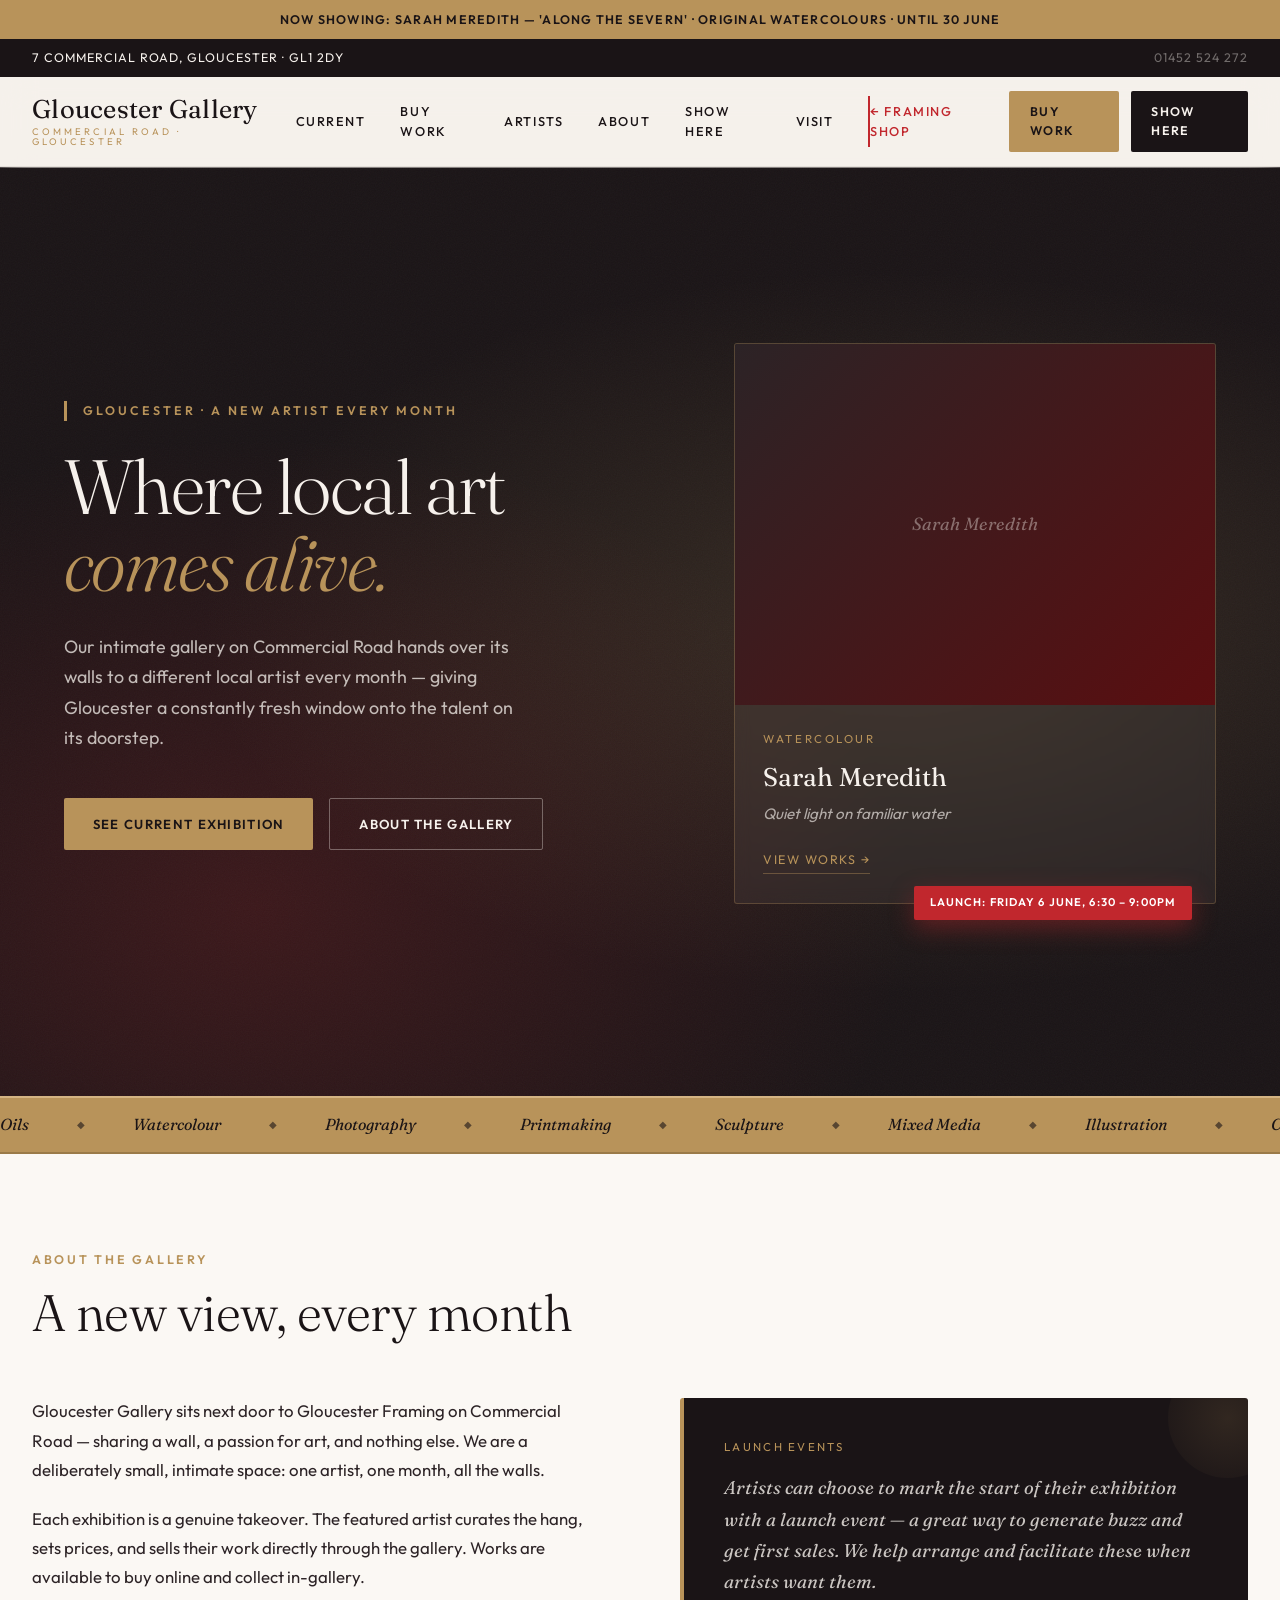
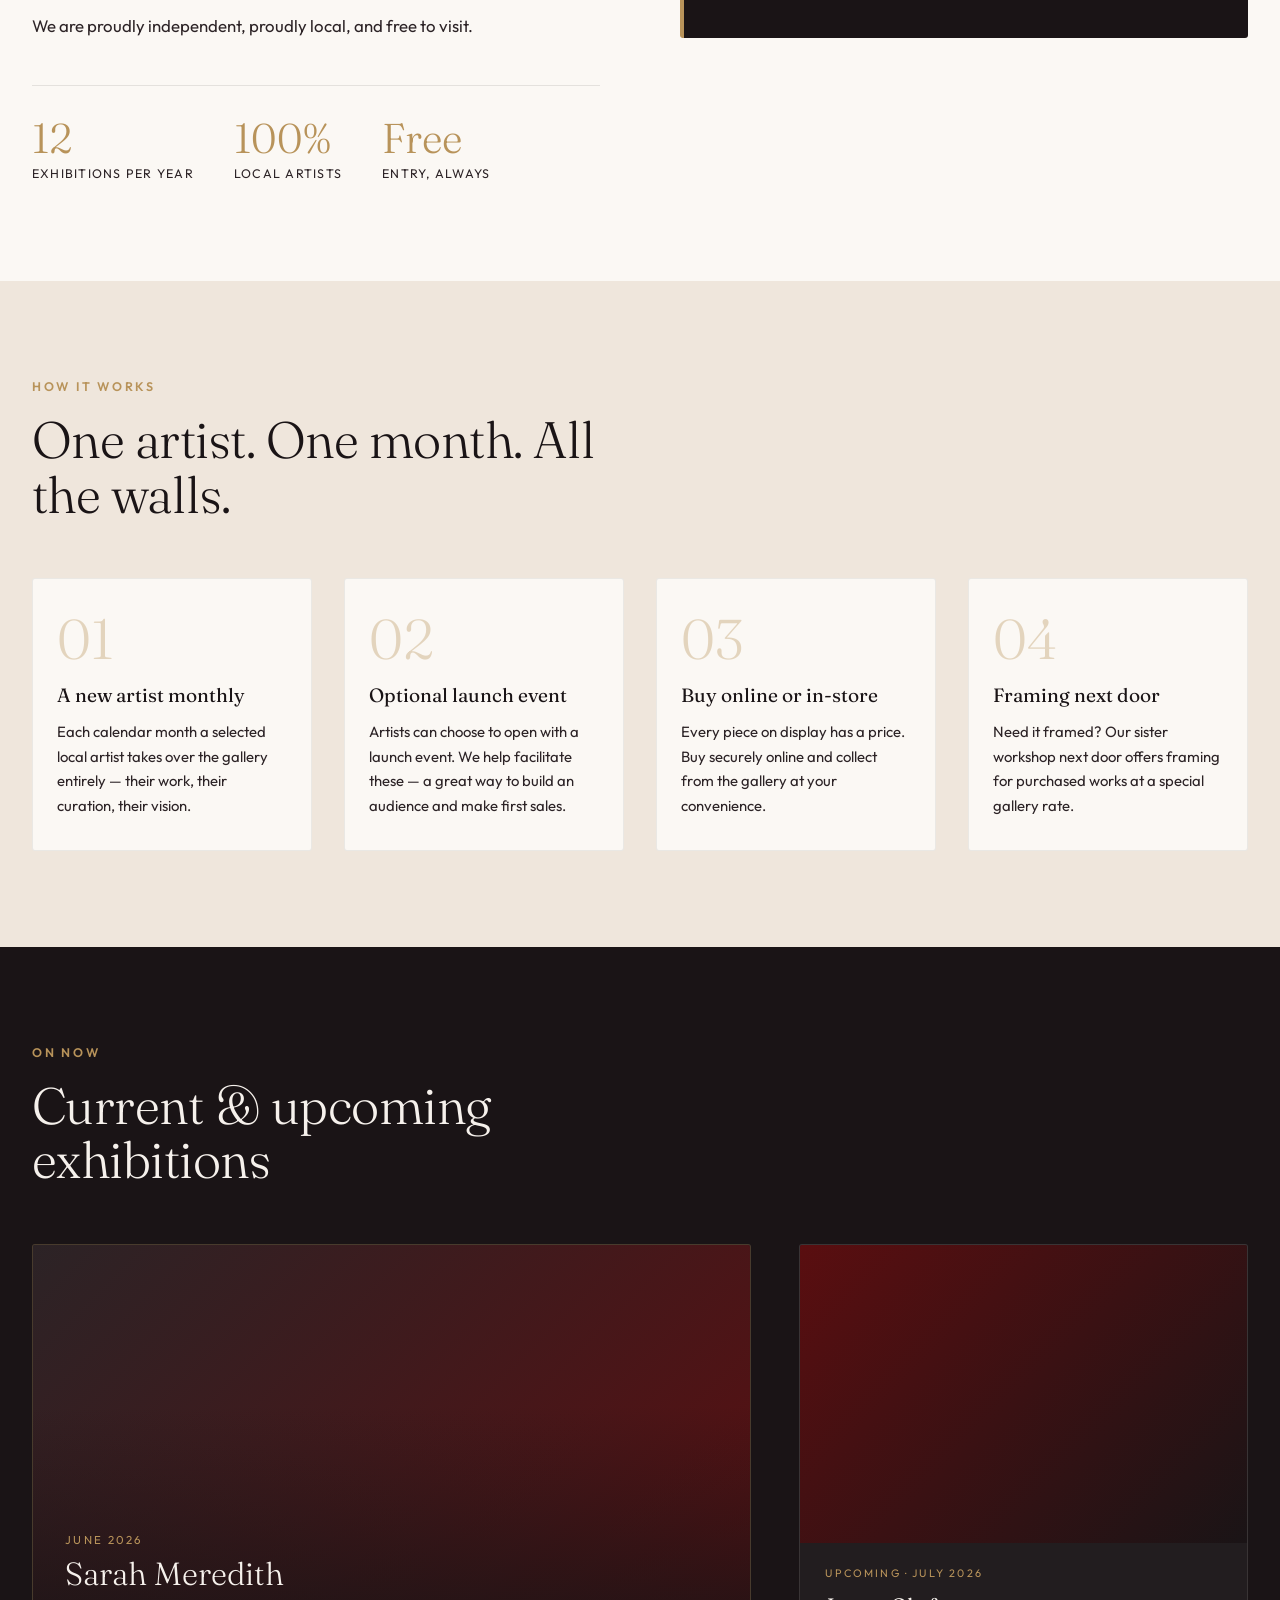
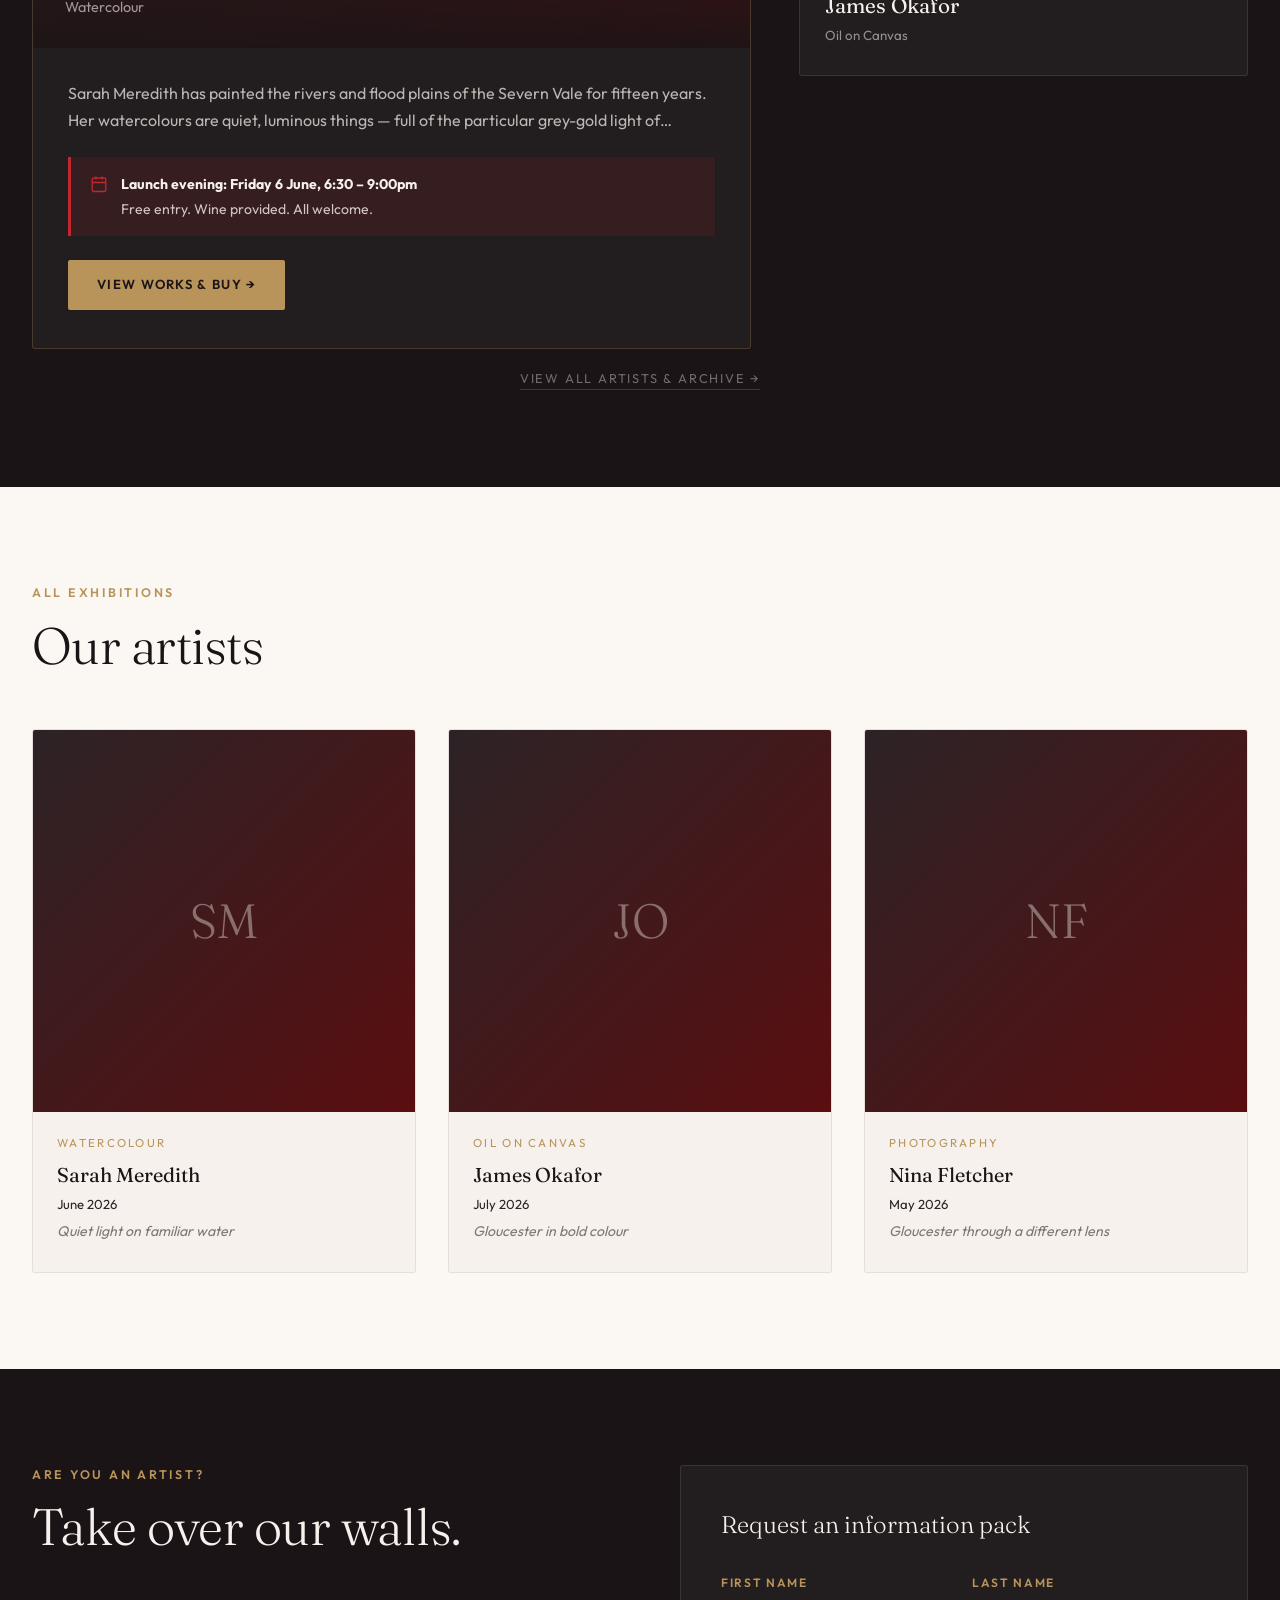
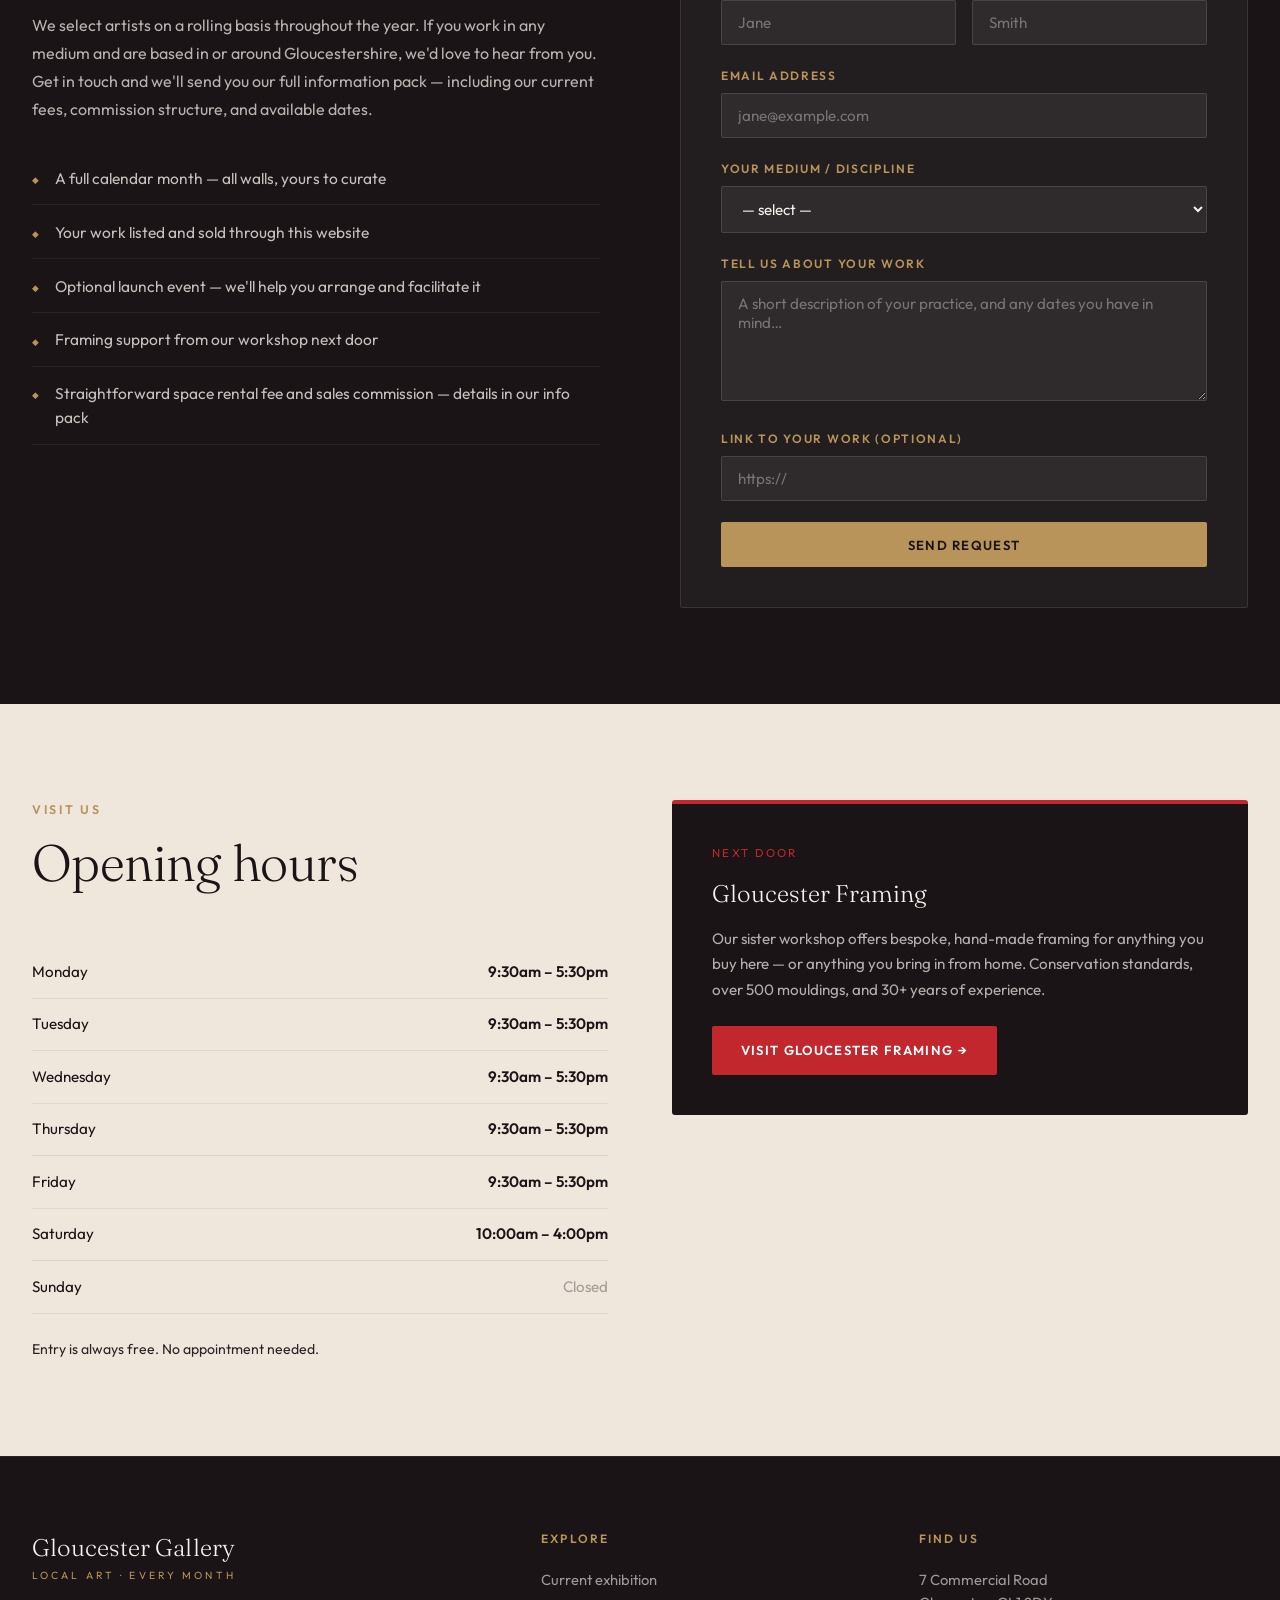
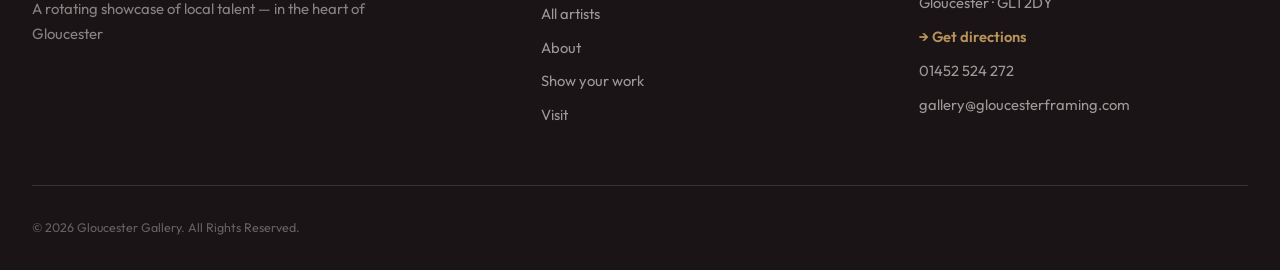
==== index.html @ 023bb60c "Add files via upload" ====
<!DOCTYPE html>
<html lang="en">
<head>
<meta charset="UTF-8">
<meta name="viewport" content="width=device-width, initial-scale=1">
<title>Gloucester Gallery | Local Art, Every Month</title>
<meta name="description" content="Gloucester Gallery — a new local artist every month. Original works for sale. Free entry. Commercial Road, Gloucester.">
<link rel="preconnect" href="https://fonts.googleapis.com">
<link rel="preconnect" href="https://fonts.gstatic.com" crossorigin>
<link href="https://fonts.googleapis.com/css2?family=Fraunces:opsz,ital,wght@9..144,0,300;9..144,0,400;9..144,0,500;9..144,1,300;9..144,1,400;9..144,1,500&family=Outfit:wght@300;400;500;600&display=swap" rel="stylesheet">

<style>
/* ── TOKENS ─────────────────────────────────────────────── */
:root{
  --red:#c1272d; --red-dark:#7d1416; --red-deep:#5a0e10;
  --ink:#1a1416; --ink-soft:#2c2326;
  --paper:#f6f1ec; --paper-warm:#efe6dc; --cream:#fbf8f4;
  --gold:#b8935a; --gold-light:#d4b483;
  --line:rgba(255,255,255,.12);
  --D:"Fraunces",Georgia,serif;
  --B:"Outfit",system-ui,sans-serif;
  --ease:cubic-bezier(.22,1,.36,1);
}
*{margin:0;padding:0;box-sizing:border-box}
html{scroll-behavior:smooth}
body{font-family:var(--B);background:var(--paper);color:var(--ink);line-height:1.6;-webkit-font-smoothing:antialiased;overflow-x:hidden}
img{max-width:100%;display:block;object-fit:cover}
a{color:inherit;text-decoration:none}

/* ── PROMO ───────────────────────────────────────────────── */
#promo{
  display:none;background:var(--gold);color:var(--ink);
  text-align:center;font-size:.78rem;letter-spacing:.1em;
  text-transform:uppercase;font-weight:600;padding:.6rem 2rem;
}

/* ── TOPBAR ──────────────────────────────────────────────── */
.topbar{background:var(--ink);color:var(--paper);font-size:.78rem;letter-spacing:.08em;text-transform:uppercase}
.topbar .wrap{max-width:1340px;margin:0 auto;padding:.55rem 2rem;display:flex;justify-content:space-between;align-items:center;gap:1rem}
.topbar a:hover{color:var(--gold)}
.topbar .socials{display:flex;gap:1.4rem}

/* ── HEADER ──────────────────────────────────────────────── */
header{
  position:sticky;top:0;z-index:200;
  background:rgba(246,241,236,.9);backdrop-filter:blur(16px);
  border-bottom:1px solid rgba(26,20,22,.08);transition:box-shadow .3s;
}
header.scrolled{box-shadow:0 8px 32px rgba(26,20,22,.1)}
.nav{max-width:1340px;margin:0 auto;padding:.9rem 2rem;display:flex;align-items:center;justify-content:space-between;gap:2rem}
.logo{display:flex;align-items:center;gap:1rem}
.logo .wordmark{display:flex;flex-direction:column;line-height:1}
.logo .wordmark b{font-family:var(--D);font-weight:400;font-size:1.6rem;color:var(--ink);letter-spacing:.01em}
.logo .wordmark small{font-family:var(--B);font-size:.6rem;letter-spacing:.32em;text-transform:uppercase;color:var(--gold);margin-top:.3rem}
.nav-links{display:flex;gap:2.2rem;align-items:center}
.nav-links a{font-size:.8rem;letter-spacing:.12em;text-transform:uppercase;font-weight:500;position:relative;padding:.3rem 0}
.nav-links a::after{content:"";position:absolute;left:0;bottom:-2px;height:1px;width:0;background:var(--gold);transition:width .3s}
.nav-links a:hover::after,.nav-links a.active::after{width:100%}
.nav-cta{background:var(--ink);color:var(--paper);padding:.65rem 1.3rem;border-radius:2px;font-size:.78rem;letter-spacing:.1em;text-transform:uppercase;font-weight:600;transition:background .3s,transform .3s}
.nav-cta:hover{background:var(--red);transform:translateY(-2px)}
.nav-framing{font-size:.75rem;color:var(--red);letter-spacing:.08em;text-transform:uppercase;border-left:2px solid var(--red);padding-left:.8rem;font-weight:600}
.nav-framing:hover{color:var(--red-dark)}
.menu-btn{display:none;background:none;border:none;cursor:pointer;flex-direction:column;gap:5px}
.menu-btn span{width:24px;height:1.5px;background:var(--ink);transition:.3s}

/* ── HERO ────────────────────────────────────────────────── */
.hero{
  position:relative;min-height:92vh;
  background:var(--ink);color:var(--paper);
  display:flex;align-items:center;overflow:hidden;
}
.hero-bg{
  position:absolute;inset:0;
  background:
    radial-gradient(ellipse at 70% 50%,rgba(184,147,90,.18) 0%,transparent 55%),
    radial-gradient(ellipse at 20% 80%,rgba(193,39,45,.2) 0%,transparent 45%),
    var(--ink);
}
.hero-noise{position:absolute;inset:0;opacity:.04;background-image:url("data:image/svg+xml,%3Csvg xmlns='http://www.w3.org/2000/svg' width='200' height='200'%3E%3Cfilter id='n'%3E%3CfeTurbulence type='fractalNoise' baseFrequency='.85' numOctaves='4'/%3E%3C/filter%3E%3Crect width='100%25' height='100%25' filter='url(%23n)'/%3E%3C/svg%3E");pointer-events:none}
.hero-inner{max-width:1340px;width:100%;margin:0 auto;padding:5rem 2rem 6rem;position:relative;z-index:2;display:grid;grid-template-columns:1.1fr .9fr;gap:5rem;align-items:center}
.hero-text .eyebrow{display:inline-block;font-size:.78rem;letter-spacing:.24em;text-transform:uppercase;color:var(--gold);font-weight:600;margin-bottom:1.8rem;border-left:3px solid var(--gold);padding-left:1rem}
.hero-text h1{font-family:var(--D);font-weight:300;font-size:clamp(3rem,6vw,5.5rem);line-height:1;letter-spacing:-.02em;margin-bottom:1.8rem}
.hero-text h1 em{font-style:italic;color:var(--gold)}
.hero-text p.lead{font-size:1.12rem;color:rgba(246,241,236,.75);max-width:38ch;margin-bottom:2.8rem;line-height:1.7}
.hero-actions{display:flex;gap:1rem;flex-wrap:wrap}

/* ── BUTTONS ─────────────────────────────────────────────── */
.btn{display:inline-flex;align-items:center;gap:.6rem;padding:.9rem 1.8rem;border-radius:2px;font-weight:600;font-size:.82rem;letter-spacing:.1em;text-transform:uppercase;transition:transform .3s var(--ease),background .3s,color .3s,border-color .3s;cursor:pointer;border:none;font-family:var(--B)}
.btn-gold{background:var(--gold);color:var(--ink)}
.btn-gold:hover{background:var(--gold-light);transform:translateY(-2px)}
.btn-ghost{background:transparent;border:1px solid rgba(246,241,236,.35);color:var(--paper)}
.btn-ghost:hover{border-color:var(--gold);color:var(--gold);transform:translateY(-2px)}
.btn-ink{background:var(--ink);color:var(--paper)}
.btn-ink:hover{background:var(--ink-soft);transform:translateY(-2px)}
.btn-red{background:var(--red);color:#fff}
.btn-red:hover{background:var(--red-dark);transform:translateY(-2px)}
.btn-outline{background:transparent;border:1px solid currentColor}
.btn-outline:hover{background:var(--ink);color:var(--paper)}

/* ── ARTIST PANEL (hero right) ───────────────────────────── */
.hero-panel{position:relative}
.artist-card-hero{
  background:rgba(255,255,255,.05);
  border:1px solid rgba(184,147,90,.3);
  border-radius:3px;overflow:hidden;
  backdrop-filter:blur(8px);
}
.artist-card-hero .art-block{
  aspect-ratio:4/3;position:relative;
  background:linear-gradient(135deg,var(--ink-soft),var(--red-deep));
  display:flex;align-items:center;justify-content:center;
  overflow:hidden;
}
.artist-card-hero .art-block img{width:100%;height:100%;object-fit:cover;opacity:.85}
.artist-card-hero .art-block .no-img{font-family:var(--D);font-style:italic;color:rgba(246,241,236,.4);font-size:1.1rem;text-align:center;padding:2rem}
.artist-card-hero .badge{
  position:absolute;top:1rem;left:1rem;
  background:var(--gold);color:var(--ink);
  font-size:.65rem;letter-spacing:.18em;text-transform:uppercase;font-weight:700;
  padding:.35rem .7rem;border-radius:1px;
}
.artist-card-hero .info{padding:1.6rem 1.8rem 1.8rem}
.artist-card-hero .info .discipline{font-size:.72rem;letter-spacing:.22em;text-transform:uppercase;color:var(--gold);margin-bottom:.5rem}
.artist-card-hero .info h3{font-family:var(--D);font-weight:400;font-size:1.6rem;margin-bottom:.3rem}
.artist-card-hero .info .tagline{font-style:italic;color:rgba(246,241,236,.65);font-size:.95rem;margin-bottom:1.2rem}
.artist-card-hero .info a{display:inline-block;font-size:.78rem;letter-spacing:.12em;text-transform:uppercase;color:var(--gold);border-bottom:1px solid rgba(184,147,90,.4);padding-bottom:.2rem;transition:border-color .3s}
.artist-card-hero .info a:hover{border-color:var(--gold)}
.launch-tag{
  position:absolute;bottom:-1rem;right:1.5rem;
  background:var(--red);color:#fff;
  font-size:.7rem;letter-spacing:.1em;text-transform:uppercase;font-weight:600;
  padding:.5rem 1rem;border-radius:2px;
  box-shadow:0 8px 24px rgba(193,39,45,.4);
}

/* ── MARQUEE ─────────────────────────────────────────────── */
.strip{background:var(--gold);color:var(--ink);padding:.9rem 0;overflow:hidden;white-space:nowrap;border-top:2px solid var(--gold-light);border-bottom:2px solid #9a7a48}
.strip-track{display:inline-flex;gap:3rem;animation:scroll 32s linear infinite}
.strip-track span{font-family:var(--D);font-style:italic;font-size:1rem;display:inline-flex;align-items:center;gap:3rem}
.strip-track span::after{content:"◆";font-style:normal;font-size:.6rem;opacity:.6}
@keyframes scroll{to{transform:translateX(-50%)}}

/* ── SECTION DEFAULTS ────────────────────────────────────── */
section{padding:6rem 2rem}
.container{max-width:1340px;margin:0 auto}
.section-head{max-width:620px;margin-bottom:3.5rem}
.section-head .kicker{font-size:.78rem;letter-spacing:.22em;text-transform:uppercase;color:var(--gold);font-weight:600;margin-bottom:1rem;display:block}
.section-head h2{font-family:var(--D);font-weight:300;font-size:clamp(2rem,4vw,3.2rem);line-height:1.06;letter-spacing:-.01em}
.section-head.center{margin-inline:auto;text-align:center}

/* ── ABOUT ───────────────────────────────────────────────── */
.about{background:var(--cream)}
.about-grid{display:grid;grid-template-columns:1fr 1fr;gap:5rem;align-items:center}
.about-text p{font-size:1.05rem;color:var(--ink-soft);margin-bottom:1.2rem;line-height:1.75}
.stat-row{display:flex;gap:2.5rem;margin-top:2.8rem;padding-top:2rem;border-top:1px solid rgba(26,20,22,.1)}
.stat strong{display:block;font-family:var(--D);font-size:2.6rem;font-weight:300;color:var(--gold);line-height:1}
.stat span{font-size:.78rem;letter-spacing:.1em;text-transform:uppercase;color:var(--ink-soft)}
.about-visual{position:relative}
.launch-card{
  background:var(--ink);color:var(--paper);
  padding:2.5rem;border-radius:3px;
  border-left:4px solid var(--gold);
  position:relative;overflow:hidden;
}
.launch-card::before{content:"";position:absolute;top:-40px;right:-40px;width:120px;height:120px;border-radius:50%;background:radial-gradient(circle,rgba(184,147,90,.15),transparent)}
.launch-card .lc-kicker{font-size:.72rem;letter-spacing:.2em;text-transform:uppercase;color:var(--gold);margin-bottom:1rem}
.launch-card p{color:rgba(246,241,236,.8);line-height:1.7;font-style:italic;font-family:var(--D);font-size:1.15rem}

/* ── HOW IT WORKS ────────────────────────────────────────── */
.how{background:var(--paper-warm)}
.steps{display:grid;grid-template-columns:repeat(4,1fr);gap:2rem;counter-reset:step}
.step{padding:2rem 1.5rem;background:var(--cream);border-radius:3px;border:1px solid rgba(26,20,22,.07);transition:transform .4s,box-shadow .4s;position:relative;overflow:hidden}
.step:hover{transform:translateY(-6px);box-shadow:0 24px 44px rgba(26,20,22,.1)}
.step-num{font-family:var(--D);font-size:3.5rem;font-weight:300;color:var(--gold);opacity:.35;line-height:1;margin-bottom:.8rem}
.step h4{font-family:var(--D);font-size:1.2rem;font-weight:400;margin-bottom:.6rem}
.step p{color:var(--ink-soft);font-size:.93rem;line-height:1.65}

/* ── CURRENT + UPCOMING ───────────────────────────────────── */
.exhibitions{background:var(--ink);color:var(--paper)}
.exhibitions .section-head h2{color:var(--paper)}
.exhibition-grid{display:grid;grid-template-columns:1.6fr 1fr;gap:3rem;align-items:start}
.ex-current{background:rgba(255,255,255,.04);border:1px solid rgba(184,147,90,.25);border-radius:3px;overflow:hidden}
.ex-current .art-zone{aspect-ratio:16/9;background:linear-gradient(135deg,var(--ink-soft),var(--red-deep));position:relative;overflow:hidden}
.ex-current .art-zone img{width:100%;height:100%;object-fit:cover}
.ex-current .art-zone .overlay{position:absolute;inset:0;background:linear-gradient(to top,rgba(26,20,22,.9) 0%,transparent 60%)}
.ex-current .art-zone .art-meta{position:absolute;bottom:1.8rem;left:2rem;right:2rem}
.ex-current .art-zone .art-meta .month{font-size:.72rem;letter-spacing:.2em;text-transform:uppercase;color:var(--gold);margin-bottom:.4rem}
.ex-current .art-zone .art-meta h3{font-family:var(--D);font-size:2rem;font-weight:300;line-height:1.1}
.ex-current .art-zone .art-meta .disc{color:rgba(246,241,236,.6);font-size:.9rem;margin-top:.3rem}
.ex-current .ex-body{padding:2rem 2.2rem 2.4rem}
.ex-current .ex-body p{color:rgba(246,241,236,.72);margin-bottom:1.4rem;line-height:1.7}
.ex-current .launch-info{display:flex;align-items:flex-start;gap:.8rem;background:rgba(193,39,45,.12);border-left:3px solid var(--red);padding:1rem 1.2rem;border-radius:0 2px 2px 0;margin-bottom:1.5rem}
.ex-current .launch-info svg{flex-shrink:0;margin-top:.15rem}
.ex-current .launch-info .li-text{font-size:.88rem;color:rgba(246,241,236,.8)}
.ex-current .launch-info .li-text strong{display:block;color:var(--paper);margin-bottom:.15rem}
.ex-sidebar{display:flex;flex-direction:column;gap:1.5rem}
.ex-upcoming{background:rgba(255,255,255,.04);border:1px solid rgba(255,255,255,.1);border-radius:3px;overflow:hidden;transition:border-color .3s}
.ex-upcoming:hover{border-color:rgba(184,147,90,.4)}
.ex-upcoming .up-art{aspect-ratio:3/2;background:linear-gradient(135deg,var(--red-deep),var(--ink));position:relative;overflow:hidden}
.ex-upcoming .up-art img{width:100%;height:100%;object-fit:cover;opacity:.7}
.ex-upcoming .up-body{padding:1.4rem 1.6rem 1.8rem}
.ex-upcoming .up-month{font-size:.68rem;letter-spacing:.2em;text-transform:uppercase;color:var(--gold);margin-bottom:.4rem}
.ex-upcoming .up-body h4{font-family:var(--D);font-size:1.3rem;font-weight:400;margin-bottom:.2rem}
.ex-upcoming .up-disc{font-size:.83rem;color:rgba(246,241,236,.55)}
.ex-archive-link{text-align:center;margin-top:1rem}
.ex-archive-link a{font-size:.8rem;letter-spacing:.14em;text-transform:uppercase;color:rgba(246,241,236,.4);border-bottom:1px solid rgba(246,241,236,.15);padding-bottom:.2rem;transition:color .3s}
.ex-archive-link a:hover{color:var(--gold)}

/* ── ARTIST PAGES (section hidden until artist selected) ─── */
.artist-page{display:none}
.artist-page.visible{display:block}
.ap-hero{background:var(--ink);color:var(--paper);padding:5rem 2rem;position:relative;overflow:hidden}
.ap-hero::before{content:"";position:absolute;inset:0;background:radial-gradient(ellipse at 80% 50%,rgba(184,147,90,.12),transparent 55%)}
.ap-hero-inner{max-width:1340px;margin:0 auto;display:grid;grid-template-columns:auto 1fr;gap:4rem;align-items:center;position:relative;z-index:2}
.ap-portrait{width:200px;height:200px;border-radius:50%;border:4px solid var(--gold);overflow:hidden;background:var(--ink-soft);flex-shrink:0}
.ap-portrait img{width:100%;height:100%;object-fit:cover}
.ap-portrait .initials{width:100%;height:100%;display:flex;align-items:center;justify-content:center;font-family:var(--D);font-size:3rem;font-weight:300;color:var(--gold)}
.ap-info .disc{font-size:.75rem;letter-spacing:.2em;text-transform:uppercase;color:var(--gold);margin-bottom:.6rem}
.ap-info h2{font-family:var(--D);font-size:clamp(2rem,4vw,3.5rem);font-weight:300;margin-bottom:.6rem}
.ap-info .tagline{font-style:italic;color:rgba(246,241,236,.65);font-size:1.1rem;margin-bottom:1.2rem}
.ap-info .bio{color:rgba(246,241,236,.75);max-width:55ch;line-height:1.75}
.back-btn{display:inline-flex;align-items:center;gap:.5rem;font-size:.78rem;letter-spacing:.12em;text-transform:uppercase;color:var(--gold);margin-bottom:2rem;transition:gap .3s;cursor:pointer;background:none;border:none;font-family:var(--B)}
.back-btn:hover{gap:.8rem}

/* ── WORKS GRID ──────────────────────────────────────────── */
.works-section{background:var(--paper-warm)}
.works-grid{display:grid;grid-template-columns:repeat(3,1fr);gap:2rem}
.work-card{background:var(--cream);border-radius:3px;overflow:hidden;border:1px solid rgba(26,20,22,.08);transition:transform .4s var(--ease),box-shadow .4s}
.work-card:hover{transform:translateY(-8px);box-shadow:0 30px 50px rgba(26,20,22,.15)}
.work-img{aspect-ratio:4/3;background:linear-gradient(135deg,var(--ink-soft),var(--red-deep));position:relative;overflow:hidden}
.work-img img{width:100%;height:100%;object-fit:cover;transition:transform .6s var(--ease)}
.work-card:hover .work-img img{transform:scale(1.05)}
.work-img .no-img{width:100%;height:100%;display:flex;align-items:center;justify-content:center;font-family:var(--D);font-style:italic;color:rgba(246,241,236,.35);font-size:.95rem}
.work-img .sold-tag{position:absolute;top:.9rem;left:.9rem;background:var(--ink);color:var(--paper);font-size:.65rem;letter-spacing:.14em;text-transform:uppercase;font-weight:600;padding:.3rem .65rem;border-radius:1px}
.work-body{padding:1.4rem 1.6rem 1.8rem}
.work-body h4{font-family:var(--D);font-size:1.1rem;font-weight:400;margin-bottom:.3rem}
.work-body .meta{font-size:.82rem;color:var(--ink-soft);margin-bottom:.2rem}
.work-body .size{font-size:.78rem;color:rgba(26,20,22,.5);margin-bottom:1rem}
.work-footer{display:flex;align-items:center;justify-content:space-between;padding-top:1rem;border-top:1px solid rgba(26,20,22,.08)}
.work-price{font-family:var(--D);font-size:1.4rem;font-weight:400;color:var(--ink)}
.work-price.sold{color:rgba(26,20,22,.35);text-decoration:line-through;font-size:1rem}

/* ── ARTIST GRID (all artists overview) ──────────────────── */
.all-artists{background:var(--cream)}
.artists-grid{display:grid;grid-template-columns:repeat(3,1fr);gap:2rem}
.artist-thumb{cursor:pointer;border-radius:3px;overflow:hidden;border:1px solid rgba(26,20,22,.08);transition:transform .4s var(--ease),box-shadow .4s;background:var(--paper)}
.artist-thumb:hover{transform:translateY(-6px);box-shadow:0 24px 44px rgba(26,20,22,.12)}
.at-image{aspect-ratio:1;background:linear-gradient(135deg,var(--ink-soft),var(--red-deep));overflow:hidden;position:relative}
.at-image img{width:100%;height:100%;object-fit:cover;transition:transform .6s var(--ease)}
.artist-thumb:hover .at-image img{transform:scale(1.06)}
.at-image .at-initials{width:100%;height:100%;display:flex;align-items:center;justify-content:center;font-family:var(--D);font-size:3rem;font-weight:300;color:rgba(246,241,236,.4)}
.at-status{position:absolute;top:.8rem;left:.8rem;font-size:.63rem;letter-spacing:.16em;text-transform:uppercase;font-weight:700;padding:.3rem .65rem;border-radius:1px}
.at-status.current{background:var(--gold);color:var(--ink)}
.at-status.upcoming{background:var(--red);color:#fff}
.at-status.past{background:rgba(26,20,22,.7);color:rgba(246,241,236,.7)}
.at-body{padding:1.4rem 1.5rem 1.8rem}
.at-disc{font-size:.72rem;letter-spacing:.2em;text-transform:uppercase;color:var(--gold);margin-bottom:.4rem}
.at-body h4{font-family:var(--D);font-size:1.25rem;font-weight:400;margin-bottom:.2rem}
.at-month{font-size:.82rem;color:var(--ink-soft)}
.at-tagline{font-size:.88rem;font-style:italic;color:rgba(26,20,22,.55);margin-top:.3rem}

/* ── RENT THE GALLERY ────────────────────────────────────── */
.rent{background:var(--ink);color:var(--paper)}
.rent .section-head h2{color:var(--paper)}
.rent-grid{display:grid;grid-template-columns:1fr 1fr;gap:5rem;align-items:start}
.rent-points{list-style:none;margin:1.8rem 0 2.5rem}
.rent-points li{display:flex;align-items:flex-start;gap:1rem;padding:.9rem 0;border-bottom:1px solid rgba(255,255,255,.06);font-size:.97rem;color:rgba(246,241,236,.78);line-height:1.55}
.rent-points li::before{content:"◆";color:var(--gold);font-size:.55rem;flex-shrink:0;margin-top:.45rem}
.rent-text p{color:rgba(246,241,236,.72);line-height:1.75;margin-bottom:1.2rem}

/* ── CONTACT FORM ────────────────────────────────────────── */
.form-card{background:rgba(255,255,255,.04);border:1px solid rgba(255,255,255,.1);border-radius:3px;padding:2.5rem}
.form-card h3{font-family:var(--D);font-size:1.5rem;font-weight:300;color:var(--paper);margin-bottom:1.8rem}
.fgroup{margin-bottom:1.3rem}
.fgroup label{display:block;font-size:.75rem;letter-spacing:.14em;text-transform:uppercase;color:var(--gold);margin-bottom:.5rem;font-weight:600}
.fgroup input,.fgroup textarea,.fgroup select{
  width:100%;background:rgba(255,255,255,.06);
  border:1px solid rgba(255,255,255,.12);border-radius:2px;
  color:var(--paper);font-family:var(--B);font-size:.95rem;
  padding:.75rem 1rem;transition:border-color .3s,background .3s;
}
.fgroup input:focus,.fgroup textarea:focus,.fgroup select:focus{outline:none;border-color:var(--gold);background:rgba(255,255,255,.09)}
.fgroup textarea{resize:vertical;min-height:120px}
.fgroup select option{background:var(--ink)}
.form-row{display:grid;grid-template-columns:1fr 1fr;gap:1rem}
#enquiry-success{display:none;text-align:center;padding:2rem;color:var(--gold);font-family:var(--D);font-style:italic;font-size:1.2rem}

/* ── HOURS ───────────────────────────────────────────────── */
.hours{background:var(--paper-warm)}
.hours-inner{display:grid;grid-template-columns:1fr 1fr;gap:4rem;align-items:start}
.hours-list .row{display:flex;justify-content:space-between;align-items:center;padding:.85rem 0;border-bottom:1px solid rgba(26,20,22,.08);font-size:.95rem}
.hours-list .row span:last-child{font-weight:600;color:var(--ink)}
.hours-list .row.closed span:last-child{color:rgba(26,20,22,.35);font-weight:400}
.sister-card{background:var(--ink);color:var(--paper);padding:2.5rem;border-radius:3px;border-top:4px solid var(--red)}
.sister-card .sk-kicker{font-size:.72rem;letter-spacing:.2em;text-transform:uppercase;color:var(--red);margin-bottom:.8rem}
.sister-card h3{font-family:var(--D);font-size:1.5rem;font-weight:300;margin-bottom:.8rem}
.sister-card p{color:rgba(246,241,236,.7);margin-bottom:1.5rem;font-size:.95rem;line-height:1.65}

/* ── FOOTER ──────────────────────────────────────────────── */
footer{background:var(--ink);color:var(--paper);padding:4.5rem 2rem 2rem;border-top:1px solid rgba(255,255,255,.06)}
.foot-grid{max-width:1340px;margin:0 auto;display:grid;grid-template-columns:1.4fr 1fr 1fr;gap:3rem;padding-bottom:3rem;border-bottom:1px solid var(--line)}
.foot-brand p{color:rgba(246,241,236,.5);max-width:34ch;font-size:.93rem;line-height:1.65;margin-top:.8rem}
.foot-brand .fb-name{font-family:var(--D);font-size:1.5rem;font-weight:300;color:var(--paper)}
.foot-brand .fb-tag{font-size:.65rem;letter-spacing:.3em;text-transform:uppercase;color:var(--gold)}
.foot-col h5{font-size:.75rem;letter-spacing:.18em;text-transform:uppercase;color:var(--gold);margin-bottom:1.2rem;font-weight:600}
.foot-col a,.foot-col p{display:block;color:rgba(246,241,236,.6);margin-bottom:.65rem;font-size:.92rem;transition:color .3s}
.foot-col a:hover{color:var(--gold)}
.foot-bottom{max-width:1340px;margin:2rem auto 0;display:flex;justify-content:space-between;align-items:center;flex-wrap:wrap;gap:1rem}
.foot-bottom span{font-size:.78rem;color:rgba(246,241,236,.35)}
.socials{display:flex;gap:1.4rem}
.socials a{font-size:.78rem;letter-spacing:.08em;text-transform:uppercase;color:rgba(246,241,236,.4);transition:color .3s}
.socials a:hover{color:var(--gold)}

/* ── MODAL ───────────────────────────────────────────────── */
.modal-overlay{display:none;position:fixed;inset:0;background:rgba(26,20,22,.9);z-index:500;align-items:center;justify-content:center;padding:2rem;backdrop-filter:blur(8px)}
.modal-overlay.open{display:flex}
.modal{background:var(--cream);border-radius:3px;max-width:540px;width:100%;overflow:hidden;position:relative;max-height:90vh;overflow-y:auto}
.modal-img{aspect-ratio:4/3;background:linear-gradient(135deg,var(--ink-soft),var(--red-deep));overflow:hidden}
.modal-img img{width:100%;height:100%;object-fit:cover}
.modal-body{padding:2rem 2.2rem 2.4rem}
.modal-body h3{font-family:var(--D);font-size:1.5rem;font-weight:400;margin-bottom:.4rem}
.modal-body .modal-meta{font-size:.88rem;color:var(--ink-soft);margin-bottom:.2rem}
.modal-body .modal-size{font-size:.82rem;color:rgba(26,20,22,.5);margin-bottom:1.5rem}
.modal-price-row{display:flex;align-items:center;justify-content:space-between;margin-bottom:1.5rem}
.modal-price{font-family:var(--D);font-size:2rem;font-weight:300;color:var(--ink)}
.modal-note{font-size:.82rem;color:var(--ink-soft);margin-bottom:1.5rem;background:var(--paper-warm);padding:1rem;border-radius:2px;border-left:3px solid var(--gold);line-height:1.6}
.modal-close{position:absolute;top:1rem;right:1rem;background:var(--ink);color:var(--paper);border:none;width:32px;height:32px;border-radius:50%;cursor:pointer;font-size:1rem;display:flex;align-items:center;justify-content:center;transition:background .3s}
.modal-close:hover{background:var(--red)}
#payment-form .fgroup input{background:rgba(26,20,22,.06);border:1px solid rgba(26,20,22,.18);color:var(--ink)}
#payment-form .fgroup input:focus{border-color:var(--gold);background:rgba(26,20,22,.03)}
#payment-form .fgroup label{color:var(--ink-soft)}
#card-element{background:rgba(26,20,22,.06);border:1px solid rgba(26,20,22,.18);border-radius:2px;padding:.85rem 1rem;margin-top:.5rem;transition:border-color .3s}
#card-element.StripeElement--focus{border-color:var(--gold)}
#payment-success{display:none;text-align:center;padding:2rem}
#payment-success .tick{font-size:3rem;margin-bottom:1rem}
#payment-success h4{font-family:var(--D);font-size:1.5rem;font-weight:300;margin-bottom:.8rem;color:var(--ink)}
#payment-success p{color:var(--ink-soft);font-size:.93rem;line-height:1.65}
.test-mode-badge{background:var(--red);color:#fff;font-size:.65rem;letter-spacing:.12em;text-transform:uppercase;font-weight:700;padding:.25rem .6rem;border-radius:1px;margin-left:.6rem;vertical-align:middle}

/* ── REVEAL ──────────────────────────────────────────────── */
.reveal{opacity:0;transform:translateY(28px);transition:opacity .7s var(--ease),transform .7s var(--ease)}
.reveal.in{opacity:1;transform:none}

/* ── RESPONSIVE ──────────────────────────────────────────── */
@media(max-width:1024px){
  .hero-inner{grid-template-columns:1fr;gap:3rem}
  .hero-panel{max-width:460px}
  .about-grid,.exhibition-grid,.rent-grid,.hours-inner{grid-template-columns:1fr}
  .steps{grid-template-columns:repeat(2,1fr)}
  .works-grid{grid-template-columns:repeat(2,1fr)}
  .artists-grid{grid-template-columns:repeat(2,1fr)}
  .foot-grid{grid-template-columns:1fr 1fr}
  .ap-hero-inner{grid-template-columns:1fr;text-align:center}
  .ap-portrait{margin:0 auto}
}
@media(max-width:768px){
  .nav-links{display:none;position:fixed;inset:0;top:60px;background:var(--cream);flex-direction:column;padding:3rem 2rem;gap:2rem;z-index:190}
  .nav-links.open{display:flex}
  .menu-btn{display:flex}
  .hero-inner{padding:4rem 0 5rem}
  .steps{grid-template-columns:1fr}
  .works-grid,.artists-grid{grid-template-columns:1fr}
  .foot-grid{grid-template-columns:1fr}
  .form-row{grid-template-columns:1fr}
}
</style>
</head>
<body>

<!-- PROMO -->
<div id="promo"></div>

<!-- TOP BAR -->
<div class="topbar">
  <div class="wrap">
    <span id="tb-address"></span>
    <div class="socials" id="tb-socials"></div>
  </div>
</div>

<!-- HEADER -->
<header id="header">
  <nav class="nav">
    <div class="logo">
      <div class="wordmark">
        <b id="nav-name"></b>
        <small id="nav-tag"></small>
      </div>
    </div>
    <div class="nav-links" id="navLinks">
      <a href="#current">Current</a>
      <a href="gallery.html">Buy Work</a>
      <a href="#artists">Artists</a>
      <a href="#about">About</a>
      <a href="#rent">Show Here</a>
      <a href="#hours">Visit</a>
      <a id="framing-link" class="nav-framing" href="#" target="_blank">← Framing Shop</a>
    </div>
    <div style="display:flex;gap:.7rem;align-items:center">
      <a href="gallery.html" class="nav-cta" style="background:var(--gold);color:var(--ink)">Buy Work</a>
      <a href="#rent" class="nav-cta">Show Here</a>
    </div>
    <button class="menu-btn" id="menuBtn" aria-label="Menu">
      <span></span><span></span><span></span>
    </button>
  </nav>
</header>

<!-- HERO -->
<section class="hero" id="top">
  <div class="hero-bg"></div>
  <div class="hero-noise"></div>
  <div class="hero-inner container">
    <div class="hero-text">
      <span class="eyebrow" id="h-eyebrow"></span>
      <h1 id="h-heading"></h1>
      <p class="lead" id="h-lead"></p>
      <div class="hero-actions">
        <a id="h-cta" href="#current" class="btn btn-gold"></a>
        <a href="#about" class="btn btn-ghost">About the gallery</a>
      </div>
    </div>
    <div class="hero-panel" id="hero-panel">
      <!-- populated by JS -->
    </div>
  </div>
</section>

<!-- STRIP -->
<div class="strip" aria-hidden="true">
  <div class="strip-track" id="strip"></div>
</div>

<!-- ABOUT -->
<section class="about" id="about">
  <div class="container">
    <div class="about-grid">
      <div class="about-text">
        <div class="section-head">
          <span class="kicker" id="ab-kicker"></span>
          <h2 id="ab-heading"></h2>
        </div>
        <p id="ab-body1"></p>
        <p id="ab-body2"></p>
        <p id="ab-body3"></p>
        <div class="stat-row" id="ab-stats"></div>
      </div>
      <div class="about-visual reveal">
        <div class="launch-card">
          <div class="lc-kicker">Launch events</div>
          <p id="ab-launch"></p>
        </div>
      </div>
    </div>
  </div>
</section>

<!-- HOW IT WORKS -->
<section class="how" id="how">
  <div class="container">
    <div class="section-head">
      <span class="kicker" id="how-kicker"></span>
      <h2 id="how-heading"></h2>
    </div>
    <div class="steps" id="how-steps"></div>
  </div>
</section>

<!-- CURRENT + UPCOMING EXHIBITIONS -->
<section class="exhibitions" id="current">
  <div class="container">
    <div class="section-head">
      <span class="kicker">On now</span>
      <h2>Current &amp; upcoming exhibitions</h2>
    </div>
    <div class="exhibition-grid" id="exhibition-grid">
    </div>
    <div class="ex-archive-link"><a href="#artists">View all artists &amp; archive →</a></div>
  </div>
</section>

<!-- ALL ARTISTS -->
<section class="all-artists" id="artists">
  <div class="container">
    <div class="section-head">
      <span class="kicker">All exhibitions</span>
      <h2>Our artists</h2>
    </div>
    <div class="artists-grid" id="artists-grid"></div>
  </div>
</section>

<!-- INDIVIDUAL ARTIST PAGE (shown/hidden) -->
<section class="artist-page" id="artist-page">
  <div class="ap-hero" id="ap-hero">
    <div class="container">
      <button class="back-btn" id="back-btn">← Back to all artists</button>
      <div class="ap-hero-inner">
        <div class="ap-portrait" id="ap-portrait"></div>
        <div class="ap-info">
          <div class="disc" id="ap-disc"></div>
          <h2 id="ap-name"></h2>
          <div class="tagline" id="ap-tagline"></div>
          <p class="bio" id="ap-bio"></p>
          <div id="ap-launch-block" style="margin-top:1.5rem;display:none">
            <div class="ex-current" style="max-width:440px;border-color:rgba(184,147,90,.3)">
              <div class="ex-body" style="padding:1.2rem 1.4rem">
                <div class="launch-info">
                  <svg viewBox="0 0 24 24" width="18" height="18" stroke="var(--red)" stroke-width="1.8" fill="none"><rect x="3" y="4" width="18" height="18" rx="2"/><path d="M16 2v4M8 2v4M3 10h18"/></svg>
                  <div class="li-text"><strong id="ap-launch-date"></strong><span id="ap-launch-note"></span></div>
                </div>
              </div>
            </div>
          </div>
        </div>
      </div>
    </div>
  </div>
  <section class="works-section">
    <div class="container">
      <div class="section-head">
        <span class="kicker">Works for sale</span>
        <h2 id="ap-works-heading"></h2>
      </div>
      <div class="works-grid" id="works-grid"></div>
    </div>
  </section>
</section>

<!-- RENT THE GALLERY -->
<section class="rent" id="rent">
  <div class="container">
    <div class="rent-grid">
      <div class="rent-text">
        <div class="section-head">
          <span class="kicker" id="rent-kicker"></span>
          <h2 id="rent-heading"></h2>
        </div>
        <p id="rent-body"></p>
        <ul class="rent-points" id="rent-points"></ul>
      </div>
      <div>
        <div class="form-card">
          <h3 id="rent-form-heading"></h3>
          <form id="enquiry-form" novalidate>
            <div class="form-row">
              <div class="fgroup"><label>First name</label><input type="text" name="fname" required placeholder="Jane"></div>
              <div class="fgroup"><label>Last name</label><input type="text" name="lname" required placeholder="Smith"></div>
            </div>
            <div class="fgroup"><label>Email address</label><input type="email" name="email" required placeholder="jane@example.com"></div>
            <div class="fgroup"><label>Your medium / discipline</label>
              <select name="medium">
                <option value="">— select —</option>
                <option>Oil painting</option>
                <option>Watercolour</option>
                <option>Acrylic</option>
                <option>Photography</option>
                <option>Printmaking</option>
                <option>Sculpture / 3D</option>
                <option>Ceramics</option>
                <option>Mixed media</option>
                <option>Illustration</option>
                <option>Other</option>
              </select>
            </div>
            <div class="fgroup"><label>Tell us about your work</label><textarea name="message" placeholder="A short description of your practice, and any dates you have in mind…"></textarea></div>
            <div class="fgroup"><label>Link to your work (optional)</label><input type="url" name="website" placeholder="https://"></div>
            <button type="submit" class="btn btn-gold" style="width:100%;justify-content:center" id="enquiry-btn">Send request</button>
          </form>
          <div id="enquiry-success">
            <div style="font-size:2.5rem;margin-bottom:.8rem">✦</div>
            <p id="enquiry-success-msg"></p>
          </div>
        </div>
      </div>
    </div>
  </div>
</section>

<!-- HOURS -->
<section class="hours" id="hours">
  <div class="container">
    <div class="hours-inner">
      <div>
        <div class="section-head">
          <span class="kicker">Visit us</span>
          <h2>Opening hours</h2>
        </div>
        <div class="hours-list" id="hours-list"></div>
        <p style="margin-top:1.5rem;font-size:.88rem;color:var(--ink-soft)">Entry is always free. No appointment needed.</p>
      </div>
      <div class="sister-card reveal">
        <div class="sk-kicker">Next door</div>
        <h3>Gloucester Framing</h3>
        <p>Our sister workshop offers bespoke, hand-made framing for anything you buy here — or anything you bring in from home. Conservation standards, over 500 mouldings, and 30+ years of experience.</p>
        <a id="sister-link" href="#" class="btn btn-red">Visit Gloucester Framing →</a>
      </div>
    </div>
  </div>
</section>

<!-- FOOTER -->
<footer>
  <div class="foot-grid">
    <div class="foot-brand">
      <div class="fb-name" id="ft-name"></div>
      <div class="fb-tag">Local art · Every month</div>
      <p id="ft-blurb"></p>
    </div>
    <div class="foot-col">
      <h5>Explore</h5>
      <a href="#current">Current exhibition</a>
      <a href="#artists">All artists</a>
      <a href="#about">About</a>
      <a href="#rent">Show your work</a>
      <a href="#hours">Visit</a>
    </div>
    <div class="foot-col">
      <h5>Find us</h5>
      <p id="ft-address"></p>
      <a id="ft-directions" target="_blank" rel="noopener" style="color:var(--gold);font-weight:600">→ Get directions</a>
      <a id="ft-phone"></a>
      <a id="ft-email"></a>
    </div>
  </div>
  <div class="foot-bottom">
    <span id="ft-copy"></span>
    <div class="socials" id="ft-socials"></div>
  </div>
</footer>

<!-- PURCHASE MODAL -->
<div class="modal-overlay" id="modal-overlay">
  <div class="modal" id="modal">
    <button class="modal-close" id="modal-close" aria-label="Close">✕</button>
    <div class="modal-img" id="modal-img"></div>
    <div class="modal-body">
      <h3 id="modal-title"></h3>
      <div class="modal-meta" id="modal-meta"></div>
      <div class="modal-size" id="modal-size"></div>
      <div class="modal-price-row">
        <div class="modal-price" id="modal-price"></div>
        <span id="test-badge"></span>
      </div>
      <div class="modal-note" id="modal-collect-note"></div>
      <div id="payment-form">
        <div class="fgroup"><label>Your name</label><input type="text" id="buyer-name" placeholder="Full name" required></div>
        <div class="fgroup"><label>Email address</label><input type="email" id="buyer-email" placeholder="you@example.com" required></div>
        <div class="fgroup"><label>Card details</label><div id="card-element"></div></div>
        <div id="card-errors" style="color:var(--red);font-size:.85rem;margin:.5rem 0"></div>
        <button class="btn btn-gold" id="pay-btn" style="width:100%;justify-content:center;margin-top:1rem">
          <span id="pay-btn-text">Pay now</span>
        </button>
      </div>
      <div id="payment-success">
        <div class="tick">✦</div>
        <h4>Purchase confirmed</h4>
        <p id="success-msg"></p>
      </div>
    </div>
  </div>
</div>

<script src="content.js"></script>
<script>
(function(){
  var G = window.GALLERY || null;
  if(!G){ console.error("content.js not loaded"); return; }
  var b = G.business;

  function el(id){ return document.getElementById(id); }
  function mk(tag,cls,html){ var e=document.createElement(tag); if(cls)e.className=cls; if(html)e.innerHTML=html; return e; }

  /* ── Promo ── */
  if(G.promo && G.promo.show){ el("promo").style.display="block"; el("promo").textContent=G.promo.text; }

  /* ── Topbar ── */
  el("tb-address").textContent = b.address1 + ", " + b.address2;
  var tbSoc = "";
  if(b.facebook) tbSoc += '<a href="'+b.facebook+'" target="_blank" rel="noopener">Facebook</a>';
  if(b.instagram) tbSoc += '<a href="'+b.instagram+'" target="_blank" rel="noopener">Instagram</a>';
  tbSoc += '<a href="tel:'+b.phoneLink+'">'+b.phone+'</a>';
  el("tb-socials").innerHTML = tbSoc;

  /* ── Nav ── */
  el("nav-name").textContent = b.name;
  el("nav-tag").textContent = "Commercial Road · Gloucester";
  el("framing-link").href = b.framingShopUrl;
  el("sister-link").href = b.framingShopUrl;

  /* ── Hero ── */
  var h = G.hero;
  el("h-eyebrow").textContent = h.eyebrow;
  el("h-heading").innerHTML = h.headingLine1 + ' <em>' + h.headingEm + '</em>';
  el("h-lead").textContent = h.lead;
  var htcta = el("h-cta"); htcta.textContent = h.ctaText; htcta.href = h.ctaLink;

  // Find current artist for hero panel
  var currentArtist = G.artists.find(function(a){ return a.status==="current"; });
  if(currentArtist){
    var imgHtml = currentArtist.portrait
      ? '<img src="'+currentArtist.portrait+'" alt="'+currentArtist.name+'" onerror="this.parentNode.innerHTML=\'<div class=no-img>'+currentArtist.name+'</div>\'">'
      : '<div class="no-img">'+currentArtist.name+'</div>';
    el("hero-panel").innerHTML =
      '<div class="artist-card-hero">' +
        '<div class="art-block"><span class="badge">Now Showing</span>'+imgHtml+'</div>' +
        '<div class="info">' +
          '<div class="discipline">'+currentArtist.discipline+'</div>' +
          '<h3>'+currentArtist.name+'</h3>' +
          '<div class="tagline">'+currentArtist.tagline+'</div>' +
          '<a href="#" onclick="openArtist(\''+currentArtist.id+'\');return false">View works →</a>' +
        '</div>' +
      '</div>' +
      (currentArtist.launchDate ? '<div class="launch-tag">Launch: '+currentArtist.launchDate+'</div>' : '');
  }

  /* ── Strip ── */
  var s = G.strip.map(function(x){ return '<span>'+x+'</span>'; }).join('');
  el("strip").innerHTML = s+s;

  /* ── About ── */
  var a = G.about;
  el("ab-kicker").textContent = a.kicker;
  el("ab-heading").textContent = a.heading;
  el("ab-body1").textContent = a.body1;
  el("ab-body2").textContent = a.body2;
  el("ab-body3").textContent = a.body3;
  el("ab-launch").textContent = a.launchNote;
  el("ab-stats").innerHTML = a.stats.map(function(st){
    return '<div class="stat"><strong>'+st.number+'</strong><span>'+st.label+'</span></div>';
  }).join('');

  /* ── How it works ── */
  var hw = G.howItWorks;
  el("how-kicker").textContent = hw.kicker;
  el("how-heading").textContent = hw.heading;
  el("how-steps").innerHTML = hw.steps.map(function(st, i){
    return '<div class="step reveal">' +
      '<div class="step-num">0'+(i+1)+'</div>' +
      '<h4>'+st.title+'</h4><p>'+st.text+'</p>' +
    '</div>';
  }).join('');

  /* ── Exhibitions section ── */
  var cur = G.artists.filter(function(a){ return a.status==="current"; });
  var up  = G.artists.filter(function(a){ return a.status==="upcoming"; });
  var grid = el("exhibition-grid");

  if(cur.length){
    var ca = cur[0];
    var imgZ = ca.portrait
      ? '<img src="'+ca.portrait+'" alt="'+ca.name+'" onerror="this.style.display=\'none\'">'
      : '';
    grid.innerHTML +=
      '<div class="ex-current reveal">' +
        '<div class="art-zone">'+imgZ+'<div class="overlay"></div>' +
          '<div class="art-meta">' +
            '<div class="month">'+ca.month+'</div>' +
            '<h3>'+ca.name+'</h3>' +
            '<div class="disc">'+ca.discipline+'</div>' +
          '</div>' +
        '</div>' +
        '<div class="ex-body">' +
          '<p>'+ca.bio.substring(0,180)+(ca.bio.length>180?'…':'')+'</p>' +
          (ca.launchDate ? '<div class="launch-info"><svg viewBox="0 0 24 24" width="18" height="18" stroke="var(--red)" stroke-width="1.8" fill="none"><rect x="3" y="4" width="18" height="18" rx="2"/><path d="M16 2v4M8 2v4M3 10h18"/></svg><div class="li-text"><strong>Launch evening: '+ca.launchDate+'</strong><span>'+ca.launchNote+'</span></div></div>' : '') +
          '<a href="#" onclick="openArtist(\''+ca.id+'\');return false" class="btn btn-gold">View works &amp; buy →</a>' +
        '</div>' +
      '</div>';
  }

  if(up.length){
    var sideHtml = '<div class="ex-sidebar">';
    up.forEach(function(ua){
      var imgU = ua.portrait ? '<img src="'+ua.portrait+'" alt="'+ua.name+'" onerror="this.style.display=\'none\'">' : '';
      sideHtml +=
        '<div class="ex-upcoming reveal" onclick="openArtist(\''+ua.id+'\')" style="cursor:pointer">' +
          '<div class="up-art">'+imgU+'</div>' +
          '<div class="up-body">' +
            '<div class="up-month">Upcoming · '+ua.month+'</div>' +
            '<h4>'+ua.name+'</h4>' +
            '<div class="up-disc">'+ua.discipline+'</div>' +
          '</div>' +
        '</div>';
    });
    sideHtml += '</div>';
    grid.innerHTML += sideHtml;
  }

  /* ── All artists grid ── */
  var ag = el("artists-grid");
  var statusOrder = {current:0, upcoming:1, past:2};
  var sorted = G.artists.slice().sort(function(a,b){ return statusOrder[a.status]-statusOrder[b.status]; });
  sorted.forEach(function(artist){
    var imgA = artist.portrait
      ? '<img src="'+artist.portrait+'" alt="'+artist.name+'" onerror="this.parentNode.innerHTML=\'<div class=at-initials>'+artist.name.split(' ').map(function(w){return w[0];}).join('')+'</div>\'">'
      : '<div class="at-initials">'+artist.name.split(' ').map(function(w){return w[0];}).join('')+'</div>';
    var card = mk('div','artist-thumb reveal');
    card.setAttribute('onclick',"openArtist('"+artist.id+"')");
    card.innerHTML =
      '<div class="at-image"><span class="at-status '+artist.status+'">'+artist.status+'</span>'+imgA+'</div>' +
      '<div class="at-body">' +
        '<div class="at-disc">'+artist.discipline+'</div>' +
        '<h4>'+artist.name+'</h4>' +
        '<div class="at-month">'+artist.month+'</div>' +
        '<div class="at-tagline">'+artist.tagline+'</div>' +
      '</div>';
    ag.appendChild(card);
  });

  /* ── Rent the gallery ── */
  var r = G.rentTheGallery;
  el("rent-kicker").textContent = r.kicker;
  el("rent-heading").textContent = r.heading;
  el("rent-body").textContent = r.body;
  el("rent-form-heading").textContent = r.formHeading;
  el("enquiry-btn").textContent = r.buttonText || "Send request";
  el("enquiry-success-msg").textContent = r.successMessage || "Thank you — we'll be in touch soon.";
  el("rent-points").innerHTML = r.points.map(function(p){
    return '<li>'+p+'</li>';
  }).join('');

  /* ── Hours ── */
  el("hours-list").innerHTML = G.openingHours.map(function(row){
    var cls = /closed/i.test(row.hours) ? ' closed' : '';
    return '<div class="row'+cls+'"><span>'+row.day+'</span><span>'+row.hours+'</span></div>';
  }).join('');

  /* ── Footer ── */
  el("ft-name").textContent = b.name;
  el("ft-blurb").textContent = b.tagline;
  el("ft-address").innerHTML = b.address1+'<br>'+b.address2;
  el("ft-directions").href = b.mapsUrl;
  el("ft-phone").textContent = b.phone; el("ft-phone").href = 'tel:'+b.phoneLink;
  el("ft-email").textContent = b.email; el("ft-email").href = 'mailto:'+b.email;
  el("ft-copy").textContent = '© '+(new Date().getFullYear())+' '+b.name+'. All Rights Reserved.';
  var ftSoc = "";
  if(b.facebook) ftSoc += '<a href="'+b.facebook+'" target="_blank" rel="noopener">Facebook</a>';
  if(b.instagram) ftSoc += '<a href="'+b.instagram+'" target="_blank" rel="noopener">Instagram</a>';
  el("ft-socials").innerHTML = ftSoc;

  /* ── Nav sticky ── */
  addEventListener('scroll', function(){ el('header').classList.toggle('scrolled', scrollY > 20); });
  el('menuBtn').addEventListener('click', function(){ el('navLinks').classList.toggle('open'); });
  el('navLinks').querySelectorAll('a').forEach(function(x){ x.addEventListener('click', function(){ el('navLinks').classList.remove('open'); }); });

  /* ── Reveal on scroll ── */
  function initReveal(){
    var io = new IntersectionObserver(function(es){
      es.forEach(function(e){ if(e.isIntersecting){ e.target.classList.add('in'); io.unobserve(e.target); } });
    },{threshold:.12});
    document.querySelectorAll('.reveal').forEach(function(x){ io.observe(x); });
  }
  initReveal();

  /* ── Enquiry form ── */
  el("enquiry-form").addEventListener('submit', function(e){
    e.preventDefault();
    // In production this would POST to a backend / Formspree / EmailJS
    el("enquiry-form").style.display = "none";
    el("enquiry-success").style.display = "block";
  });

  /* ────────────────────────────────────────────────────────
     ARTIST PAGE
  ──────────────────────────────────────────────────────── */
  window.openArtist = function(id){
    var artist = G.artists.find(function(a){ return a.id===id; });
    if(!artist) return;

    // scroll to artist page
    var ap = el("artist-page");

    // portrait
    var port = el("ap-portrait");
    if(artist.portrait){
      port.innerHTML = '<img src="'+artist.portrait+'" alt="'+artist.name+'" onerror="this.parentNode.innerHTML=\'<div class=initials>'+artist.name.split(' ').map(function(w){return w[0];}).join('')+'</div>\'">';
    } else {
      port.innerHTML = '<div class="initials">'+artist.name.split(' ').map(function(w){return w[0];}).join('')+'</div>';
    }

    el("ap-disc").textContent = artist.discipline + ' · ' + artist.month;
    el("ap-name").textContent = artist.name;
    el("ap-tagline").textContent = artist.tagline;
    el("ap-bio").textContent = artist.bio;

    // Launch block
    if(artist.launchDate){
      el("ap-launch-date").textContent = 'Launch evening: ' + artist.launchDate;
      el("ap-launch-note").textContent = artist.launchNote;
      el("ap-launch-block").style.display = "block";
    } else {
      el("ap-launch-block").style.display = "none";
    }

    el("ap-works-heading").textContent = artist.name + "'s works";

    // Works grid
    var wg = el("works-grid");
    wg.innerHTML = '';
    if(artist.works && artist.works.length){
      artist.works.forEach(function(w){
        var imgW = w.src
          ? '<img src="'+w.src+'" alt="'+w.title+'" onerror="this.parentNode.innerHTML=\'<div class=no-img>'+w.title+'</div>\'">'
          : '<div class="no-img">'+w.title+'</div>';
        var card = mk('div','work-card reveal');
        card.innerHTML =
          '<div class="work-img">'+
            (w.available ? '' : '<span class="sold-tag">Sold</span>')+
            imgW+
          '</div>'+
          '<div class="work-body">'+
            '<h4>'+w.title+'</h4>'+
            '<div class="meta">'+w.medium+'</div>'+
            '<div class="size">'+w.size+'</div>'+
            '<div class="work-footer">'+
              '<div class="work-price'+(w.available?'':' sold')+'">£'+w.price+'</div>'+
              (w.available
                ? '<button class="btn btn-ink" onclick="openPurchase(\''+id+'\',\''+w.title.replace(/'/g,"\\'")+'\')" style="padding:.6rem 1.1rem;font-size:.75rem">Buy</button>'
                : '<span style="font-size:.8rem;color:rgba(26,20,22,.4);letter-spacing:.08em;text-transform:uppercase">Sold</span>'
              )+
            '</div>'+
          '</div>';
        wg.appendChild(card);
      });
    } else {
      wg.innerHTML = '<p style="color:var(--ink-soft);font-style:italic;grid-column:1/-1">Works coming soon.</p>';
    }

    ap.classList.add('visible');
    setTimeout(function(){
      ap.scrollIntoView({behavior:'smooth', block:'start'});
      initReveal();
    }, 60);
  };

  el("back-btn").addEventListener('click', function(){
    el("artist-page").classList.remove('visible');
    el("artists").scrollIntoView({behavior:'smooth', block:'start'});
  });

  /* ────────────────────────────────────────────────────────
     PURCHASE MODAL + STRIPE
  ──────────────────────────────────────────────────────── */
  var stripeInst = null;
  var cardElement = null;
  var currentWork = null;

  function loadStripe(cb){
    if(window.Stripe){ cb(); return; }
    var s = document.createElement('script');
    s.src = 'https://js.stripe.com/v3/';
    s.onload = cb;
    document.head.appendChild(s);
  }

  window.openPurchase = function(artistId, workTitle){
    var artist = G.artists.find(function(a){ return a.id===artistId; });
    if(!artist) return;
    var work = artist.works.find(function(w){ return w.title===workTitle; });
    if(!work || !work.available) return;
    currentWork = {artist: artist, work: work};

    // reset modal state
    el("payment-form").style.display = "block";
    el("payment-success").style.display = "none";
    el("buyer-name").value = "";
    el("buyer-email").value = "";
    el("card-errors").textContent = "";
    el("pay-btn-text").textContent = "Pay now — £" + work.price;

    // populate modal
    el("modal-title").textContent = work.title;
    el("modal-meta").textContent = work.medium + ' · ' + artist.name;
    el("modal-size").textContent = work.size;
    el("modal-price").textContent = "£" + work.price;
    el("modal-collect-note").textContent = G.stripe.collectNote;

    if(G.stripe.testMode){
      el("test-badge").innerHTML = '<span class="test-mode-badge">Test mode</span>';
    }

    // Work image in modal
    if(work.src){
      el("modal-img").innerHTML = '<img src="'+work.src+'" alt="'+work.title+'">';
    } else {
      el("modal-img").innerHTML = '<div style="background:linear-gradient(135deg,var(--ink-soft),var(--red-deep));width:100%;height:100%;display:flex;align-items:center;justify-content:center"><span style="font-family:var(--D);font-style:italic;color:rgba(246,241,236,.4)">'+work.title+'</span></div>';
    }

    el("modal-overlay").classList.add('open');
    document.body.style.overflow = 'hidden';

    // Mount Stripe
    loadStripe(function(){
      if(G.stripe.testMode || !G.stripe.publishableKey.startsWith('pk_live')){
        // Test / demo mode — show card element but don't charge
        try {
          stripeInst = Stripe(G.stripe.publishableKey);
          var elements = stripeInst.elements();
          if(cardElement){ cardElement.destroy(); }
          cardElement = elements.create('card',{
            style:{base:{fontFamily:'"Outfit",sans-serif',fontSize:'16px',color:'#1a1416'}},
            hidePostalCode:true
          });
          cardElement.mount('#card-element');
          cardElement.on('change', function(event){
            el("card-errors").textContent = event.error ? event.error.message : '';
          });
        } catch(err){
          el("card-element").innerHTML = '<div style="padding:.5rem;color:var(--ink-soft);font-size:.85rem">Card element (requires valid Stripe key to activate)</div>';
        }
      }
    });
  };

  el("modal-close").addEventListener('click', closeModal);
  el("modal-overlay").addEventListener('click', function(e){ if(e.target===el("modal-overlay")) closeModal(); });

  function closeModal(){
    el("modal-overlay").classList.remove('open');
    document.body.style.overflow = '';
    if(cardElement){ try{ cardElement.unmount(); }catch(e){} cardElement=null; }
  }

  el("pay-btn").addEventListener('click', function(){
    if(!currentWork) return;
    var name = el("buyer-name").value.trim();
    var email = el("buyer-email").value.trim();
    if(!name || !email){ el("card-errors").textContent = "Please enter your name and email."; return; }

    var btn = el("pay-btn"); btn.disabled = true;
    el("pay-btn-text").textContent = "Processing…";

    if(G.stripe.testMode){
      // Simulate successful payment
      setTimeout(function(){
        showSuccess(name, email);
      }, 1800);
      return;
    }

    // Real Stripe payment intent flow would be here
    // stripeInst.confirmCardPayment(clientSecret, { payment_method: { card: cardElement, billing_details: { name, email } } })
    // For now just show success
    showSuccess(name, email);
  });

  function showSuccess(name, email){
    el("payment-form").style.display = "none";
    el("payment-success").style.display = "block";
    el("success-msg").textContent =
      "Thank you, " + name.split(' ')[0] + ". A confirmation has been sent to " + email +
      ". " + G.stripe.collectNote;
    // Mark work as sold in UI
    if(currentWork){
      currentWork.work.available = false;
      // Refresh works grid if artist page is visible
      if(el("artist-page").classList.contains('visible')){
        window.openArtist(currentWork.artist.id);
      }
    }
  }

})();
</script>
</body>
</html>
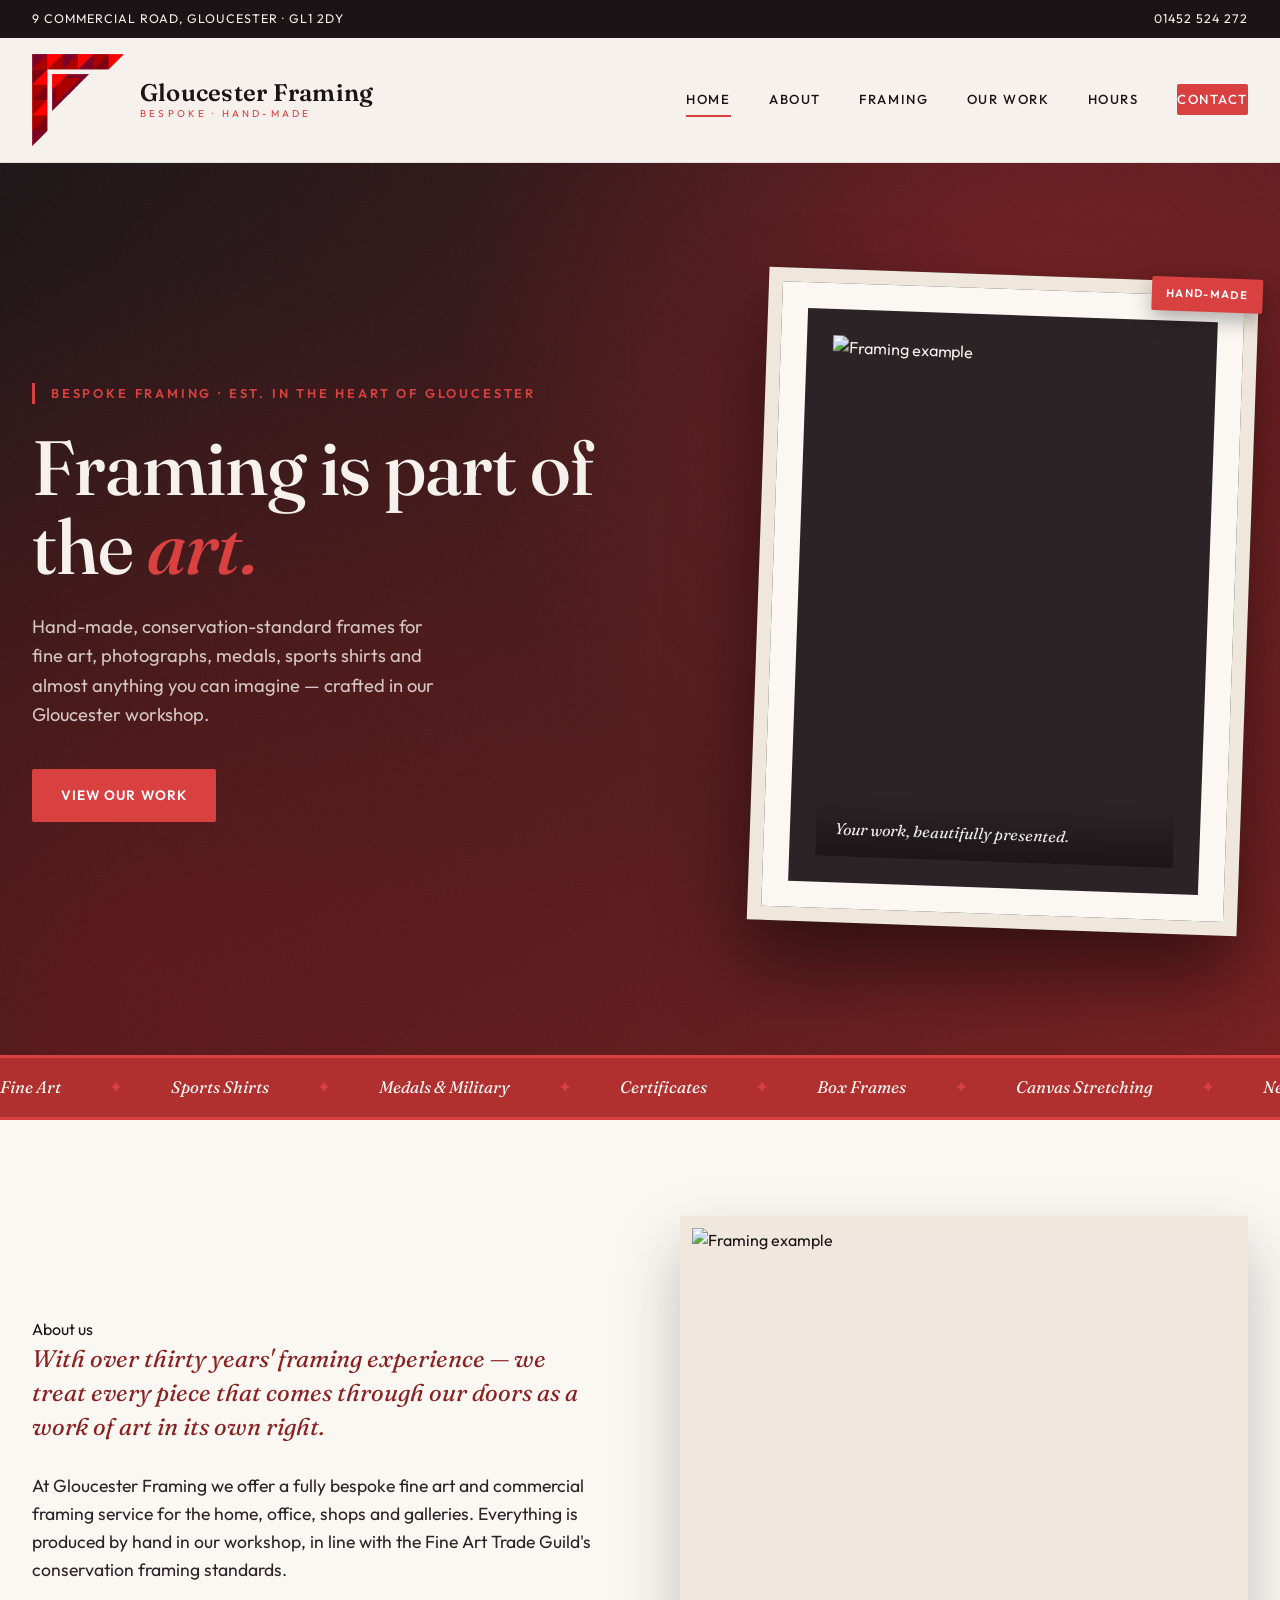
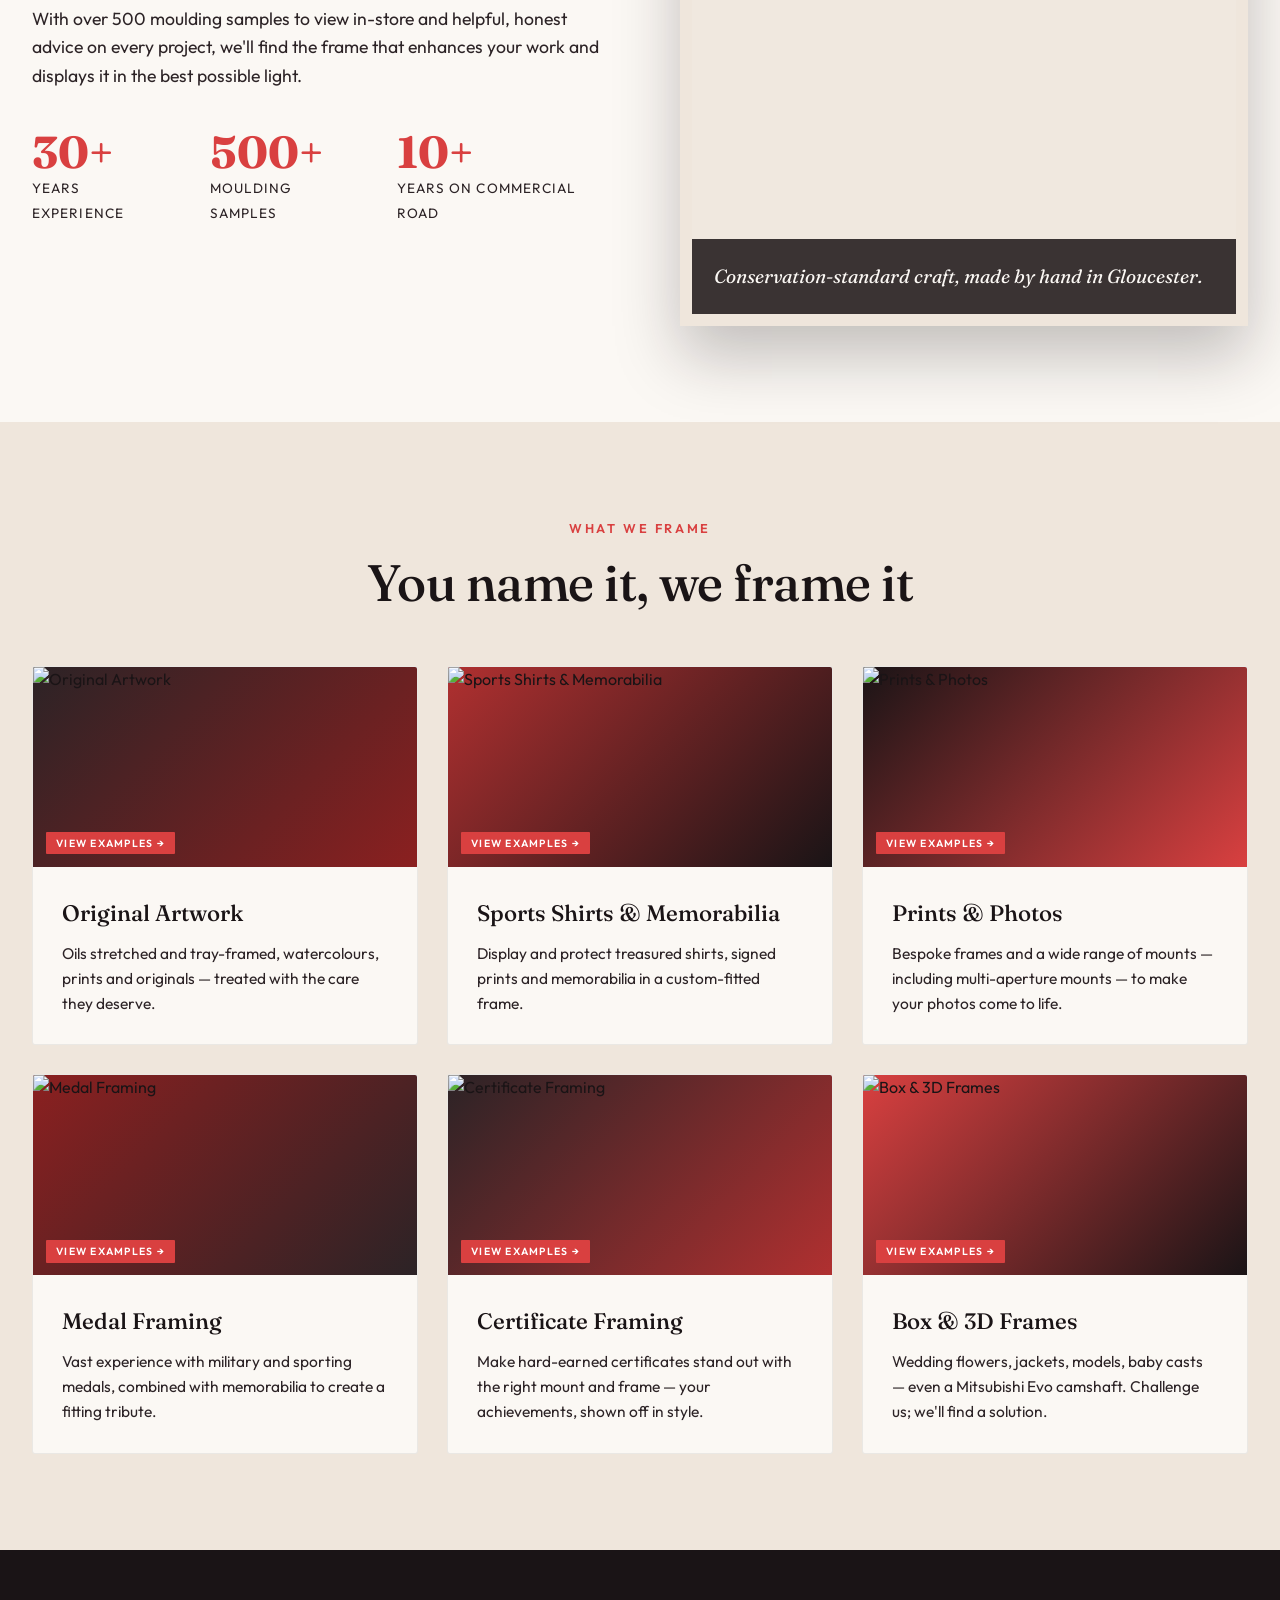
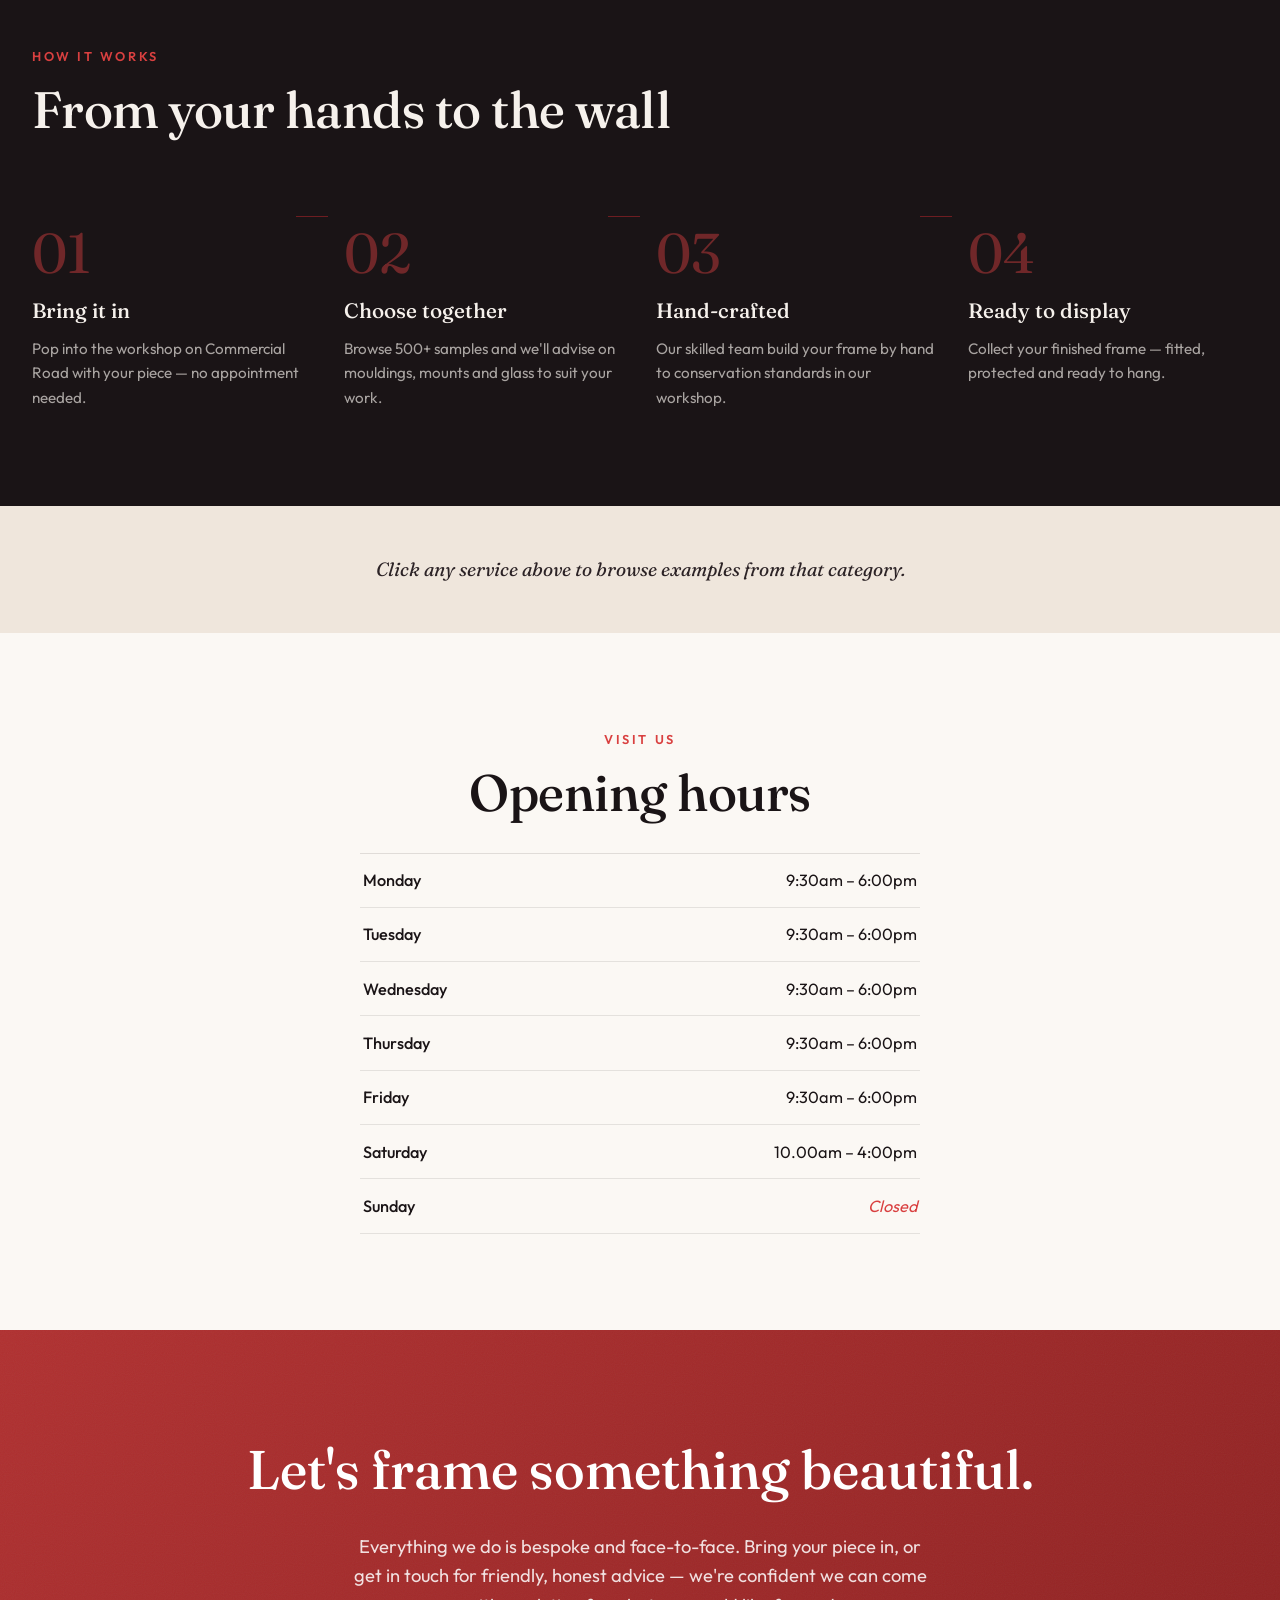
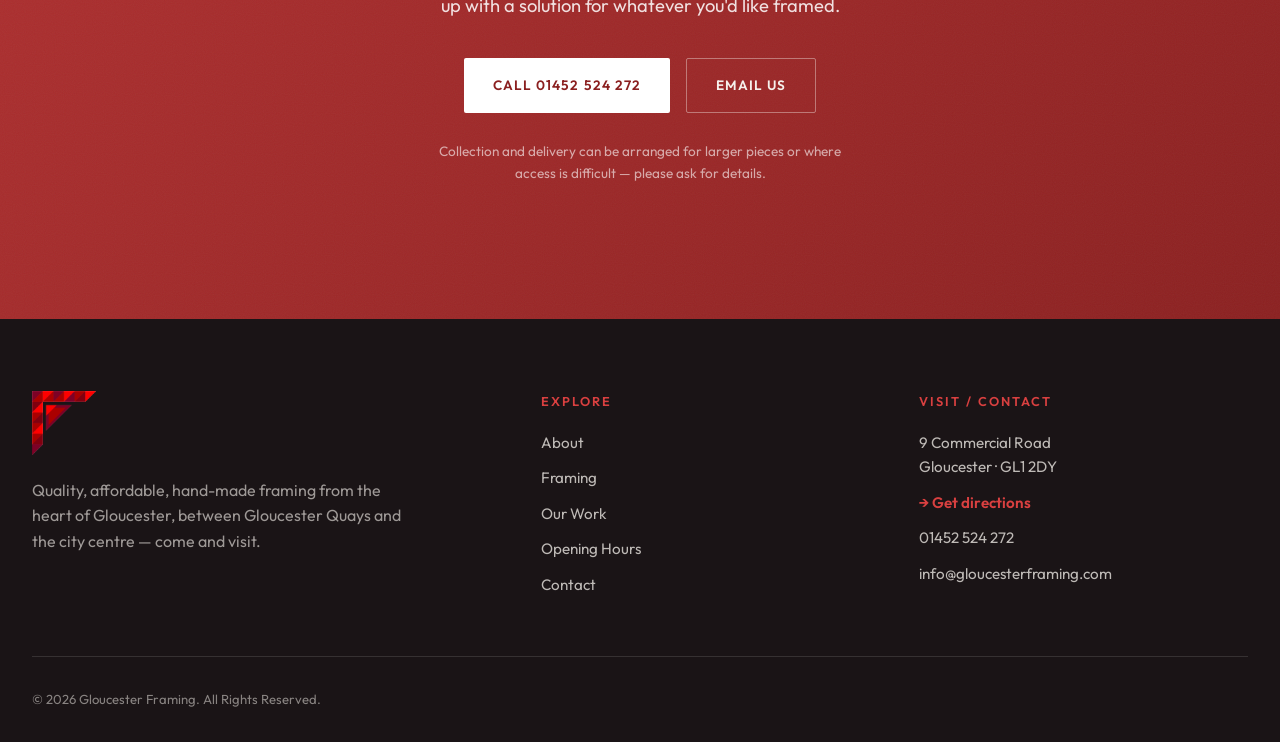
==== commit 980ccccc: "Add files via upload" ====
--- a/index.html
+++ b/index.html
@@ -3,374 +3,386 @@
 <head>
 <meta charset="UTF-8">
 <meta name="viewport" content="width=device-width, initial-scale=1">
-<title>Gloucester Gallery | Local Art, Every Month</title>
-<meta name="description" content="Gloucester Gallery — a new local artist every month. Original works for sale. Free entry. Commercial Road, Gloucester.">
+<title>Gloucester Framing | Bespoke Fine Art &amp; Commercial Framing</title>
+<meta name="description" content="Gloucester Framing — bespoke, hand-made fine art and commercial framing in the heart of Gloucester for over 30 years.">
 <link rel="preconnect" href="https://fonts.googleapis.com">
 <link rel="preconnect" href="https://fonts.gstatic.com" crossorigin>
-<link href="https://fonts.googleapis.com/css2?family=Fraunces:opsz,ital,wght@9..144,0,300;9..144,0,400;9..144,0,500;9..144,1,300;9..144,1,400;9..144,1,500&family=Outfit:wght@300;400;500;600&display=swap" rel="stylesheet">
-
+<link href="https://fonts.googleapis.com/css2?family=Fraunces:opsz,wght@9..144,400;9..144,500;9..144,600;9..144,700&family=Outfit:wght@300;400;500;600&display=swap" rel="stylesheet">
 <style>
-/* ── TOKENS ─────────────────────────────────────────────── */
 :root{
-  --red:#c1272d; --red-dark:#7d1416; --red-deep:#5a0e10;
-  --ink:#1a1416; --ink-soft:#2c2326;
-  --paper:#f6f1ec; --paper-warm:#efe6dc; --cream:#fbf8f4;
-  --gold:#b8935a; --gold-light:#d4b483;
+  --red:#d94040;
+  --red-dark:#b03030;
+  --red-deep:#8b2020;
+  --ink:#1a1416;
+  --ink-soft:#2c2326;
+  --paper:#f6f1ec;
+  --paper-warm:#efe6dc;
+  --cream:#fbf8f4;
   --line:rgba(255,255,255,.12);
-  --D:"Fraunces",Georgia,serif;
-  --B:"Outfit",system-ui,sans-serif;
-  --ease:cubic-bezier(.22,1,.36,1);
+  --display:"Fraunces",Georgia,serif;
+  --body:"Outfit",system-ui,sans-serif;
 }
 *{margin:0;padding:0;box-sizing:border-box}
 html{scroll-behavior:smooth}
-body{font-family:var(--B);background:var(--paper);color:var(--ink);line-height:1.6;-webkit-font-smoothing:antialiased;overflow-x:hidden}
-img{max-width:100%;display:block;object-fit:cover}
+body{
+  font-family:var(--body);
+  background:var(--paper);
+  color:var(--ink);
+  line-height:1.6;
+  -webkit-font-smoothing:antialiased;
+  overflow-x:hidden;
+}
+img{max-width:100%;display:block}
 a{color:inherit;text-decoration:none}
 
-/* ── PROMO ───────────────────────────────────────────────── */
-#promo{
-  display:none;background:var(--gold);color:var(--ink);
-  text-align:center;font-size:.78rem;letter-spacing:.1em;
-  text-transform:uppercase;font-weight:600;padding:.6rem 2rem;
-}
-
-/* ── TOPBAR ──────────────────────────────────────────────── */
-.topbar{background:var(--ink);color:var(--paper);font-size:.78rem;letter-spacing:.08em;text-transform:uppercase}
-.topbar .wrap{max-width:1340px;margin:0 auto;padding:.55rem 2rem;display:flex;justify-content:space-between;align-items:center;gap:1rem}
-.topbar a:hover{color:var(--gold)}
+/* ---------- Top bar ---------- */
+.topbar{
+  background:var(--ink);
+  color:var(--paper);
+  font-size:.78rem;
+  letter-spacing:.08em;
+  text-transform:uppercase;
+}
+.topbar .wrap{
+  max-width:1280px;margin:0 auto;padding:.55rem 2rem;
+  display:flex;justify-content:space-between;align-items:center;gap:1rem;
+}
+.topbar a:hover{color:var(--red)}
 .topbar .socials{display:flex;gap:1.4rem}
 
-/* ── HEADER ──────────────────────────────────────────────── */
+/* ---------- Header / Nav ---------- */
 header{
-  position:sticky;top:0;z-index:200;
-  background:rgba(246,241,236,.9);backdrop-filter:blur(16px);
-  border-bottom:1px solid rgba(26,20,22,.08);transition:box-shadow .3s;
-}
-header.scrolled{box-shadow:0 8px 32px rgba(26,20,22,.1)}
-.nav{max-width:1340px;margin:0 auto;padding:.9rem 2rem;display:flex;align-items:center;justify-content:space-between;gap:2rem}
+  position:sticky;top:0;z-index:100;
+  background:rgba(246,241,236,.88);
+  backdrop-filter:blur(12px);
+  border-bottom:1px solid rgba(26,20,22,.08);
+  transition:box-shadow .3s;
+}
+header.scrolled{box-shadow:0 8px 30px rgba(26,20,22,.08)}
+.nav{
+  max-width:1280px;margin:0 auto;padding:1rem 2rem;
+  display:flex;align-items:center;justify-content:space-between;gap:2rem;
+}
 .logo{display:flex;align-items:center;gap:1rem}
+.logo img{height:92px;width:auto}
 .logo .wordmark{display:flex;flex-direction:column;line-height:1}
-.logo .wordmark b{font-family:var(--D);font-weight:400;font-size:1.6rem;color:var(--ink);letter-spacing:.01em}
-.logo .wordmark small{font-family:var(--B);font-size:.6rem;letter-spacing:.32em;text-transform:uppercase;color:var(--gold);margin-top:.3rem}
-.nav-links{display:flex;gap:2.2rem;align-items:center}
-.nav-links a{font-size:.8rem;letter-spacing:.12em;text-transform:uppercase;font-weight:500;position:relative;padding:.3rem 0}
-.nav-links a::after{content:"";position:absolute;left:0;bottom:-2px;height:1px;width:0;background:var(--gold);transition:width .3s}
+.logo .wordmark b{
+  font-family:var(--display);font-weight:600;font-size:1.5rem;
+  color:var(--ink);letter-spacing:.01em;
+}
+.logo .wordmark small{
+  font-family:var(--body);font-size:.62rem;letter-spacing:.32em;
+  text-transform:uppercase;color:var(--red);margin-top:.25rem;
+}
+.nav-links{display:flex;gap:2.4rem;align-items:center}
+.nav-links a{
+  font-size:.82rem;letter-spacing:.12em;text-transform:uppercase;
+  font-weight:500;position:relative;padding:.3rem 0;
+}
+.nav-links a::after{
+  content:"";position:absolute;left:0;bottom:-2px;height:2px;width:0;
+  background:var(--red);transition:width .3s ease;
+}
 .nav-links a:hover::after,.nav-links a.active::after{width:100%}
-.nav-cta{background:var(--ink);color:var(--paper);padding:.65rem 1.3rem;border-radius:2px;font-size:.78rem;letter-spacing:.1em;text-transform:uppercase;font-weight:600;transition:background .3s,transform .3s}
-.nav-cta:hover{background:var(--red);transform:translateY(-2px)}
-.nav-framing{font-size:.75rem;color:var(--red);letter-spacing:.08em;text-transform:uppercase;border-left:2px solid var(--red);padding-left:.8rem;font-weight:600}
-.nav-framing:hover{color:var(--red-dark)}
+.nav-cta{
+  background:var(--red);color:#fff;padding:.7rem 1.4rem;border-radius:2px;
+  font-size:.78rem;letter-spacing:.1em;text-transform:uppercase;font-weight:600;
+  transition:background .3s,transform .3s;
+}
+.nav-cta:hover{background:var(--red-dark);transform:translateY(-2px)}
 .menu-btn{display:none;background:none;border:none;cursor:pointer;flex-direction:column;gap:5px}
-.menu-btn span{width:24px;height:1.5px;background:var(--ink);transition:.3s}
-
-/* ── HERO ────────────────────────────────────────────────── */
+.menu-btn span{width:26px;height:2px;background:var(--ink);transition:.3s}
+
+/* ---------- Hero ---------- */
 .hero{
-  position:relative;min-height:92vh;
-  background:var(--ink);color:var(--paper);
-  display:flex;align-items:center;overflow:hidden;
-}
-.hero-bg{
-  position:absolute;inset:0;
+  position:relative;
+  background:linear-gradient(135deg,var(--ink) 0%,var(--red-deep) 120%);
+  color:var(--paper);
+  padding:7rem 2rem 8rem;
+  overflow:hidden;
+}
+.hero::before{
+  content:"";position:absolute;inset:0;
   background:
-    radial-gradient(ellipse at 70% 50%,rgba(184,147,90,.18) 0%,transparent 55%),
-    radial-gradient(ellipse at 20% 80%,rgba(193,39,45,.2) 0%,transparent 45%),
-    var(--ink);
-}
-.hero-noise{position:absolute;inset:0;opacity:.04;background-image:url("data:image/svg+xml,%3Csvg xmlns='http://www.w3.org/2000/svg' width='200' height='200'%3E%3Cfilter id='n'%3E%3CfeTurbulence type='fractalNoise' baseFrequency='.85' numOctaves='4'/%3E%3C/filter%3E%3Crect width='100%25' height='100%25' filter='url(%23n)'/%3E%3C/svg%3E");pointer-events:none}
-.hero-inner{max-width:1340px;width:100%;margin:0 auto;padding:5rem 2rem 6rem;position:relative;z-index:2;display:grid;grid-template-columns:1.1fr .9fr;gap:5rem;align-items:center}
-.hero-text .eyebrow{display:inline-block;font-size:.78rem;letter-spacing:.24em;text-transform:uppercase;color:var(--gold);font-weight:600;margin-bottom:1.8rem;border-left:3px solid var(--gold);padding-left:1rem}
-.hero-text h1{font-family:var(--D);font-weight:300;font-size:clamp(3rem,6vw,5.5rem);line-height:1;letter-spacing:-.02em;margin-bottom:1.8rem}
-.hero-text h1 em{font-style:italic;color:var(--gold)}
-.hero-text p.lead{font-size:1.12rem;color:rgba(246,241,236,.75);max-width:38ch;margin-bottom:2.8rem;line-height:1.7}
+    radial-gradient(circle at 80% 20%,rgba(193,39,45,.35),transparent 45%),
+    radial-gradient(circle at 10% 90%,rgba(125,20,22,.4),transparent 50%);
+  pointer-events:none;
+}
+.hero::after{
+  content:"";position:absolute;inset:0;opacity:.05;pointer-events:none;
+  background-image:url("data:image/svg+xml,%3Csvg xmlns='http://www.w3.org/2000/svg' width='160' height='160'%3E%3Cfilter id='n'%3E%3CfeTurbulence type='fractalNoise' baseFrequency='.9' numOctaves='3'/%3E%3C/filter%3E%3Crect width='100%25' height='100%25' filter='url(%23n)'/%3E%3C/svg%3E");
+}
+.hero-inner{
+  max-width:1280px;margin:0 auto;position:relative;z-index:2;
+  display:grid;grid-template-columns:1.15fr .85fr;gap:4rem;align-items:center;
+}
+.hero .eyebrow{
+  display:inline-block;font-size:.8rem;letter-spacing:.22em;text-transform:uppercase;
+  color:var(--red);font-weight:600;margin-bottom:1.6rem;
+  border-left:3px solid var(--red);padding-left:1rem;
+}
+.hero h1{
+  font-family:var(--display);font-weight:500;
+  font-size:clamp(2.8rem,6vw,5rem);line-height:1.02;
+  letter-spacing:-.01em;margin-bottom:1.6rem;
+}
+.hero h1 em{font-style:italic;color:var(--red)}
+.hero p.lead{
+  font-size:1.15rem;color:rgba(246,241,236,.8);max-width:34ch;margin-bottom:2.5rem;
+}
 .hero-actions{display:flex;gap:1rem;flex-wrap:wrap}
-
-/* ── BUTTONS ─────────────────────────────────────────────── */
-.btn{display:inline-flex;align-items:center;gap:.6rem;padding:.9rem 1.8rem;border-radius:2px;font-weight:600;font-size:.82rem;letter-spacing:.1em;text-transform:uppercase;transition:transform .3s var(--ease),background .3s,color .3s,border-color .3s;cursor:pointer;border:none;font-family:var(--B)}
-.btn-gold{background:var(--gold);color:var(--ink)}
-.btn-gold:hover{background:var(--gold-light);transform:translateY(-2px)}
-.btn-ghost{background:transparent;border:1px solid rgba(246,241,236,.35);color:var(--paper)}
-.btn-ghost:hover{border-color:var(--gold);color:var(--gold);transform:translateY(-2px)}
-.btn-ink{background:var(--ink);color:var(--paper)}
-.btn-ink:hover{background:var(--ink-soft);transform:translateY(-2px)}
-.btn-red{background:var(--red);color:#fff}
-.btn-red:hover{background:var(--red-dark);transform:translateY(-2px)}
-.btn-outline{background:transparent;border:1px solid currentColor}
-.btn-outline:hover{background:var(--ink);color:var(--paper)}
-
-/* ── ARTIST PANEL (hero right) ───────────────────────────── */
-.hero-panel{position:relative}
-.artist-card-hero{
-  background:rgba(255,255,255,.05);
-  border:1px solid rgba(184,147,90,.3);
-  border-radius:3px;overflow:hidden;
-  backdrop-filter:blur(8px);
-}
-.artist-card-hero .art-block{
-  aspect-ratio:4/3;position:relative;
+.btn{
+  display:inline-flex;align-items:center;gap:.6rem;
+  padding:.95rem 1.8rem;border-radius:2px;font-weight:600;
+  font-size:.85rem;letter-spacing:.08em;text-transform:uppercase;
+  transition:transform .3s,background .3s,color .3s;
+}
+.btn-primary{background:var(--red);color:#fff}
+.btn-primary:hover{background:#fff;color:var(--red-deep);transform:translateY(-2px)}
+.btn-ghost{border:1px solid rgba(246,241,236,.4);color:var(--paper)}
+.btn-ghost:hover{border-color:var(--red);color:var(--red);transform:translateY(-2px)}
+
+.hero-frame{
+  position:relative;aspect-ratio:3/4;
+  border:14px solid #efe6dc;
+  box-shadow:0 40px 80px rgba(0,0,0,.5),inset 0 0 0 2px rgba(0,0,0,.1);
+  background:#2c2326;
+  transform:rotate(2deg);
+  transition:transform .6s ease;
+}
+.hero-frame:hover{transform:rotate(0deg) scale(1.01)}
+.hero-frame .mat{
+  position:absolute;inset:0;border:26px solid #fbf8f4;
+}
+.hero-frame .art{
+  position:absolute;inset:26px;
+  overflow:hidden;
+  display:flex;align-items:flex-end;padding:0;
+}
+.hero-frame .art img{
+  width:100%;height:100%;object-fit:cover;display:block;
+}
+.hero-frame .art .caption{
+  position:absolute;bottom:0;left:0;right:0;
+  background:linear-gradient(to top,rgba(26,20,22,.85),transparent);
+  padding:1.4rem 1.2rem .9rem;
+  font-family:var(--display);font-style:italic;color:rgba(255,255,255,.9);
+  font-size:1rem;
+}
+.hero-frame .tag{
+  position:absolute;top:-18px;right:-18px;z-index:3;
+  background:var(--red);color:#fff;font-size:.7rem;letter-spacing:.12em;
+  text-transform:uppercase;font-weight:600;padding:.5rem .9rem;border-radius:2px;
+  box-shadow:0 8px 20px rgba(0,0,0,.3);
+}
+
+/* ---------- Marquee strip ---------- */
+.strip{
+  background:var(--red-dark);color:var(--cream);
+  padding:1rem 0;overflow:hidden;white-space:nowrap;
+  border-top:3px solid var(--red);border-bottom:3px solid var(--red);
+}
+.strip-track{display:inline-flex;gap:3rem;animation:scroll 28s linear infinite}
+.strip-track span{
+  font-family:var(--display);font-style:italic;font-size:1.05rem;
+  display:inline-flex;align-items:center;gap:3rem;
+}
+.strip-track span::after{content:"✦";color:var(--red);font-style:normal}
+@keyframes scroll{to{transform:translateX(-50%)}}
+
+/* ---------- Section base ---------- */
+section{padding:6rem 2rem}
+.container{max-width:1280px;margin:0 auto}
+.section-head{max-width:640px;margin-bottom:3.5rem}
+.section-head .kicker{
+  font-size:.8rem;letter-spacing:.2em;text-transform:uppercase;
+  color:var(--red);font-weight:600;margin-bottom:1rem;display:block;
+}
+.section-head h2{
+  font-family:var(--display);font-weight:500;
+  font-size:clamp(2rem,4vw,3.2rem);line-height:1.08;letter-spacing:-.01em;
+}
+.section-head.center{margin-inline:auto;text-align:center}
+
+/* ---------- Intro / about teaser ---------- */
+.intro{background:var(--cream)}
+.intro-grid{display:grid;grid-template-columns:1fr 1fr;gap:5rem;align-items:center}
+.intro-text p{font-size:1.1rem;color:var(--ink-soft);margin-bottom:1.3rem}
+.intro-text .lead-line{
+  font-family:var(--display);font-size:1.5rem;font-style:italic;
+  color:var(--red-deep);line-height:1.4;margin-bottom:1.8rem;
+}
+.stat-row{display:flex;gap:3rem;margin-top:2.5rem}
+.stat strong{
+  display:block;font-family:var(--display);font-size:2.8rem;
+  color:var(--red);line-height:1;
+}
+.stat span{font-size:.85rem;letter-spacing:.08em;text-transform:uppercase;color:var(--ink-soft)}
+.intro-visual{
+  position:relative;aspect-ratio:4/5;background:#f0e8df;
+  border:12px solid #efe6dc;box-shadow:0 30px 60px rgba(26,20,22,.25);overflow:hidden;
+}
+.intro-visual img{width:100%;height:100%;object-fit:cover;display:block;}
+.intro-visual .label{
+  position:absolute;bottom:0;left:0;right:0;
+  background:rgba(26,20,22,.85);color:var(--cream);
+  padding:1.4rem;font-family:var(--display);font-style:italic;font-size:1.2rem;
+}
+
+/* ---------- Services ---------- */
+.services{background:var(--paper-warm)}
+.cards{display:grid;grid-template-columns:repeat(3,1fr);gap:1.8rem}
+.card{
+  background:var(--cream);border-radius:3px;overflow:hidden;
+  border:1px solid rgba(26,20,22,.07);
+  transition:transform .4s,box-shadow .4s;position:relative;
+}
+.card:hover{transform:translateY(-8px);box-shadow:0 30px 50px rgba(26,20,22,.15)}
+.card-top{
+  height:170px;display:flex;align-items:center;justify-content:center;
   background:linear-gradient(135deg,var(--ink-soft),var(--red-deep));
-  display:flex;align-items:center;justify-content:center;
-  overflow:hidden;
-}
-.artist-card-hero .art-block img{width:100%;height:100%;object-fit:cover;opacity:.85}
-.artist-card-hero .art-block .no-img{font-family:var(--D);font-style:italic;color:rgba(246,241,236,.4);font-size:1.1rem;text-align:center;padding:2rem}
-.artist-card-hero .badge{
-  position:absolute;top:1rem;left:1rem;
-  background:var(--gold);color:var(--ink);
-  font-size:.65rem;letter-spacing:.18em;text-transform:uppercase;font-weight:700;
-  padding:.35rem .7rem;border-radius:1px;
-}
-.artist-card-hero .info{padding:1.6rem 1.8rem 1.8rem}
-.artist-card-hero .info .discipline{font-size:.72rem;letter-spacing:.22em;text-transform:uppercase;color:var(--gold);margin-bottom:.5rem}
-.artist-card-hero .info h3{font-family:var(--D);font-weight:400;font-size:1.6rem;margin-bottom:.3rem}
-.artist-card-hero .info .tagline{font-style:italic;color:rgba(246,241,236,.65);font-size:.95rem;margin-bottom:1.2rem}
-.artist-card-hero .info a{display:inline-block;font-size:.78rem;letter-spacing:.12em;text-transform:uppercase;color:var(--gold);border-bottom:1px solid rgba(184,147,90,.4);padding-bottom:.2rem;transition:border-color .3s}
-.artist-card-hero .info a:hover{border-color:var(--gold)}
-.launch-tag{
-  position:absolute;bottom:-1rem;right:1.5rem;
-  background:var(--red);color:#fff;
-  font-size:.7rem;letter-spacing:.1em;text-transform:uppercase;font-weight:600;
-  padding:.5rem 1rem;border-radius:2px;
-  box-shadow:0 8px 24px rgba(193,39,45,.4);
-}
-
-/* ── MARQUEE ─────────────────────────────────────────────── */
-.strip{background:var(--gold);color:var(--ink);padding:.9rem 0;overflow:hidden;white-space:nowrap;border-top:2px solid var(--gold-light);border-bottom:2px solid #9a7a48}
-.strip-track{display:inline-flex;gap:3rem;animation:scroll 32s linear infinite}
-.strip-track span{font-family:var(--D);font-style:italic;font-size:1rem;display:inline-flex;align-items:center;gap:3rem}
-.strip-track span::after{content:"◆";font-style:normal;font-size:.6rem;opacity:.6}
-@keyframes scroll{to{transform:translateX(-50%)}}
-
-/* ── SECTION DEFAULTS ────────────────────────────────────── */
-section{padding:6rem 2rem}
-.container{max-width:1340px;margin:0 auto}
-.section-head{max-width:620px;margin-bottom:3.5rem}
-.section-head .kicker{font-size:.78rem;letter-spacing:.22em;text-transform:uppercase;color:var(--gold);font-weight:600;margin-bottom:1rem;display:block}
-.section-head h2{font-family:var(--D);font-weight:300;font-size:clamp(2rem,4vw,3.2rem);line-height:1.06;letter-spacing:-.01em}
-.section-head.center{margin-inline:auto;text-align:center}
-
-/* ── ABOUT ───────────────────────────────────────────────── */
-.about{background:var(--cream)}
-.about-grid{display:grid;grid-template-columns:1fr 1fr;gap:5rem;align-items:center}
-.about-text p{font-size:1.05rem;color:var(--ink-soft);margin-bottom:1.2rem;line-height:1.75}
-.stat-row{display:flex;gap:2.5rem;margin-top:2.8rem;padding-top:2rem;border-top:1px solid rgba(26,20,22,.1)}
-.stat strong{display:block;font-family:var(--D);font-size:2.6rem;font-weight:300;color:var(--gold);line-height:1}
-.stat span{font-size:.78rem;letter-spacing:.1em;text-transform:uppercase;color:var(--ink-soft)}
-.about-visual{position:relative}
-.launch-card{
-  background:var(--ink);color:var(--paper);
-  padding:2.5rem;border-radius:3px;
-  border-left:4px solid var(--gold);
   position:relative;overflow:hidden;
 }
-.launch-card::before{content:"";position:absolute;top:-40px;right:-40px;width:120px;height:120px;border-radius:50%;background:radial-gradient(circle,rgba(184,147,90,.15),transparent)}
-.launch-card .lc-kicker{font-size:.72rem;letter-spacing:.2em;text-transform:uppercase;color:var(--gold);margin-bottom:1rem}
-.launch-card p{color:rgba(246,241,236,.8);line-height:1.7;font-style:italic;font-family:var(--D);font-size:1.15rem}
-
-/* ── HOW IT WORKS ────────────────────────────────────────── */
-.how{background:var(--paper-warm)}
+.card:nth-child(2) .card-top{background:linear-gradient(135deg,var(--red-dark),var(--ink))}
+.card:nth-child(3) .card-top{background:linear-gradient(135deg,var(--ink),var(--red))}
+.card:nth-child(4) .card-top{background:linear-gradient(135deg,var(--red-deep),var(--ink-soft))}
+.card:nth-child(5) .card-top{background:linear-gradient(135deg,var(--ink-soft),var(--red-dark))}
+.card:nth-child(6) .card-top{background:linear-gradient(135deg,var(--red),var(--ink))}
+.card-top svg{width:54px;height:54px;stroke:rgba(251,248,244,.9);stroke-width:1.4;fill:none}
+.card-body{padding:1.8rem}
+.card-body h3{font-family:var(--display);font-size:1.4rem;font-weight:500;margin-bottom:.6rem}
+.card-body p{color:var(--ink-soft);font-size:.97rem}
+.card .corner{
+  position:absolute;top:0;right:0;width:0;height:0;
+  border-top:42px solid var(--red);border-left:42px solid transparent;
+  opacity:0;transition:opacity .4s;
+}
+.card:hover .corner{opacity:1}
+
+/* ---------- Process ---------- */
+.process{background:var(--ink);color:var(--paper)}
+.process .section-head h2{color:var(--paper)}
 .steps{display:grid;grid-template-columns:repeat(4,1fr);gap:2rem;counter-reset:step}
-.step{padding:2rem 1.5rem;background:var(--cream);border-radius:3px;border:1px solid rgba(26,20,22,.07);transition:transform .4s,box-shadow .4s;position:relative;overflow:hidden}
-.step:hover{transform:translateY(-6px);box-shadow:0 24px 44px rgba(26,20,22,.1)}
-.step-num{font-family:var(--D);font-size:3.5rem;font-weight:300;color:var(--gold);opacity:.35;line-height:1;margin-bottom:.8rem}
-.step h4{font-family:var(--D);font-size:1.2rem;font-weight:400;margin-bottom:.6rem}
-.step p{color:var(--ink-soft);font-size:.93rem;line-height:1.65}
-
-/* ── CURRENT + UPCOMING ───────────────────────────────────── */
-.exhibitions{background:var(--ink);color:var(--paper)}
-.exhibitions .section-head h2{color:var(--paper)}
-.exhibition-grid{display:grid;grid-template-columns:1.6fr 1fr;gap:3rem;align-items:start}
-.ex-current{background:rgba(255,255,255,.04);border:1px solid rgba(184,147,90,.25);border-radius:3px;overflow:hidden}
-.ex-current .art-zone{aspect-ratio:16/9;background:linear-gradient(135deg,var(--ink-soft),var(--red-deep));position:relative;overflow:hidden}
-.ex-current .art-zone img{width:100%;height:100%;object-fit:cover}
-.ex-current .art-zone .overlay{position:absolute;inset:0;background:linear-gradient(to top,rgba(26,20,22,.9) 0%,transparent 60%)}
-.ex-current .art-zone .art-meta{position:absolute;bottom:1.8rem;left:2rem;right:2rem}
-.ex-current .art-zone .art-meta .month{font-size:.72rem;letter-spacing:.2em;text-transform:uppercase;color:var(--gold);margin-bottom:.4rem}
-.ex-current .art-zone .art-meta h3{font-family:var(--D);font-size:2rem;font-weight:300;line-height:1.1}
-.ex-current .art-zone .art-meta .disc{color:rgba(246,241,236,.6);font-size:.9rem;margin-top:.3rem}
-.ex-current .ex-body{padding:2rem 2.2rem 2.4rem}
-.ex-current .ex-body p{color:rgba(246,241,236,.72);margin-bottom:1.4rem;line-height:1.7}
-.ex-current .launch-info{display:flex;align-items:flex-start;gap:.8rem;background:rgba(193,39,45,.12);border-left:3px solid var(--red);padding:1rem 1.2rem;border-radius:0 2px 2px 0;margin-bottom:1.5rem}
-.ex-current .launch-info svg{flex-shrink:0;margin-top:.15rem}
-.ex-current .launch-info .li-text{font-size:.88rem;color:rgba(246,241,236,.8)}
-.ex-current .launch-info .li-text strong{display:block;color:var(--paper);margin-bottom:.15rem}
-.ex-sidebar{display:flex;flex-direction:column;gap:1.5rem}
-.ex-upcoming{background:rgba(255,255,255,.04);border:1px solid rgba(255,255,255,.1);border-radius:3px;overflow:hidden;transition:border-color .3s}
-.ex-upcoming:hover{border-color:rgba(184,147,90,.4)}
-.ex-upcoming .up-art{aspect-ratio:3/2;background:linear-gradient(135deg,var(--red-deep),var(--ink));position:relative;overflow:hidden}
-.ex-upcoming .up-art img{width:100%;height:100%;object-fit:cover;opacity:.7}
-.ex-upcoming .up-body{padding:1.4rem 1.6rem 1.8rem}
-.ex-upcoming .up-month{font-size:.68rem;letter-spacing:.2em;text-transform:uppercase;color:var(--gold);margin-bottom:.4rem}
-.ex-upcoming .up-body h4{font-family:var(--D);font-size:1.3rem;font-weight:400;margin-bottom:.2rem}
-.ex-upcoming .up-disc{font-size:.83rem;color:rgba(246,241,236,.55)}
-.ex-archive-link{text-align:center;margin-top:1rem}
-.ex-archive-link a{font-size:.8rem;letter-spacing:.14em;text-transform:uppercase;color:rgba(246,241,236,.4);border-bottom:1px solid rgba(246,241,236,.15);padding-bottom:.2rem;transition:color .3s}
-.ex-archive-link a:hover{color:var(--gold)}
-
-/* ── ARTIST PAGES (section hidden until artist selected) ─── */
-.artist-page{display:none}
-.artist-page.visible{display:block}
-.ap-hero{background:var(--ink);color:var(--paper);padding:5rem 2rem;position:relative;overflow:hidden}
-.ap-hero::before{content:"";position:absolute;inset:0;background:radial-gradient(ellipse at 80% 50%,rgba(184,147,90,.12),transparent 55%)}
-.ap-hero-inner{max-width:1340px;margin:0 auto;display:grid;grid-template-columns:auto 1fr;gap:4rem;align-items:center;position:relative;z-index:2}
-.ap-portrait{width:200px;height:200px;border-radius:50%;border:4px solid var(--gold);overflow:hidden;background:var(--ink-soft);flex-shrink:0}
-.ap-portrait img{width:100%;height:100%;object-fit:cover}
-.ap-portrait .initials{width:100%;height:100%;display:flex;align-items:center;justify-content:center;font-family:var(--D);font-size:3rem;font-weight:300;color:var(--gold)}
-.ap-info .disc{font-size:.75rem;letter-spacing:.2em;text-transform:uppercase;color:var(--gold);margin-bottom:.6rem}
-.ap-info h2{font-family:var(--D);font-size:clamp(2rem,4vw,3.5rem);font-weight:300;margin-bottom:.6rem}
-.ap-info .tagline{font-style:italic;color:rgba(246,241,236,.65);font-size:1.1rem;margin-bottom:1.2rem}
-.ap-info .bio{color:rgba(246,241,236,.75);max-width:55ch;line-height:1.75}
-.back-btn{display:inline-flex;align-items:center;gap:.5rem;font-size:.78rem;letter-spacing:.12em;text-transform:uppercase;color:var(--gold);margin-bottom:2rem;transition:gap .3s;cursor:pointer;background:none;border:none;font-family:var(--B)}
-.back-btn:hover{gap:.8rem}
-
-/* ── WORKS GRID ──────────────────────────────────────────── */
-.works-section{background:var(--paper-warm)}
-.works-grid{display:grid;grid-template-columns:repeat(3,1fr);gap:2rem}
-.work-card{background:var(--cream);border-radius:3px;overflow:hidden;border:1px solid rgba(26,20,22,.08);transition:transform .4s var(--ease),box-shadow .4s}
-.work-card:hover{transform:translateY(-8px);box-shadow:0 30px 50px rgba(26,20,22,.15)}
-.work-img{aspect-ratio:4/3;background:linear-gradient(135deg,var(--ink-soft),var(--red-deep));position:relative;overflow:hidden}
-.work-img img{width:100%;height:100%;object-fit:cover;transition:transform .6s var(--ease)}
-.work-card:hover .work-img img{transform:scale(1.05)}
-.work-img .no-img{width:100%;height:100%;display:flex;align-items:center;justify-content:center;font-family:var(--D);font-style:italic;color:rgba(246,241,236,.35);font-size:.95rem}
-.work-img .sold-tag{position:absolute;top:.9rem;left:.9rem;background:var(--ink);color:var(--paper);font-size:.65rem;letter-spacing:.14em;text-transform:uppercase;font-weight:600;padding:.3rem .65rem;border-radius:1px}
-.work-body{padding:1.4rem 1.6rem 1.8rem}
-.work-body h4{font-family:var(--D);font-size:1.1rem;font-weight:400;margin-bottom:.3rem}
-.work-body .meta{font-size:.82rem;color:var(--ink-soft);margin-bottom:.2rem}
-.work-body .size{font-size:.78rem;color:rgba(26,20,22,.5);margin-bottom:1rem}
-.work-footer{display:flex;align-items:center;justify-content:space-between;padding-top:1rem;border-top:1px solid rgba(26,20,22,.08)}
-.work-price{font-family:var(--D);font-size:1.4rem;font-weight:400;color:var(--ink)}
-.work-price.sold{color:rgba(26,20,22,.35);text-decoration:line-through;font-size:1rem}
-
-/* ── ARTIST GRID (all artists overview) ──────────────────── */
-.all-artists{background:var(--cream)}
-.artists-grid{display:grid;grid-template-columns:repeat(3,1fr);gap:2rem}
-.artist-thumb{cursor:pointer;border-radius:3px;overflow:hidden;border:1px solid rgba(26,20,22,.08);transition:transform .4s var(--ease),box-shadow .4s;background:var(--paper)}
-.artist-thumb:hover{transform:translateY(-6px);box-shadow:0 24px 44px rgba(26,20,22,.12)}
-.at-image{aspect-ratio:1;background:linear-gradient(135deg,var(--ink-soft),var(--red-deep));overflow:hidden;position:relative}
-.at-image img{width:100%;height:100%;object-fit:cover;transition:transform .6s var(--ease)}
-.artist-thumb:hover .at-image img{transform:scale(1.06)}
-.at-image .at-initials{width:100%;height:100%;display:flex;align-items:center;justify-content:center;font-family:var(--D);font-size:3rem;font-weight:300;color:rgba(246,241,236,.4)}
-.at-status{position:absolute;top:.8rem;left:.8rem;font-size:.63rem;letter-spacing:.16em;text-transform:uppercase;font-weight:700;padding:.3rem .65rem;border-radius:1px}
-.at-status.current{background:var(--gold);color:var(--ink)}
-.at-status.upcoming{background:var(--red);color:#fff}
-.at-status.past{background:rgba(26,20,22,.7);color:rgba(246,241,236,.7)}
-.at-body{padding:1.4rem 1.5rem 1.8rem}
-.at-disc{font-size:.72rem;letter-spacing:.2em;text-transform:uppercase;color:var(--gold);margin-bottom:.4rem}
-.at-body h4{font-family:var(--D);font-size:1.25rem;font-weight:400;margin-bottom:.2rem}
-.at-month{font-size:.82rem;color:var(--ink-soft)}
-.at-tagline{font-size:.88rem;font-style:italic;color:rgba(26,20,22,.55);margin-top:.3rem}
-
-/* ── RENT THE GALLERY ────────────────────────────────────── */
-.rent{background:var(--ink);color:var(--paper)}
-.rent .section-head h2{color:var(--paper)}
-.rent-grid{display:grid;grid-template-columns:1fr 1fr;gap:5rem;align-items:start}
-.rent-points{list-style:none;margin:1.8rem 0 2.5rem}
-.rent-points li{display:flex;align-items:flex-start;gap:1rem;padding:.9rem 0;border-bottom:1px solid rgba(255,255,255,.06);font-size:.97rem;color:rgba(246,241,236,.78);line-height:1.55}
-.rent-points li::before{content:"◆";color:var(--gold);font-size:.55rem;flex-shrink:0;margin-top:.45rem}
-.rent-text p{color:rgba(246,241,236,.72);line-height:1.75;margin-bottom:1.2rem}
-
-/* ── CONTACT FORM ────────────────────────────────────────── */
-.form-card{background:rgba(255,255,255,.04);border:1px solid rgba(255,255,255,.1);border-radius:3px;padding:2.5rem}
-.form-card h3{font-family:var(--D);font-size:1.5rem;font-weight:300;color:var(--paper);margin-bottom:1.8rem}
-.fgroup{margin-bottom:1.3rem}
-.fgroup label{display:block;font-size:.75rem;letter-spacing:.14em;text-transform:uppercase;color:var(--gold);margin-bottom:.5rem;font-weight:600}
-.fgroup input,.fgroup textarea,.fgroup select{
-  width:100%;background:rgba(255,255,255,.06);
-  border:1px solid rgba(255,255,255,.12);border-radius:2px;
-  color:var(--paper);font-family:var(--B);font-size:.95rem;
-  padding:.75rem 1rem;transition:border-color .3s,background .3s;
-}
-.fgroup input:focus,.fgroup textarea:focus,.fgroup select:focus{outline:none;border-color:var(--gold);background:rgba(255,255,255,.09)}
-.fgroup textarea{resize:vertical;min-height:120px}
-.fgroup select option{background:var(--ink)}
-.form-row{display:grid;grid-template-columns:1fr 1fr;gap:1rem}
-#enquiry-success{display:none;text-align:center;padding:2rem;color:var(--gold);font-family:var(--D);font-style:italic;font-size:1.2rem}
-
-/* ── HOURS ───────────────────────────────────────────────── */
-.hours{background:var(--paper-warm)}
-.hours-inner{display:grid;grid-template-columns:1fr 1fr;gap:4rem;align-items:start}
-.hours-list .row{display:flex;justify-content:space-between;align-items:center;padding:.85rem 0;border-bottom:1px solid rgba(26,20,22,.08);font-size:.95rem}
-.hours-list .row span:last-child{font-weight:600;color:var(--ink)}
-.hours-list .row.closed span:last-child{color:rgba(26,20,22,.35);font-weight:400}
-.sister-card{background:var(--ink);color:var(--paper);padding:2.5rem;border-radius:3px;border-top:4px solid var(--red)}
-.sister-card .sk-kicker{font-size:.72rem;letter-spacing:.2em;text-transform:uppercase;color:var(--red);margin-bottom:.8rem}
-.sister-card h3{font-family:var(--D);font-size:1.5rem;font-weight:300;margin-bottom:.8rem}
-.sister-card p{color:rgba(246,241,236,.7);margin-bottom:1.5rem;font-size:.95rem;line-height:1.65}
-
-/* ── FOOTER ──────────────────────────────────────────────── */
-footer{background:var(--ink);color:var(--paper);padding:4.5rem 2rem 2rem;border-top:1px solid rgba(255,255,255,.06)}
-.foot-grid{max-width:1340px;margin:0 auto;display:grid;grid-template-columns:1.4fr 1fr 1fr;gap:3rem;padding-bottom:3rem;border-bottom:1px solid var(--line)}
-.foot-brand p{color:rgba(246,241,236,.5);max-width:34ch;font-size:.93rem;line-height:1.65;margin-top:.8rem}
-.foot-brand .fb-name{font-family:var(--D);font-size:1.5rem;font-weight:300;color:var(--paper)}
-.foot-brand .fb-tag{font-size:.65rem;letter-spacing:.3em;text-transform:uppercase;color:var(--gold)}
-.foot-col h5{font-size:.75rem;letter-spacing:.18em;text-transform:uppercase;color:var(--gold);margin-bottom:1.2rem;font-weight:600}
-.foot-col a,.foot-col p{display:block;color:rgba(246,241,236,.6);margin-bottom:.65rem;font-size:.92rem;transition:color .3s}
-.foot-col a:hover{color:var(--gold)}
-.foot-bottom{max-width:1340px;margin:2rem auto 0;display:flex;justify-content:space-between;align-items:center;flex-wrap:wrap;gap:1rem}
-.foot-bottom span{font-size:.78rem;color:rgba(246,241,236,.35)}
-.socials{display:flex;gap:1.4rem}
-.socials a{font-size:.78rem;letter-spacing:.08em;text-transform:uppercase;color:rgba(246,241,236,.4);transition:color .3s}
-.socials a:hover{color:var(--gold)}
-
-/* ── MODAL ───────────────────────────────────────────────── */
-.modal-overlay{display:none;position:fixed;inset:0;background:rgba(26,20,22,.9);z-index:500;align-items:center;justify-content:center;padding:2rem;backdrop-filter:blur(8px)}
-.modal-overlay.open{display:flex}
-.modal{background:var(--cream);border-radius:3px;max-width:540px;width:100%;overflow:hidden;position:relative;max-height:90vh;overflow-y:auto}
-.modal-img{aspect-ratio:4/3;background:linear-gradient(135deg,var(--ink-soft),var(--red-deep));overflow:hidden}
-.modal-img img{width:100%;height:100%;object-fit:cover}
-.modal-body{padding:2rem 2.2rem 2.4rem}
-.modal-body h3{font-family:var(--D);font-size:1.5rem;font-weight:400;margin-bottom:.4rem}
-.modal-body .modal-meta{font-size:.88rem;color:var(--ink-soft);margin-bottom:.2rem}
-.modal-body .modal-size{font-size:.82rem;color:rgba(26,20,22,.5);margin-bottom:1.5rem}
-.modal-price-row{display:flex;align-items:center;justify-content:space-between;margin-bottom:1.5rem}
-.modal-price{font-family:var(--D);font-size:2rem;font-weight:300;color:var(--ink)}
-.modal-note{font-size:.82rem;color:var(--ink-soft);margin-bottom:1.5rem;background:var(--paper-warm);padding:1rem;border-radius:2px;border-left:3px solid var(--gold);line-height:1.6}
-.modal-close{position:absolute;top:1rem;right:1rem;background:var(--ink);color:var(--paper);border:none;width:32px;height:32px;border-radius:50%;cursor:pointer;font-size:1rem;display:flex;align-items:center;justify-content:center;transition:background .3s}
-.modal-close:hover{background:var(--red)}
-#payment-form .fgroup input{background:rgba(26,20,22,.06);border:1px solid rgba(26,20,22,.18);color:var(--ink)}
-#payment-form .fgroup input:focus{border-color:var(--gold);background:rgba(26,20,22,.03)}
-#payment-form .fgroup label{color:var(--ink-soft)}
-#card-element{background:rgba(26,20,22,.06);border:1px solid rgba(26,20,22,.18);border-radius:2px;padding:.85rem 1rem;margin-top:.5rem;transition:border-color .3s}
-#card-element.StripeElement--focus{border-color:var(--gold)}
-#payment-success{display:none;text-align:center;padding:2rem}
-#payment-success .tick{font-size:3rem;margin-bottom:1rem}
-#payment-success h4{font-family:var(--D);font-size:1.5rem;font-weight:300;margin-bottom:.8rem;color:var(--ink)}
-#payment-success p{color:var(--ink-soft);font-size:.93rem;line-height:1.65}
-.test-mode-badge{background:var(--red);color:#fff;font-size:.65rem;letter-spacing:.12em;text-transform:uppercase;font-weight:700;padding:.25rem .6rem;border-radius:1px;margin-left:.6rem;vertical-align:middle}
-
-/* ── REVEAL ──────────────────────────────────────────────── */
-.reveal{opacity:0;transform:translateY(28px);transition:opacity .7s var(--ease),transform .7s var(--ease)}
+.step{position:relative;padding-top:2rem}
+.step::before{
+  counter-increment:step;content:"0" counter(step);
+  font-family:var(--display);font-size:3.5rem;color:var(--red);
+  opacity:.45;line-height:1;display:block;margin-bottom:.8rem;
+}
+.step h4{font-family:var(--display);font-size:1.3rem;font-weight:500;margin-bottom:.6rem}
+.step p{color:rgba(246,241,236,.65);font-size:.95rem}
+.step::after{
+  content:"";position:absolute;top:1.4rem;right:-1rem;width:2rem;height:1px;
+  background:rgba(193,39,45,.5);
+}
+.step:last-child::after{display:none}
+
+/* ---------- Showcase ---------- */
+.showcase{background:var(--cream)}
+.gallery{display:grid;grid-template-columns:repeat(4,1fr);gap:1rem;grid-auto-rows:200px}
+.gallery div{
+  border:8px solid #efe6dc;box-shadow:0 14px 30px rgba(26,20,22,.12);
+  background-size:cover;transition:transform .4s,box-shadow .4s;
+}
+.gallery div:hover{transform:scale(1.03);box-shadow:0 24px 44px rgba(26,20,22,.22);z-index:2}
+.g1{grid-row:span 2;background:linear-gradient(135deg,var(--red-deep),var(--ink))}
+.g2{background:linear-gradient(160deg,var(--red),var(--red-dark))}
+.g3{background:linear-gradient(135deg,var(--ink-soft),var(--red-deep))}
+.g4{grid-column:span 2;background:linear-gradient(135deg,var(--red-dark),var(--ink))}
+.g5{background:linear-gradient(160deg,var(--ink),var(--red))}
+.g6{background:linear-gradient(135deg,var(--red-deep),var(--ink-soft))}
+.g7{grid-column:span 2;background:linear-gradient(135deg,var(--ink),var(--red-dark))}
+
+/* ---------- CTA banner ---------- */
+.cta{
+  background:linear-gradient(135deg,var(--red-dark),var(--red-deep));
+  color:#fff;text-align:center;position:relative;overflow:hidden;
+}
+.cta::before{
+  content:"";position:absolute;inset:0;opacity:.06;
+  background-image:url("data:image/svg+xml,%3Csvg xmlns='http://www.w3.org/2000/svg' width='160' height='160'%3E%3Cfilter id='n'%3E%3CfeTurbulence type='fractalNoise' baseFrequency='.9'/%3E%3C/filter%3E%3Crect width='100%25' height='100%25' filter='url(%23n)'/%3E%3C/svg%3E");
+}
+.cta .container{position:relative;z-index:2}
+.cta h2{font-family:var(--display);font-size:clamp(2rem,4.5vw,3.4rem);font-weight:500;margin-bottom:1.2rem}
+.cta p{font-size:1.15rem;color:rgba(255,255,255,.85);max-width:48ch;margin:0 auto 2.4rem}
+.cta .btn-primary{background:#fff;color:var(--red-deep)}
+.cta .btn-primary:hover{background:var(--ink);color:#fff}
+
+/* ---------- Footer ---------- */
+footer{background:var(--ink);color:var(--paper);padding:4.5rem 2rem 2rem}
+.foot-grid{
+  max-width:1280px;margin:0 auto;display:grid;
+  grid-template-columns:1.4fr 1fr 1fr;gap:3rem;padding-bottom:3rem;
+  border-bottom:1px solid var(--line);
+}
+.foot-brand img{height:64px;margin-bottom:1.4rem}
+.foot-brand p{color:rgba(246,241,236,.6);max-width:34ch}
+.foot-col h5{
+  font-size:.8rem;letter-spacing:.16em;text-transform:uppercase;
+  color:var(--red);margin-bottom:1.2rem;font-weight:600;
+}
+.foot-col a,.foot-col p{display:block;color:rgba(246,241,236,.75);margin-bottom:.7rem;font-size:.95rem}
+.foot-col a:hover{color:var(--red)}
+.foot-bottom{
+  max-width:1280px;margin:2rem auto 0;display:flex;
+  justify-content:space-between;align-items:center;flex-wrap:wrap;gap:1rem;
+  font-size:.82rem;color:rgba(246,241,236,.5);
+}
+.foot-bottom .socials{display:flex;gap:1.4rem}
+.foot-bottom a:hover{color:var(--red)}
+
+/* ---------- Reveal animation ---------- */
+.reveal{opacity:0;transform:translateY(28px);transition:opacity .8s ease,transform .8s ease}
 .reveal.in{opacity:1;transform:none}
 
-/* ── RESPONSIVE ──────────────────────────────────────────── */
-@media(max-width:1024px){
-  .hero-inner{grid-template-columns:1fr;gap:3rem}
-  .hero-panel{max-width:460px}
-  .about-grid,.exhibition-grid,.rent-grid,.hours-inner{grid-template-columns:1fr}
+/* ---------- Responsive ---------- */
+@media(max-width:980px){
+  .hero-inner,.intro-grid{grid-template-columns:1fr;gap:3rem}
+  .hero-frame{max-width:360px;margin:0 auto}
+  .cards{grid-template-columns:repeat(2,1fr)}
   .steps{grid-template-columns:repeat(2,1fr)}
-  .works-grid{grid-template-columns:repeat(2,1fr)}
-  .artists-grid{grid-template-columns:repeat(2,1fr)}
+  .step::after{display:none}
+  .gallery{grid-template-columns:repeat(2,1fr)}
   .foot-grid{grid-template-columns:1fr 1fr}
-  .ap-hero-inner{grid-template-columns:1fr;text-align:center}
-  .ap-portrait{margin:0 auto}
-}
-@media(max-width:768px){
-  .nav-links{display:none;position:fixed;inset:0;top:60px;background:var(--cream);flex-direction:column;padding:3rem 2rem;gap:2rem;z-index:190}
+}
+@media(max-width:640px){
+  .topbar .wrap{flex-direction:column;gap:.4rem;text-align:center}
+  .nav-links{
+    display:none;position:absolute;top:100%;left:0;right:0;
+    flex-direction:column;background:var(--cream);padding:1.5rem 2rem;
+    gap:1.4rem;box-shadow:0 20px 40px rgba(0,0,0,.15);
+  }
   .nav-links.open{display:flex}
   .menu-btn{display:flex}
-  .hero-inner{padding:4rem 0 5rem}
-  .steps{grid-template-columns:1fr}
-  .works-grid,.artists-grid{grid-template-columns:1fr}
-  .foot-grid{grid-template-columns:1fr}
-  .form-row{grid-template-columns:1fr}
+  .cards,.gallery,.steps,.foot-grid{grid-template-columns:1fr}
+  .g4,.g7{grid-column:span 1}
+  section{padding:4rem 1.4rem}
+  .stat-row{gap:2rem}
+  .logo img{height:64px}
+  .logo .wordmark b{font-size:1.15rem}
 }
 </style>
+<style>
+/* added for content-driven version */
+.promo{background:var(--red);color:#fff;text-align:center;padding:.7rem 1.5rem;font-size:.9rem;letter-spacing:.02em;font-weight:500}
+.hours{background:var(--cream)}
+.hours-wrap{max-width:560px;margin:0 auto}
+.hours-list{margin-top:2rem;border-top:1px solid rgba(26,20,22,.12)}
+.hours-list .row{display:flex;justify-content:space-between;padding:.85rem .2rem;border-bottom:1px solid rgba(26,20,22,.1);font-size:1.02rem}
+.hours-list .row span:first-child{font-weight:500}
+.hours-list .row.closed span:last-child{color:var(--red);font-style:italic}
+.gallery div.photo{background-size:cover;background-position:center;position:relative}
+.gallery div.photo .cap{position:absolute;inset:auto 0 0 0;background:rgba(26,20,22,.78);color:var(--cream);font-size:.8rem;padding:.5rem .7rem;opacity:0;transition:opacity .3s}
+.gallery div.photo:hover .cap{opacity:1}
+.foot-col .hours-mini div{display:flex;justify-content:space-between;color:rgba(246,241,236,.75);font-size:.9rem;margin-bottom:.45rem;gap:1rem}
+</style>
+
 </head>
 <body>
 
-<!-- PROMO -->
+<!-- All visible content is built from content.js -->
 <div id="promo"></div>
 
-<!-- TOP BAR -->
 <div class="topbar">
   <div class="wrap">
     <span id="tb-address"></span>
@@ -378,247 +390,124 @@
   </div>
 </div>
 
-<!-- HEADER -->
 <header id="header">
   <nav class="nav">
-    <div class="logo">
-      <div class="wordmark">
-        <b id="nav-name"></b>
-        <small id="nav-tag"></small>
-      </div>
-    </div>
+    <a href="#" class="logo"><img src="[data-uri]" alt="Gloucester Framing"><span class="wordmark"><b>Gloucester Framing</b><small>Bespoke &middot; Hand-made</small></span></a>
     <div class="nav-links" id="navLinks">
-      <a href="#current">Current</a>
-      <a href="gallery.html">Buy Work</a>
-      <a href="#artists">Artists</a>
+      <a href="#" class="active">Home</a>
       <a href="#about">About</a>
-      <a href="#rent">Show Here</a>
-      <a href="#hours">Visit</a>
-      <a id="framing-link" class="nav-framing" href="#" target="_blank">← Framing Shop</a>
-    </div>
-    <div style="display:flex;gap:.7rem;align-items:center">
-      <a href="gallery.html" class="nav-cta" style="background:var(--gold);color:var(--ink)">Buy Work</a>
-      <a href="#rent" class="nav-cta">Show Here</a>
-    </div>
-    <button class="menu-btn" id="menuBtn" aria-label="Menu">
-      <span></span><span></span><span></span>
-    </button>
+      <a href="#services">Framing</a>
+      <a href="#work">Our Work</a>
+      <a href="#hours">Hours</a>
+      <a href="#contact" class="nav-cta">Contact</a>
+    </div>
+    <button class="menu-btn" id="menuBtn" aria-label="Menu"><span></span><span></span><span></span></button>
   </nav>
 </header>
 
-<!-- HERO -->
-<section class="hero" id="top">
-  <div class="hero-bg"></div>
-  <div class="hero-noise"></div>
-  <div class="hero-inner container">
-    <div class="hero-text">
+<section class="hero">
+  <div class="hero-inner">
+    <div class="hero-copy">
       <span class="eyebrow" id="h-eyebrow"></span>
       <h1 id="h-heading"></h1>
       <p class="lead" id="h-lead"></p>
       <div class="hero-actions">
-        <a id="h-cta" href="#current" class="btn btn-gold"></a>
-        <a href="#about" class="btn btn-ghost">About the gallery</a>
+        <a href="#services" class="btn btn-primary" id="h-btn"></a>
       </div>
     </div>
-    <div class="hero-panel" id="hero-panel">
-      <!-- populated by JS -->
-    </div>
-  </div>
-</section>
-
-<!-- STRIP -->
-<div class="strip" aria-hidden="true">
-  <div class="strip-track" id="strip"></div>
-</div>
-
-<!-- ABOUT -->
-<section class="about" id="about">
-  <div class="container">
-    <div class="about-grid">
-      <div class="about-text">
-        <div class="section-head">
-          <span class="kicker" id="ab-kicker"></span>
-          <h2 id="ab-heading"></h2>
-        </div>
-        <p id="ab-body1"></p>
-        <p id="ab-body2"></p>
-        <p id="ab-body3"></p>
-        <div class="stat-row" id="ab-stats"></div>
-      </div>
-      <div class="about-visual reveal">
-        <div class="launch-card">
-          <div class="lc-kicker">Launch events</div>
-          <p id="ab-launch"></p>
+    <div class="hero-frame">
+      <span class="tag" id="h-tag"></span>
+      <div class="mat">
+        <div class="art">
+          <img id="h-frame-img" src="" alt="Framing example">
+          <div class="caption" id="h-cap"></div>
         </div>
       </div>
     </div>
   </div>
 </section>
 
-<!-- HOW IT WORKS -->
-<section class="how" id="how">
+<div class="strip"><div class="strip-track" id="strip"></div></div>
+
+<section class="intro" id="about">
+  <div class="container intro-grid">
+    <div class="intro-text reveal">
+      <span class="section-head kicker" id="ab-kicker"></span>
+      <p class="lead-line" id="ab-lead"></p>
+      <p id="ab-p1"></p>
+      <p id="ab-p2"></p>
+      <div class="stat-row" id="ab-stats"></div>
+    </div>
+    <div class="intro-visual reveal"><img src="images/jacket_red.jpg" alt="Framing example"><div class="label" id="ab-vis"></div></div>
+  </div>
+</section>
+
+<section class="services" id="services">
   <div class="container">
-    <div class="section-head">
-      <span class="kicker" id="how-kicker"></span>
-      <h2 id="how-heading"></h2>
-    </div>
-    <div class="steps" id="how-steps"></div>
+    <div class="section-head center reveal">
+      <span class="kicker" id="sv-kicker"></span>
+      <h2 id="sv-heading"></h2>
+    </div>
+    <div class="cards" id="sv-cards"></div>
   </div>
 </section>
 
-<!-- CURRENT + UPCOMING EXHIBITIONS -->
-<section class="exhibitions" id="current">
+<section class="process" id="process">
   <div class="container">
-    <div class="section-head">
-      <span class="kicker">On now</span>
-      <h2>Current &amp; upcoming exhibitions</h2>
-    </div>
-    <div class="exhibition-grid" id="exhibition-grid">
-    </div>
-    <div class="ex-archive-link"><a href="#artists">View all artists &amp; archive →</a></div>
+    <div class="section-head reveal">
+      <span class="kicker" id="pr-kicker"></span>
+      <h2 id="pr-heading"></h2>
+    </div>
+    <div class="steps" id="pr-steps"></div>
   </div>
 </section>
 
-<!-- ALL ARTISTS -->
-<section class="all-artists" id="artists">
+<section class="showcase" id="work" style="background:var(--paper-warm);padding:3rem 2rem;text-align:center">
   <div class="container">
-    <div class="section-head">
-      <span class="kicker">All exhibitions</span>
-      <h2>Our artists</h2>
-    </div>
-    <div class="artists-grid" id="artists-grid"></div>
+    <p style="color:var(--ink-soft);font-family:var(--display);font-style:italic;font-size:1.2rem">Click any service above to browse examples from that category.</p>
   </div>
 </section>
 
-<!-- INDIVIDUAL ARTIST PAGE (shown/hidden) -->
-<section class="artist-page" id="artist-page">
-  <div class="ap-hero" id="ap-hero">
-    <div class="container">
-      <button class="back-btn" id="back-btn">← Back to all artists</button>
-      <div class="ap-hero-inner">
-        <div class="ap-portrait" id="ap-portrait"></div>
-        <div class="ap-info">
-          <div class="disc" id="ap-disc"></div>
-          <h2 id="ap-name"></h2>
-          <div class="tagline" id="ap-tagline"></div>
-          <p class="bio" id="ap-bio"></p>
-          <div id="ap-launch-block" style="margin-top:1.5rem;display:none">
-            <div class="ex-current" style="max-width:440px;border-color:rgba(184,147,90,.3)">
-              <div class="ex-body" style="padding:1.2rem 1.4rem">
-                <div class="launch-info">
-                  <svg viewBox="0 0 24 24" width="18" height="18" stroke="var(--red)" stroke-width="1.8" fill="none"><rect x="3" y="4" width="18" height="18" rx="2"/><path d="M16 2v4M8 2v4M3 10h18"/></svg>
-                  <div class="li-text"><strong id="ap-launch-date"></strong><span id="ap-launch-note"></span></div>
-                </div>
-              </div>
-            </div>
-          </div>
-        </div>
-      </div>
-    </div>
-  </div>
-  <section class="works-section">
-    <div class="container">
-      <div class="section-head">
-        <span class="kicker">Works for sale</span>
-        <h2 id="ap-works-heading"></h2>
-      </div>
-      <div class="works-grid" id="works-grid"></div>
-    </div>
-  </section>
+<section class="hours" id="hours">
+  <div class="container hours-wrap reveal">
+    <div class="section-head center" style="margin-bottom:1rem">
+      <span class="kicker">Visit us</span>
+      <h2>Opening hours</h2>
+    </div>
+    <div class="hours-list" id="hours-list"></div>
+  </div>
 </section>
 
-<!-- RENT THE GALLERY -->
-<section class="rent" id="rent">
+<section class="cta" id="contact">
   <div class="container">
-    <div class="rent-grid">
-      <div class="rent-text">
-        <div class="section-head">
-          <span class="kicker" id="rent-kicker"></span>
-          <h2 id="rent-heading"></h2>
-        </div>
-        <p id="rent-body"></p>
-        <ul class="rent-points" id="rent-points"></ul>
-      </div>
-      <div>
-        <div class="form-card">
-          <h3 id="rent-form-heading"></h3>
-          <form id="enquiry-form" novalidate>
-            <div class="form-row">
-              <div class="fgroup"><label>First name</label><input type="text" name="fname" required placeholder="Jane"></div>
-              <div class="fgroup"><label>Last name</label><input type="text" name="lname" required placeholder="Smith"></div>
-            </div>
-            <div class="fgroup"><label>Email address</label><input type="email" name="email" required placeholder="jane@example.com"></div>
-            <div class="fgroup"><label>Your medium / discipline</label>
-              <select name="medium">
-                <option value="">— select —</option>
-                <option>Oil painting</option>
-                <option>Watercolour</option>
-                <option>Acrylic</option>
-                <option>Photography</option>
-                <option>Printmaking</option>
-                <option>Sculpture / 3D</option>
-                <option>Ceramics</option>
-                <option>Mixed media</option>
-                <option>Illustration</option>
-                <option>Other</option>
-              </select>
-            </div>
-            <div class="fgroup"><label>Tell us about your work</label><textarea name="message" placeholder="A short description of your practice, and any dates you have in mind…"></textarea></div>
-            <div class="fgroup"><label>Link to your work (optional)</label><input type="url" name="website" placeholder="https://"></div>
-            <button type="submit" class="btn btn-gold" style="width:100%;justify-content:center" id="enquiry-btn">Send request</button>
-          </form>
-          <div id="enquiry-success">
-            <div style="font-size:2.5rem;margin-bottom:.8rem">✦</div>
-            <p id="enquiry-success-msg"></p>
-          </div>
-        </div>
-      </div>
-    </div>
+    <h2 id="ct-heading"></h2>
+    <p id="ct-text"></p>
+    <div class="hero-actions" style="justify-content:center">
+      <a href="#" class="btn btn-primary" id="ct-call"></a>
+      <a href="#" class="btn btn-ghost" id="ct-email">Email us</a>
+    </div>
+    <p id="ct-note" style="margin-top:1.8rem;font-size:.85rem;color:rgba(255,255,255,.6)"></p>
   </div>
 </section>
 
-<!-- HOURS -->
-<section class="hours" id="hours">
-  <div class="container">
-    <div class="hours-inner">
-      <div>
-        <div class="section-head">
-          <span class="kicker">Visit us</span>
-          <h2>Opening hours</h2>
-        </div>
-        <div class="hours-list" id="hours-list"></div>
-        <p style="margin-top:1.5rem;font-size:.88rem;color:var(--ink-soft)">Entry is always free. No appointment needed.</p>
-      </div>
-      <div class="sister-card reveal">
-        <div class="sk-kicker">Next door</div>
-        <h3>Gloucester Framing</h3>
-        <p>Our sister workshop offers bespoke, hand-made framing for anything you buy here — or anything you bring in from home. Conservation standards, over 500 mouldings, and 30+ years of experience.</p>
-        <a id="sister-link" href="#" class="btn btn-red">Visit Gloucester Framing →</a>
-      </div>
-    </div>
-  </div>
-</section>
-
-<!-- FOOTER -->
 <footer>
   <div class="foot-grid">
     <div class="foot-brand">
-      <div class="fb-name" id="ft-name"></div>
-      <div class="fb-tag">Local art · Every month</div>
+      <img src="[data-uri]" alt="Gloucester Framing">
       <p id="ft-blurb"></p>
     </div>
     <div class="foot-col">
       <h5>Explore</h5>
-      <a href="#current">Current exhibition</a>
-      <a href="#artists">All artists</a>
       <a href="#about">About</a>
-      <a href="#rent">Show your work</a>
-      <a href="#hours">Visit</a>
+      <a href="#services">Framing</a>
+      <a href="#work">Our Work</a>
+      <a href="#hours">Opening Hours</a>
+      <a href="#contact">Contact</a>
     </div>
     <div class="foot-col">
-      <h5>Find us</h5>
+      <h5>Visit / Contact</h5>
       <p id="ft-address"></p>
-      <a id="ft-directions" target="_blank" rel="noopener" style="color:var(--gold);font-weight:600">→ Get directions</a>
+      <a id="ft-directions" target="_blank" rel="noopener" style="color:var(--red);font-weight:600">→ Get directions</a>
       <a id="ft-phone"></a>
       <a id="ft-email"></a>
     </div>
@@ -629,437 +518,301 @@
   </div>
 </footer>
 
-<!-- PURCHASE MODAL -->
-<div class="modal-overlay" id="modal-overlay">
-  <div class="modal" id="modal">
-    <button class="modal-close" id="modal-close" aria-label="Close">✕</button>
-    <div class="modal-img" id="modal-img"></div>
-    <div class="modal-body">
-      <h3 id="modal-title"></h3>
-      <div class="modal-meta" id="modal-meta"></div>
-      <div class="modal-size" id="modal-size"></div>
-      <div class="modal-price-row">
-        <div class="modal-price" id="modal-price"></div>
-        <span id="test-badge"></span>
-      </div>
-      <div class="modal-note" id="modal-collect-note"></div>
-      <div id="payment-form">
-        <div class="fgroup"><label>Your name</label><input type="text" id="buyer-name" placeholder="Full name" required></div>
-        <div class="fgroup"><label>Email address</label><input type="email" id="buyer-email" placeholder="you@example.com" required></div>
-        <div class="fgroup"><label>Card details</label><div id="card-element"></div></div>
-        <div id="card-errors" style="color:var(--red);font-size:.85rem;margin:.5rem 0"></div>
-        <button class="btn btn-gold" id="pay-btn" style="width:100%;justify-content:center;margin-top:1rem">
-          <span id="pay-btn-text">Pay now</span>
-        </button>
-      </div>
-      <div id="payment-success">
-        <div class="tick">✦</div>
-        <h4>Purchase confirmed</h4>
-        <p id="success-msg"></p>
-      </div>
-    </div>
-  </div>
-</div>
-
-<script src="content.js"></script>
+<script>
+/* ============================================================
+   GLOUCESTER FRAMING — EDITABLE CONTENT
+   ------------------------------------------------------------
+   This is the ONLY file you need to edit to update the website.
+   Change the text between the "quotation marks", save the file,
+   and upload it. The website updates itself.
+
+   TIPS
+   • Only change what's INSIDE the "quote marks".
+   • Keep the commas at the end of each line.
+   • For images, see the GALLERY section at the bottom.
+   • If something breaks, you probably deleted a quote, comma
+     or bracket — undo your change and try again.
+   ============================================================ */
+
+window.CONTENT = {
+
+  /* ---------- BUSINESS DETAILS (top bar + footer) ---------- */
+  business: {
+    address1: "9 Commercial Road",
+    address2: "Gloucester · GL1 2DY",
+    phone: "01452 524 272",
+    phoneLink: "01452524272",          // digits only, no spaces
+    email: "info@gloucesterframing.com",
+    // Get-directions button. Paste a Google Maps link here if you
+    // want a precise pin; otherwise leave as is.
+    mapsUrl: "https://www.google.com/maps/dir/?api=1&destination=Gloucester+Framing+9+Commercial+Road+Gloucester+GL1+2DY",
+    // ---- SOCIAL MEDIA ----
+    // You currently have no social presence, so these are switched
+    // OFF. When you set up an account, just paste the full link
+    // (e.g. "https://www.facebook.com/YourPage") between the quotes
+    // and that icon will automatically appear on the site.
+    // Leave a link as "" (empty) to keep that icon hidden.
+    facebook: "",
+    twitter: "",
+    linkedin: "",
+  },
+
+  /* ---------- OPENING HOURS ----------
+     Edit the times, or write "Closed". Add/remove days if needed. */
+  openingHours: [
+    { day: "Monday",    hours: "9:30am – 6:00pm" },
+    { day: "Tuesday",   hours: "9:30am – 6:00pm" },
+    { day: "Wednesday", hours: "9:30am – 6:00pm" },
+    { day: "Thursday",  hours: "9:30am – 6:00pm" },
+    { day: "Friday",    hours: "9:30am – 6:00pm" },
+    { day: "Saturday",  hours: "10.00am – 4:00pm" },
+    { day: "Sunday",    hours: "Closed" }
+  ],
+
+  /* ---------- PROMOTION BANNER ----------
+     Set show to true to display a banner across the top of the page.
+     Set to false to hide it completely. */
+  promo: {
+    show: false,
+    text: "Spring offer — 15% off all medal & memorabilia framing throughout June."
+  },
+
+  /* ---------- HERO (top of page) ---------- */
+  hero: {
+    eyebrow: "Bespoke framing · Est. in the heart of Gloucester",
+    headingLine1: "Framing is part of the",
+    headingEm: "art.",                 // shown in red italic
+    lead: "Hand-made, conservation-standard frames for fine art, photographs, medals, sports shirts and almost anything you can imagine — crafted in our Gloucester workshop.",
+    buttonText: "View our work",       // links to the gallery
+    frameCaption: "Your work, beautifully presented.",
+    tag: "Hand-made"
+  },
+
+  /* ---------- SPECIALITIES STRIP (scrolling words) ---------- */
+  strip: [
+    "Fine Art", "Sports Shirts", "Medals & Military", "Certificates",
+    "Box Frames", "Canvas Stretching", "Needlework", "Commercial"
+  ],
+
+  /* ---------- ABOUT ---------- */
+  about: {
+    kicker: "About us",
+    leadLine: "With over thirty years' framing experience —  we treat every piece that comes through our doors as a work of art in its own right.",
+    paragraph1: "At Gloucester Framing we offer a fully bespoke fine art and commercial framing service for the home, office, shops and galleries. Everything is produced by hand in our workshop, in line with the Fine Art Trade Guild's conservation framing standards.",
+    paragraph2: "With over 500 moulding samples to view in-store and helpful, honest advice on every project, we'll find the frame that enhances your work and displays it in the best possible light.",
+    stats: [
+      { number: "30+",  label: "Years experience" },
+      { number: "500+", label: "Moulding samples" },
+      { number: "10+",  label: "Years on Commercial Road" }
+    ],
+    visualLabel: "Conservation-standard craft, made by hand in Gloucester."
+  },
+
+  /* ---------- SERVICES (the six cards) ---------- */
+  services: {
+    kicker: "What we frame",
+    heading: "You name it, we frame it",
+    cards: [
+      { title: "Original Artwork",            text: "Oils stretched and tray-framed, watercolours, prints and originals — treated with the care they deserve." },
+      { title: "Sports Shirts & Memorabilia", text: "Display and protect treasured shirts, signed prints and memorabilia in a custom-fitted frame." },
+      { title: "Prints & Photos",             text: "Bespoke frames and a wide range of mounts — including multi-aperture mounts — to make your photos come to life." },
+      { title: "Medal Framing",               text: "Vast experience with military and sporting medals, combined with memorabilia to create a fitting tribute." },
+      { title: "Certificate Framing",         text: "Make hard-earned certificates stand out with the right mount and frame — your achievements, shown off in style." },
+      { title: "Box & 3D Frames",             text: "Wedding flowers, jackets, models, baby casts — even a Mitsubishi Evo camshaft. Challenge us; we'll find a solution." }
+    ]
+  },
+
+  /* ---------- PROCESS (the four steps) ---------- */
+  process: {
+    kicker: "How it works",
+    heading: "From your hands to the wall",
+    steps: [
+      { title: "Bring it in",       text: "Pop into the workshop on Commercial Road with your piece — no appointment needed." },
+      { title: "Choose together",   text: "Browse 500+ samples and we'll advise on mouldings, mounts and glass to suit your work." },
+      { title: "Hand-crafted",      text: "Our skilled team build your frame by hand to conservation standards in our workshop." },
+      { title: "Ready to display",  text: "Collect your finished frame — fitted, protected and ready to hang." }
+    ]
+  },
+
+  /* ============================================================
+     GALLERY — YOUR WORK PHOTOS
+     ------------------------------------------------------------
+     HOW TO ADD A PHOTO:
+     1. Put your image file (e.g. medals.jpg) in the SAME folder
+        as the website, ideally in an "images" folder.
+     2. Add a line below in this format:
+            { src: "images/medals.jpg", caption: "Framed war medals" },
+     3. Keep the comma at the end. Save and upload.
+
+     • "src" is the path to the image file.
+     • "caption" shows when someone hovers over it (optional —
+        you can leave it as "").
+     • The first item can be "wide: true" to make it span two
+        columns. Order them however you like.
+     • If the list is EMPTY, coloured placeholders are shown
+        instead, so the site never looks broken.
+     ============================================================ */
+  gallery: {
+    kicker: "Our work",
+    heading: "A few pieces we're proud of",
+    items: [
+      // ---- THESE ARE EXAMPLES so you can see how it works. ----
+      // Replace the src/caption with your own photos, or delete
+      // these lines once you've added your real ones.
+      { src: "images/memorabilia_police.jpg", caption: "Medals, certs, warrants etc" },
+      { src: "images/jacket dinner.jpg",  caption: "all types of shirt framed" },
+      { src: "images/fan.jpg",    caption: "object framing, we frame everything" },
+
+      { src: "images/shirt_moto.jpg",     caption: "Framed GBR cycling shirts" },
+      { src: "images/football_2.jpg",     caption: "Framed signed shirt" },
+      { src: "images/football_3.jpg",     caption: "Framed signed shirt" },
+      { src: "images/football_4.jpg",     caption: "Framed signed shirt" },
+      { src: "images/football_5.jpg",     caption: "Framed signed shirt" },
+      { src: "images/object_snooker.jpg", caption: "Signed snooker memorabilia" },
+      { src: "images/flag_2.jpg",         caption: "Military flag framing" },
+      { src: "images/jacket_dinner.jpg",  caption: "Military dress jacket" },
+      { src: "images/jacket_black.jpg",   caption: "Framed jacket" },
+      { src: "images/Rugby_1.jpg",        caption: "Framed rugby shirt" },
+      // YOUR REAL PHOTOS go here:
+      { src: "images/flag.jpg", caption: "Flag framing" },
+      { src: "images/football.jpg", caption: "Framed signed shirt" },
+{ src: "images/jacket_red.jpg", caption: "Military jacket" },
+{ src: "images/object_trowel.jpg", caption: "Object framing" },
+{ src: "images/cert.jpg", caption: "Certificates & warrants" },
+    ]
+  },
+
+  /* ---------- CONTACT / CALL-TO-ACTION ---------- */
+  contact: {
+    heading: "Let's frame something beautiful.",
+    text: "Everything we do is bespoke and face-to-face. Bring your piece in, or get in touch for friendly, honest advice — we're confident we can come up with a solution for whatever you'd like framed.",
+    // Shown as small, low-key text under the contact buttons.
+    // Leave as "" to hide it entirely.
+    smallNote: "Collection and delivery can be arranged for larger pieces or where access is difficult — please ask for details.",
+    footerBlurb: "Quality, affordable, hand-made framing from the heart of Gloucester, between Gloucester Quays and the city centre — come and visit."
+  }
+
+};
+
+</script>
 <script>
 (function(){
-  var G = window.GALLERY || null;
-  if(!G){ console.error("content.js not loaded"); return; }
-  var b = G.business;
-
+  var C = window.CONTENT || null;
+  if(!C){ console.error("content.js not loaded"); return; }
+  var b = C.business;
   function el(id){ return document.getElementById(id); }
-  function mk(tag,cls,html){ var e=document.createElement(tag); if(cls)e.className=cls; if(html)e.innerHTML=html; return e; }
-
-  /* ── Promo ── */
-  if(G.promo && G.promo.show){ el("promo").style.display="block"; el("promo").textContent=G.promo.text; }
-
-  /* ── Topbar ── */
-  el("tb-address").textContent = b.address1 + ", " + b.address2;
-  var tbSoc = "";
-  if(b.facebook) tbSoc += '<a href="'+b.facebook+'" target="_blank" rel="noopener">Facebook</a>';
-  if(b.instagram) tbSoc += '<a href="'+b.instagram+'" target="_blank" rel="noopener">Instagram</a>';
-  tbSoc += '<a href="tel:'+b.phoneLink+'">'+b.phone+'</a>';
-  el("tb-socials").innerHTML = tbSoc;
-
-  /* ── Nav ── */
-  el("nav-name").textContent = b.name;
-  el("nav-tag").textContent = "Commercial Road · Gloucester";
-  el("framing-link").href = b.framingShopUrl;
-  el("sister-link").href = b.framingShopUrl;
-
-  /* ── Hero ── */
-  var h = G.hero;
-  el("h-eyebrow").textContent = h.eyebrow;
-  el("h-heading").innerHTML = h.headingLine1 + ' <em>' + h.headingEm + '</em>';
-  el("h-lead").textContent = h.lead;
-  var htcta = el("h-cta"); htcta.textContent = h.ctaText; htcta.href = h.ctaLink;
-
-  // Find current artist for hero panel
-  var currentArtist = G.artists.find(function(a){ return a.status==="current"; });
-  if(currentArtist){
-    var imgHtml = currentArtist.portrait
-      ? '<img src="'+currentArtist.portrait+'" alt="'+currentArtist.name+'" onerror="this.parentNode.innerHTML=\'<div class=no-img>'+currentArtist.name+'</div>\'">'
-      : '<div class="no-img">'+currentArtist.name+'</div>';
-    el("hero-panel").innerHTML =
-      '<div class="artist-card-hero">' +
-        '<div class="art-block"><span class="badge">Now Showing</span>'+imgHtml+'</div>' +
-        '<div class="info">' +
-          '<div class="discipline">'+currentArtist.discipline+'</div>' +
-          '<h3>'+currentArtist.name+'</h3>' +
-          '<div class="tagline">'+currentArtist.tagline+'</div>' +
-          '<a href="#" onclick="openArtist(\''+currentArtist.id+'\');return false">View works →</a>' +
-        '</div>' +
-      '</div>' +
-      (currentArtist.launchDate ? '<div class="launch-tag">Launch: '+currentArtist.launchDate+'</div>' : '');
+
+  // Promo
+  if(C.promo && C.promo.show){
+    el("promo").className="promo";
+    el("promo").textContent = C.promo.text;
   }
 
-  /* ── Strip ── */
-  var s = G.strip.map(function(x){ return '<span>'+x+'</span>'; }).join('');
-  el("strip").innerHTML = s+s;
-
-  /* ── About ── */
-  var a = G.about;
-  el("ab-kicker").textContent = a.kicker;
-  el("ab-heading").textContent = a.heading;
-  el("ab-body1").textContent = a.body1;
-  el("ab-body2").textContent = a.body2;
-  el("ab-body3").textContent = a.body3;
-  el("ab-launch").textContent = a.launchNote;
-  el("ab-stats").innerHTML = a.stats.map(function(st){
+  // Build social links only for ones that have a URL set
+  function socialLinks(includePhone){
+    var out="";
+    if(b.facebook) out+='<a href="'+b.facebook+'" target="_blank" rel="noopener">Facebook</a>';
+    if(b.twitter)  out+='<a href="'+b.twitter+'" target="_blank" rel="noopener">Twitter / X</a>';
+    if(b.linkedin) out+='<a href="'+b.linkedin+'" target="_blank" rel="noopener">LinkedIn</a>';
+    if(includePhone) out+='<a href="tel:'+b.phoneLink+'">'+b.phone+'</a>';
+    return out;
+  }
+
+  // Top bar
+  el("tb-address").textContent = b.address1 + ", " + b.address2.replace(" · "," · ");
+  el("tb-socials").innerHTML = socialLinks(true);
+
+  // Hero
+  var h=C.hero;
+  el("h-eyebrow").textContent=h.eyebrow;
+  el("h-heading").innerHTML=h.headingLine1+' <em>'+h.headingEm+'</em>';
+  el("h-lead").textContent=h.lead;
+  el("h-btn").textContent=h.buttonText;
+  el("h-tag").textContent=h.tag;
+  el("h-cap").textContent=h.frameCaption;
+  var fimg=el("h-frame-img");
+  if(fimg && h.frameImage){ fimg.src=h.frameImage; }
+  else if(fimg){ fimg.src="images/jacket_red.jpg"; }
+
+  // Strip (doubled for seamless scroll)
+  var s=C.strip.map(function(x){return '<span>'+x+'</span>';}).join('');
+  el("strip").innerHTML=s+s;
+
+  // About
+  var a=C.about;
+  el("ab-kicker").textContent=a.kicker;
+  el("ab-lead").textContent=a.leadLine;
+  el("ab-p1").textContent=a.paragraph1;
+  el("ab-p2").textContent=a.paragraph2;
+  el("ab-stats").innerHTML=a.stats.map(function(st){
     return '<div class="stat"><strong>'+st.number+'</strong><span>'+st.label+'</span></div>';
   }).join('');
-
-  /* ── How it works ── */
-  var hw = G.howItWorks;
-  el("how-kicker").textContent = hw.kicker;
-  el("how-heading").textContent = hw.heading;
-  el("how-steps").innerHTML = hw.steps.map(function(st, i){
-    return '<div class="step reveal">' +
-      '<div class="step-num">0'+(i+1)+'</div>' +
-      '<h4>'+st.title+'</h4><p>'+st.text+'</p>' +
-    '</div>';
+  el("ab-vis").textContent=a.visualLabel;
+
+  // Services
+  el("sv-kicker").textContent=C.services.kicker;
+  el("sv-heading").textContent=C.services.heading;
+  var icons=[
+    '<rect x="3" y="3" width="18" height="18" rx="1"/><circle cx="9" cy="9" r="2"/><path d="M21 15l-5-5L5 21"/>',
+    '<path d="M6 2v6a6 6 0 0012 0V2"/><path d="M6 2h12M8 22h8M12 14v8"/>',
+    '<rect x="4" y="3" width="16" height="18" rx="1"/><path d="M8 8h8M8 12h8M8 16h5"/>',
+    '<circle cx="12" cy="9" r="6"/><path d="M9 14l-2 7 5-3 5 3-2-7"/>',
+    '<rect x="3" y="4" width="18" height="14" rx="1"/><circle cx="12" cy="11" r="3"/><path d="M9 18l-1 3M15 18l1 3"/>',
+    '<path d="M3 7l9-4 9 4-9 4-9-4z"/><path d="M3 7v10l9 4 9-4V7M12 11v10"/>'
+  ];
+  var cardImgs=["images/cert.jpg","images/Rugby_1.jpg","images/football_2.jpg","images/memorabilia_police.jpg","images/flag.jpg","images/fan.jpg"];
+  var cardPages=["gallery-artwork.html","gallery-sports.html","gallery-prints.html","gallery-medals.html","gallery-certificates.html","gallery-3d.html"];
+  el("sv-cards").innerHTML=C.services.cards.map(function(c,i){
+    return '<a href="'+cardPages[i]+'" class="card reveal" style="text-decoration:none;color:inherit;display:block;cursor:pointer"><span class="corner"></span>'+
+      '<div class="card-top" style="padding:0;height:200px;position:relative;overflow:hidden">'+
+      '<img src="'+cardImgs[i]+'" alt="'+c.title+'" style="width:100%;height:100%;object-fit:cover;display:block;">'+
+      '<div style="position:absolute;bottom:.8rem;left:.8rem">'+
+      '<span style="background:var(--red);color:#fff;font-size:.65rem;letter-spacing:.12em;text-transform:uppercase;font-weight:600;padding:.3rem .65rem;border-radius:1px">View examples →</span>'+
+      '</div></div>'+
+      '<div class="card-body"><h3>'+c.title+'</h3><p>'+c.text+'</p></div></a>';
   }).join('');
 
-  /* ── Exhibitions section ── */
-  var cur = G.artists.filter(function(a){ return a.status==="current"; });
-  var up  = G.artists.filter(function(a){ return a.status==="upcoming"; });
-  var grid = el("exhibition-grid");
-
-  if(cur.length){
-    var ca = cur[0];
-    var imgZ = ca.portrait
-      ? '<img src="'+ca.portrait+'" alt="'+ca.name+'" onerror="this.style.display=\'none\'">'
-      : '';
-    grid.innerHTML +=
-      '<div class="ex-current reveal">' +
-        '<div class="art-zone">'+imgZ+'<div class="overlay"></div>' +
-          '<div class="art-meta">' +
-            '<div class="month">'+ca.month+'</div>' +
-            '<h3>'+ca.name+'</h3>' +
-            '<div class="disc">'+ca.discipline+'</div>' +
-          '</div>' +
-        '</div>' +
-        '<div class="ex-body">' +
-          '<p>'+ca.bio.substring(0,180)+(ca.bio.length>180?'…':'')+'</p>' +
-          (ca.launchDate ? '<div class="launch-info"><svg viewBox="0 0 24 24" width="18" height="18" stroke="var(--red)" stroke-width="1.8" fill="none"><rect x="3" y="4" width="18" height="18" rx="2"/><path d="M16 2v4M8 2v4M3 10h18"/></svg><div class="li-text"><strong>Launch evening: '+ca.launchDate+'</strong><span>'+ca.launchNote+'</span></div></div>' : '') +
-          '<a href="#" onclick="openArtist(\''+ca.id+'\');return false" class="btn btn-gold">View works &amp; buy →</a>' +
-        '</div>' +
-      '</div>';
-  }
-
-  if(up.length){
-    var sideHtml = '<div class="ex-sidebar">';
-    up.forEach(function(ua){
-      var imgU = ua.portrait ? '<img src="'+ua.portrait+'" alt="'+ua.name+'" onerror="this.style.display=\'none\'">' : '';
-      sideHtml +=
-        '<div class="ex-upcoming reveal" onclick="openArtist(\''+ua.id+'\')" style="cursor:pointer">' +
-          '<div class="up-art">'+imgU+'</div>' +
-          '<div class="up-body">' +
-            '<div class="up-month">Upcoming · '+ua.month+'</div>' +
-            '<h4>'+ua.name+'</h4>' +
-            '<div class="up-disc">'+ua.discipline+'</div>' +
-          '</div>' +
-        '</div>';
-    });
-    sideHtml += '</div>';
-    grid.innerHTML += sideHtml;
-  }
-
-  /* ── All artists grid ── */
-  var ag = el("artists-grid");
-  var statusOrder = {current:0, upcoming:1, past:2};
-  var sorted = G.artists.slice().sort(function(a,b){ return statusOrder[a.status]-statusOrder[b.status]; });
-  sorted.forEach(function(artist){
-    var imgA = artist.portrait
-      ? '<img src="'+artist.portrait+'" alt="'+artist.name+'" onerror="this.parentNode.innerHTML=\'<div class=at-initials>'+artist.name.split(' ').map(function(w){return w[0];}).join('')+'</div>\'">'
-      : '<div class="at-initials">'+artist.name.split(' ').map(function(w){return w[0];}).join('')+'</div>';
-    var card = mk('div','artist-thumb reveal');
-    card.setAttribute('onclick',"openArtist('"+artist.id+"')");
-    card.innerHTML =
-      '<div class="at-image"><span class="at-status '+artist.status+'">'+artist.status+'</span>'+imgA+'</div>' +
-      '<div class="at-body">' +
-        '<div class="at-disc">'+artist.discipline+'</div>' +
-        '<h4>'+artist.name+'</h4>' +
-        '<div class="at-month">'+artist.month+'</div>' +
-        '<div class="at-tagline">'+artist.tagline+'</div>' +
-      '</div>';
-    ag.appendChild(card);
-  });
-
-  /* ── Rent the gallery ── */
-  var r = G.rentTheGallery;
-  el("rent-kicker").textContent = r.kicker;
-  el("rent-heading").textContent = r.heading;
-  el("rent-body").textContent = r.body;
-  el("rent-form-heading").textContent = r.formHeading;
-  el("enquiry-btn").textContent = r.buttonText || "Send request";
-  el("enquiry-success-msg").textContent = r.successMessage || "Thank you — we'll be in touch soon.";
-  el("rent-points").innerHTML = r.points.map(function(p){
-    return '<li>'+p+'</li>';
+  // Process
+  el("pr-kicker").textContent=C.process.kicker;
+  el("pr-heading").textContent=C.process.heading;
+  el("pr-steps").innerHTML=C.process.steps.map(function(st){
+    return '<div class="step reveal"><h4>'+st.title+'</h4><p>'+st.text+'</p></div>';
   }).join('');
 
-  /* ── Hours ── */
-  el("hours-list").innerHTML = G.openingHours.map(function(row){
-    var cls = /closed/i.test(row.hours) ? ' closed' : '';
-    return '<div class="row'+cls+'"><span>'+row.day+'</span><span>'+row.hours+'</span></div>';
+  // Gallery
+
+
+  // Hours
+  el("hours-list").innerHTML=C.openingHours.map(function(r){
+    var closed=/closed/i.test(r.hours)?' closed':'';
+    return '<div class="row'+closed+'"><span>'+r.day+'</span><span>'+r.hours+'</span></div>';
   }).join('');
 
-  /* ── Footer ── */
-  el("ft-name").textContent = b.name;
-  el("ft-blurb").textContent = b.tagline;
-  el("ft-address").innerHTML = b.address1+'<br>'+b.address2;
-  el("ft-directions").href = b.mapsUrl;
-  el("ft-phone").textContent = b.phone; el("ft-phone").href = 'tel:'+b.phoneLink;
-  el("ft-email").textContent = b.email; el("ft-email").href = 'mailto:'+b.email;
-  el("ft-copy").textContent = '© '+(new Date().getFullYear())+' '+b.name+'. All Rights Reserved.';
-  var ftSoc = "";
-  if(b.facebook) ftSoc += '<a href="'+b.facebook+'" target="_blank" rel="noopener">Facebook</a>';
-  if(b.instagram) ftSoc += '<a href="'+b.instagram+'" target="_blank" rel="noopener">Instagram</a>';
-  el("ft-socials").innerHTML = ftSoc;
-
-  /* ── Nav sticky ── */
-  addEventListener('scroll', function(){ el('header').classList.toggle('scrolled', scrollY > 20); });
-  el('menuBtn').addEventListener('click', function(){ el('navLinks').classList.toggle('open'); });
-  el('navLinks').querySelectorAll('a').forEach(function(x){ x.addEventListener('click', function(){ el('navLinks').classList.remove('open'); }); });
-
-  /* ── Reveal on scroll ── */
-  function initReveal(){
-    var io = new IntersectionObserver(function(es){
-      es.forEach(function(e){ if(e.isIntersecting){ e.target.classList.add('in'); io.unobserve(e.target); } });
-    },{threshold:.12});
-    document.querySelectorAll('.reveal').forEach(function(x){ io.observe(x); });
-  }
-  initReveal();
-
-  /* ── Enquiry form ── */
-  el("enquiry-form").addEventListener('submit', function(e){
-    e.preventDefault();
-    // In production this would POST to a backend / Formspree / EmailJS
-    el("enquiry-form").style.display = "none";
-    el("enquiry-success").style.display = "block";
-  });
-
-  /* ────────────────────────────────────────────────────────
-     ARTIST PAGE
-  ──────────────────────────────────────────────────────── */
-  window.openArtist = function(id){
-    var artist = G.artists.find(function(a){ return a.id===id; });
-    if(!artist) return;
-
-    // scroll to artist page
-    var ap = el("artist-page");
-
-    // portrait
-    var port = el("ap-portrait");
-    if(artist.portrait){
-      port.innerHTML = '<img src="'+artist.portrait+'" alt="'+artist.name+'" onerror="this.parentNode.innerHTML=\'<div class=initials>'+artist.name.split(' ').map(function(w){return w[0];}).join('')+'</div>\'">';
-    } else {
-      port.innerHTML = '<div class="initials">'+artist.name.split(' ').map(function(w){return w[0];}).join('')+'</div>';
-    }
-
-    el("ap-disc").textContent = artist.discipline + ' · ' + artist.month;
-    el("ap-name").textContent = artist.name;
-    el("ap-tagline").textContent = artist.tagline;
-    el("ap-bio").textContent = artist.bio;
-
-    // Launch block
-    if(artist.launchDate){
-      el("ap-launch-date").textContent = 'Launch evening: ' + artist.launchDate;
-      el("ap-launch-note").textContent = artist.launchNote;
-      el("ap-launch-block").style.display = "block";
-    } else {
-      el("ap-launch-block").style.display = "none";
-    }
-
-    el("ap-works-heading").textContent = artist.name + "'s works";
-
-    // Works grid
-    var wg = el("works-grid");
-    wg.innerHTML = '';
-    if(artist.works && artist.works.length){
-      artist.works.forEach(function(w){
-        var imgW = w.src
-          ? '<img src="'+w.src+'" alt="'+w.title+'" onerror="this.parentNode.innerHTML=\'<div class=no-img>'+w.title+'</div>\'">'
-          : '<div class="no-img">'+w.title+'</div>';
-        var card = mk('div','work-card reveal');
-        card.innerHTML =
-          '<div class="work-img">'+
-            (w.available ? '' : '<span class="sold-tag">Sold</span>')+
-            imgW+
-          '</div>'+
-          '<div class="work-body">'+
-            '<h4>'+w.title+'</h4>'+
-            '<div class="meta">'+w.medium+'</div>'+
-            '<div class="size">'+w.size+'</div>'+
-            '<div class="work-footer">'+
-              '<div class="work-price'+(w.available?'':' sold')+'">£'+w.price+'</div>'+
-              (w.available
-                ? '<button class="btn btn-ink" onclick="openPurchase(\''+id+'\',\''+w.title.replace(/'/g,"\\'")+'\')" style="padding:.6rem 1.1rem;font-size:.75rem">Buy</button>'
-                : '<span style="font-size:.8rem;color:rgba(26,20,22,.4);letter-spacing:.08em;text-transform:uppercase">Sold</span>'
-              )+
-            '</div>'+
-          '</div>';
-        wg.appendChild(card);
-      });
-    } else {
-      wg.innerHTML = '<p style="color:var(--ink-soft);font-style:italic;grid-column:1/-1">Works coming soon.</p>';
-    }
-
-    ap.classList.add('visible');
-    setTimeout(function(){
-      ap.scrollIntoView({behavior:'smooth', block:'start'});
-      initReveal();
-    }, 60);
-  };
-
-  el("back-btn").addEventListener('click', function(){
-    el("artist-page").classList.remove('visible');
-    el("artists").scrollIntoView({behavior:'smooth', block:'start'});
-  });
-
-  /* ────────────────────────────────────────────────────────
-     PURCHASE MODAL + STRIPE
-  ──────────────────────────────────────────────────────── */
-  var stripeInst = null;
-  var cardElement = null;
-  var currentWork = null;
-
-  function loadStripe(cb){
-    if(window.Stripe){ cb(); return; }
-    var s = document.createElement('script');
-    s.src = 'https://js.stripe.com/v3/';
-    s.onload = cb;
-    document.head.appendChild(s);
-  }
-
-  window.openPurchase = function(artistId, workTitle){
-    var artist = G.artists.find(function(a){ return a.id===artistId; });
-    if(!artist) return;
-    var work = artist.works.find(function(w){ return w.title===workTitle; });
-    if(!work || !work.available) return;
-    currentWork = {artist: artist, work: work};
-
-    // reset modal state
-    el("payment-form").style.display = "block";
-    el("payment-success").style.display = "none";
-    el("buyer-name").value = "";
-    el("buyer-email").value = "";
-    el("card-errors").textContent = "";
-    el("pay-btn-text").textContent = "Pay now — £" + work.price;
-
-    // populate modal
-    el("modal-title").textContent = work.title;
-    el("modal-meta").textContent = work.medium + ' · ' + artist.name;
-    el("modal-size").textContent = work.size;
-    el("modal-price").textContent = "£" + work.price;
-    el("modal-collect-note").textContent = G.stripe.collectNote;
-
-    if(G.stripe.testMode){
-      el("test-badge").innerHTML = '<span class="test-mode-badge">Test mode</span>';
-    }
-
-    // Work image in modal
-    if(work.src){
-      el("modal-img").innerHTML = '<img src="'+work.src+'" alt="'+work.title+'">';
-    } else {
-      el("modal-img").innerHTML = '<div style="background:linear-gradient(135deg,var(--ink-soft),var(--red-deep));width:100%;height:100%;display:flex;align-items:center;justify-content:center"><span style="font-family:var(--D);font-style:italic;color:rgba(246,241,236,.4)">'+work.title+'</span></div>';
-    }
-
-    el("modal-overlay").classList.add('open');
-    document.body.style.overflow = 'hidden';
-
-    // Mount Stripe
-    loadStripe(function(){
-      if(G.stripe.testMode || !G.stripe.publishableKey.startsWith('pk_live')){
-        // Test / demo mode — show card element but don't charge
-        try {
-          stripeInst = Stripe(G.stripe.publishableKey);
-          var elements = stripeInst.elements();
-          if(cardElement){ cardElement.destroy(); }
-          cardElement = elements.create('card',{
-            style:{base:{fontFamily:'"Outfit",sans-serif',fontSize:'16px',color:'#1a1416'}},
-            hidePostalCode:true
-          });
-          cardElement.mount('#card-element');
-          cardElement.on('change', function(event){
-            el("card-errors").textContent = event.error ? event.error.message : '';
-          });
-        } catch(err){
-          el("card-element").innerHTML = '<div style="padding:.5rem;color:var(--ink-soft);font-size:.85rem">Card element (requires valid Stripe key to activate)</div>';
-        }
-      }
-    });
-  };
-
-  el("modal-close").addEventListener('click', closeModal);
-  el("modal-overlay").addEventListener('click', function(e){ if(e.target===el("modal-overlay")) closeModal(); });
-
-  function closeModal(){
-    el("modal-overlay").classList.remove('open');
-    document.body.style.overflow = '';
-    if(cardElement){ try{ cardElement.unmount(); }catch(e){} cardElement=null; }
-  }
-
-  el("pay-btn").addEventListener('click', function(){
-    if(!currentWork) return;
-    var name = el("buyer-name").value.trim();
-    var email = el("buyer-email").value.trim();
-    if(!name || !email){ el("card-errors").textContent = "Please enter your name and email."; return; }
-
-    var btn = el("pay-btn"); btn.disabled = true;
-    el("pay-btn-text").textContent = "Processing…";
-
-    if(G.stripe.testMode){
-      // Simulate successful payment
-      setTimeout(function(){
-        showSuccess(name, email);
-      }, 1800);
-      return;
-    }
-
-    // Real Stripe payment intent flow would be here
-    // stripeInst.confirmCardPayment(clientSecret, { payment_method: { card: cardElement, billing_details: { name, email } } })
-    // For now just show success
-    showSuccess(name, email);
-  });
-
-  function showSuccess(name, email){
-    el("payment-form").style.display = "none";
-    el("payment-success").style.display = "block";
-    el("success-msg").textContent =
-      "Thank you, " + name.split(' ')[0] + ". A confirmation has been sent to " + email +
-      ". " + G.stripe.collectNote;
-    // Mark work as sold in UI
-    if(currentWork){
-      currentWork.work.available = false;
-      // Refresh works grid if artist page is visible
-      if(el("artist-page").classList.contains('visible')){
-        window.openArtist(currentWork.artist.id);
-      }
-    }
-  }
-
+  // Contact
+  el("ct-heading").textContent=C.contact.heading;
+  el("ct-text").textContent=C.contact.text;
+  el("ct-call").textContent='Call '+b.phone;
+  el("ct-call").href='tel:'+b.phoneLink;
+  el("ct-email").href='mailto:'+b.email;
+  if(C.contact.smallNote){ el("ct-note").textContent=C.contact.smallNote; }
+
+  // Footer
+  el("ft-blurb").textContent=C.contact.footerBlurb;
+  el("ft-address").innerHTML=b.address1+'<br>'+b.address2;
+  el("ft-directions").href=b.mapsUrl;
+  el("ft-phone").textContent=b.phone; el("ft-phone").href='tel:'+b.phoneLink;
+  el("ft-email").textContent=b.email; el("ft-email").href='mailto:'+b.email;
+  el("ft-copy").textContent='© '+(new Date().getFullYear())+' Gloucester Framing. All Rights Reserved.';
+  el("ft-socials").innerHTML = socialLinks(false);
+
+  // Interactions
+  var header=el('header');
+  addEventListener('scroll',function(){header.classList.toggle('scrolled',scrollY>20);});
+  var mb=el('menuBtn'),nl=el('navLinks');
+  mb.addEventListener('click',function(){nl.classList.toggle('open');});
+  nl.querySelectorAll('a').forEach(function(x){x.addEventListener('click',function(){nl.classList.remove('open');});});
+  var io=new IntersectionObserver(function(es){es.forEach(function(e){if(e.isIntersecting){e.target.classList.add('in');io.unobserve(e.target);}});},{threshold:.15});
+  document.querySelectorAll('.reveal').forEach(function(x){io.observe(x);});
 })();
 </script>
 </body>
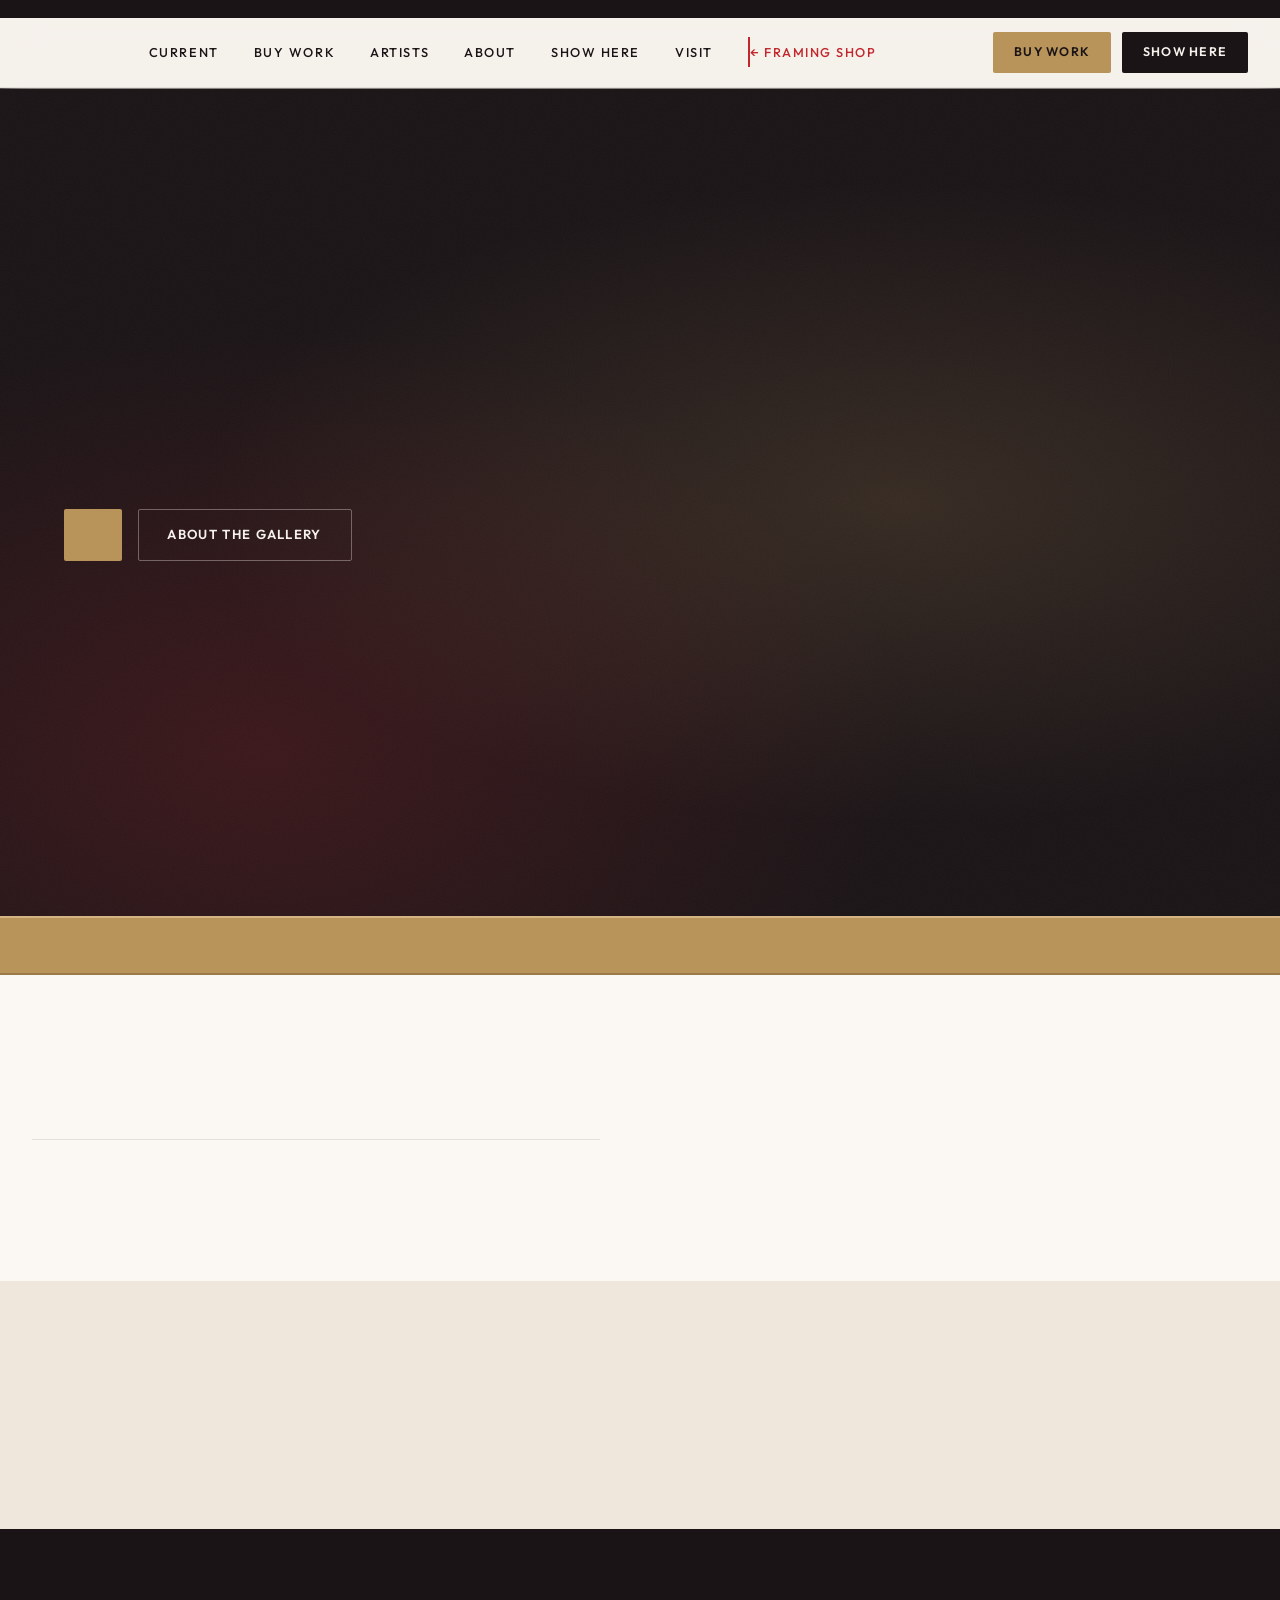
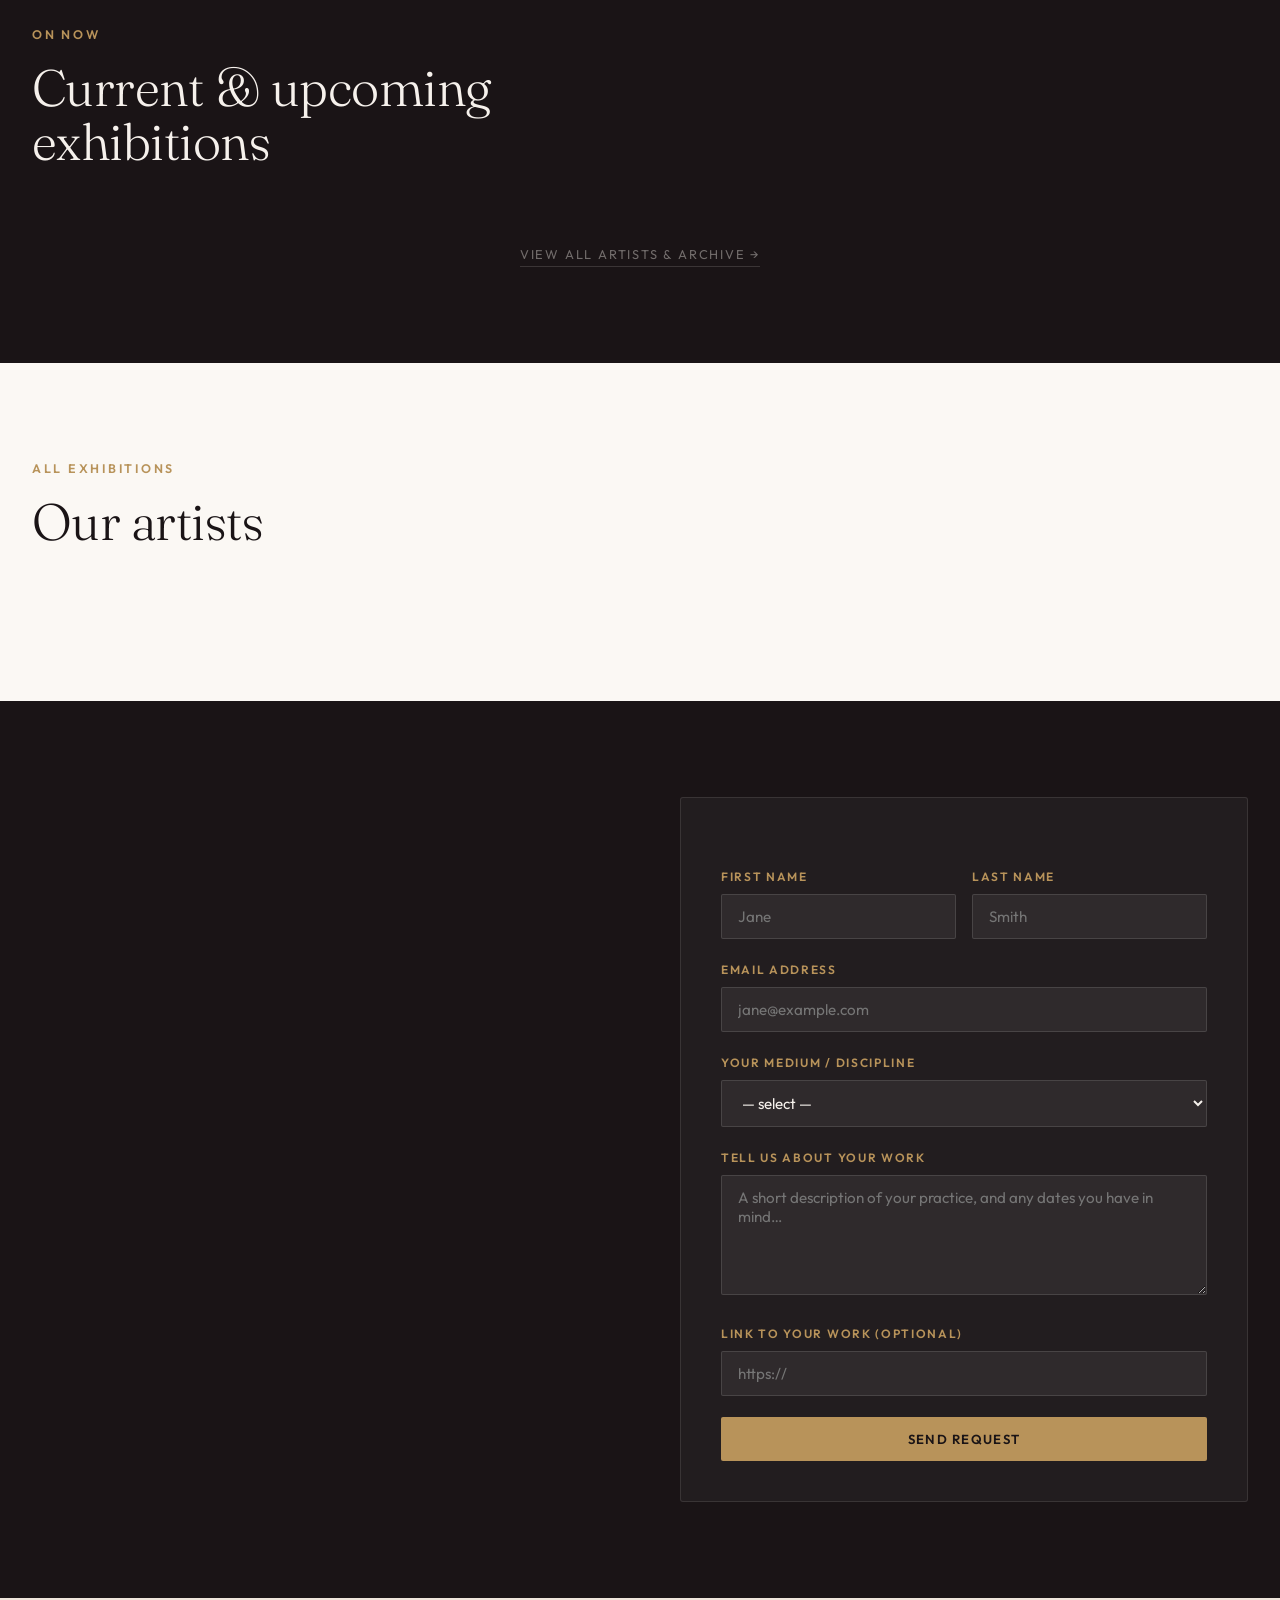
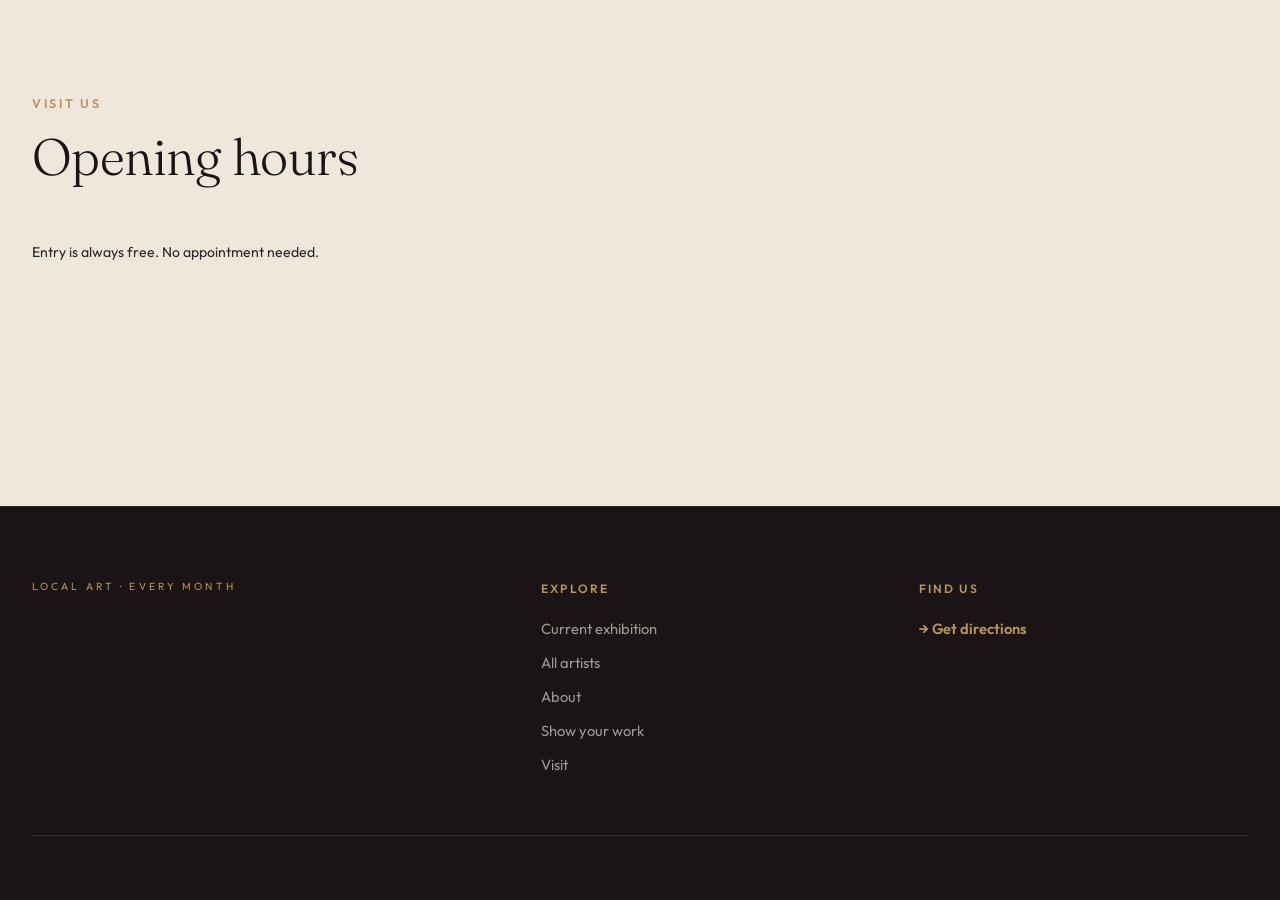
==== commit 67024af3: "Add files via upload" ====
--- a/index.html
+++ b/index.html
@@ -3,386 +3,376 @@
 <head>
 <meta charset="UTF-8">
 <meta name="viewport" content="width=device-width, initial-scale=1">
-<title>Gloucester Framing | Bespoke Fine Art &amp; Commercial Framing</title>
-<meta name="description" content="Gloucester Framing — bespoke, hand-made fine art and commercial framing in the heart of Gloucester for over 30 years.">
+<title>Gloucester Gallery | Local Art, Every Month</title>
+<meta name="description" content="Gloucester Gallery — a new local artist every month. Original works for sale. Free entry. Commercial Road, Gloucester.">
 <link rel="preconnect" href="https://fonts.googleapis.com">
 <link rel="preconnect" href="https://fonts.gstatic.com" crossorigin>
-<link href="https://fonts.googleapis.com/css2?family=Fraunces:opsz,wght@9..144,400;9..144,500;9..144,600;9..144,700&family=Outfit:wght@300;400;500;600&display=swap" rel="stylesheet">
+<link href="https://fonts.googleapis.com/css2?family=Fraunces:opsz,ital,wght@9..144,0,300;9..144,0,400;9..144,0,500;9..144,1,300;9..144,1,400;9..144,1,500&family=Outfit:wght@300;400;500;600&display=swap" rel="stylesheet">
+
 <style>
+/* ── TOKENS ─────────────────────────────────────────────── */
 :root{
-  --red:#d94040;
-  --red-dark:#b03030;
-  --red-deep:#8b2020;
-  --ink:#1a1416;
-  --ink-soft:#2c2326;
-  --paper:#f6f1ec;
-  --paper-warm:#efe6dc;
-  --cream:#fbf8f4;
+  --red:#c1272d; --red-dark:#7d1416; --red-deep:#5a0e10;
+  --ink:#1a1416; --ink-soft:#2c2326;
+  --paper:#f6f1ec; --paper-warm:#efe6dc; --cream:#fbf8f4;
+  --gold:#b8935a; --gold-light:#d4b483;
   --line:rgba(255,255,255,.12);
-  --display:"Fraunces",Georgia,serif;
-  --body:"Outfit",system-ui,sans-serif;
+  --D:"Fraunces",Georgia,serif;
+  --B:"Outfit",system-ui,sans-serif;
+  --ease:cubic-bezier(.22,1,.36,1);
 }
 *{margin:0;padding:0;box-sizing:border-box}
 html{scroll-behavior:smooth}
-body{
-  font-family:var(--body);
-  background:var(--paper);
-  color:var(--ink);
-  line-height:1.6;
-  -webkit-font-smoothing:antialiased;
-  overflow-x:hidden;
-}
-img{max-width:100%;display:block}
+body{font-family:var(--B);background:var(--paper);color:var(--ink);line-height:1.6;-webkit-font-smoothing:antialiased;overflow-x:hidden}
+img{max-width:100%;display:block;object-fit:cover}
 a{color:inherit;text-decoration:none}
 
-/* ---------- Top bar ---------- */
-.topbar{
-  background:var(--ink);
-  color:var(--paper);
-  font-size:.78rem;
-  letter-spacing:.08em;
-  text-transform:uppercase;
-}
-.topbar .wrap{
-  max-width:1280px;margin:0 auto;padding:.55rem 2rem;
-  display:flex;justify-content:space-between;align-items:center;gap:1rem;
-}
-.topbar a:hover{color:var(--red)}
+/* ── PROMO ───────────────────────────────────────────────── */
+#promo{
+  display:none;background:var(--gold);color:var(--ink);
+  text-align:center;font-size:.78rem;letter-spacing:.1em;
+  text-transform:uppercase;font-weight:600;padding:.6rem 2rem;
+}
+
+/* ── TOPBAR ──────────────────────────────────────────────── */
+.topbar{background:var(--ink);color:var(--paper);font-size:.78rem;letter-spacing:.08em;text-transform:uppercase}
+.topbar .wrap{max-width:1340px;margin:0 auto;padding:.55rem 2rem;display:flex;justify-content:space-between;align-items:center;gap:1rem}
+.topbar a:hover{color:var(--gold)}
 .topbar .socials{display:flex;gap:1.4rem}
 
-/* ---------- Header / Nav ---------- */
+/* ── HEADER ──────────────────────────────────────────────── */
 header{
-  position:sticky;top:0;z-index:100;
-  background:rgba(246,241,236,.88);
-  backdrop-filter:blur(12px);
-  border-bottom:1px solid rgba(26,20,22,.08);
-  transition:box-shadow .3s;
-}
-header.scrolled{box-shadow:0 8px 30px rgba(26,20,22,.08)}
-.nav{
-  max-width:1280px;margin:0 auto;padding:1rem 2rem;
-  display:flex;align-items:center;justify-content:space-between;gap:2rem;
-}
+  position:sticky;top:0;z-index:200;
+  background:rgba(246,241,236,.9);backdrop-filter:blur(16px);
+  border-bottom:1px solid rgba(26,20,22,.08);transition:box-shadow .3s;
+}
+header.scrolled{box-shadow:0 8px 32px rgba(26,20,22,.1)}
+.nav{max-width:1340px;margin:0 auto;padding:.9rem 2rem;display:flex;align-items:center;justify-content:space-between;gap:2rem}
 .logo{display:flex;align-items:center;gap:1rem}
-.logo img{height:92px;width:auto}
 .logo .wordmark{display:flex;flex-direction:column;line-height:1}
-.logo .wordmark b{
-  font-family:var(--display);font-weight:600;font-size:1.5rem;
-  color:var(--ink);letter-spacing:.01em;
-}
-.logo .wordmark small{
-  font-family:var(--body);font-size:.62rem;letter-spacing:.32em;
-  text-transform:uppercase;color:var(--red);margin-top:.25rem;
-}
-.nav-links{display:flex;gap:2.4rem;align-items:center}
-.nav-links a{
-  font-size:.82rem;letter-spacing:.12em;text-transform:uppercase;
-  font-weight:500;position:relative;padding:.3rem 0;
-}
-.nav-links a::after{
-  content:"";position:absolute;left:0;bottom:-2px;height:2px;width:0;
-  background:var(--red);transition:width .3s ease;
-}
+.logo .wordmark b{font-family:var(--D);font-weight:400;font-size:1.6rem;color:var(--ink);letter-spacing:.01em}
+.logo .wordmark small{font-family:var(--B);font-size:.6rem;letter-spacing:.32em;text-transform:uppercase;color:var(--gold);margin-top:.3rem}
+.nav-links{display:flex;gap:2.2rem;align-items:center}
+.nav-links a{font-size:.8rem;letter-spacing:.12em;text-transform:uppercase;font-weight:500;position:relative;padding:.3rem 0}
+.nav-links a::after{content:"";position:absolute;left:0;bottom:-2px;height:1px;width:0;background:var(--gold);transition:width .3s}
 .nav-links a:hover::after,.nav-links a.active::after{width:100%}
-.nav-cta{
-  background:var(--red);color:#fff;padding:.7rem 1.4rem;border-radius:2px;
-  font-size:.78rem;letter-spacing:.1em;text-transform:uppercase;font-weight:600;
-  transition:background .3s,transform .3s;
-}
-.nav-cta:hover{background:var(--red-dark);transform:translateY(-2px)}
+.nav-cta{background:var(--ink);color:var(--paper);padding:.65rem 1.3rem;border-radius:2px;font-size:.78rem;letter-spacing:.1em;text-transform:uppercase;font-weight:600;transition:background .3s,transform .3s}
+.nav-cta:hover{background:var(--red);transform:translateY(-2px)}
+.nav-framing{font-size:.75rem;color:var(--red);letter-spacing:.08em;text-transform:uppercase;border-left:2px solid var(--red);padding-left:.8rem;font-weight:600}
+.nav-framing:hover{color:var(--red-dark)}
+.nav-ctas{display:flex;gap:.7rem;align-items:center}
 .menu-btn{display:none;background:none;border:none;cursor:pointer;flex-direction:column;gap:5px}
-.menu-btn span{width:26px;height:2px;background:var(--ink);transition:.3s}
-
-/* ---------- Hero ---------- */
+.menu-btn span{width:24px;height:1.5px;background:var(--ink);transition:.3s}
+
+/* ── HERO ────────────────────────────────────────────────── */
 .hero{
-  position:relative;
-  background:linear-gradient(135deg,var(--ink) 0%,var(--red-deep) 120%);
-  color:var(--paper);
-  padding:7rem 2rem 8rem;
+  position:relative;min-height:92vh;
+  background:var(--ink);color:var(--paper);
+  display:flex;align-items:center;overflow:hidden;
+}
+.hero-bg{
+  position:absolute;inset:0;
+  background:
+    radial-gradient(ellipse at 70% 50%,rgba(184,147,90,.18) 0%,transparent 55%),
+    radial-gradient(ellipse at 20% 80%,rgba(193,39,45,.2) 0%,transparent 45%),
+    var(--ink);
+}
+.hero-noise{position:absolute;inset:0;opacity:.04;background-image:url("data:image/svg+xml,%3Csvg xmlns='http://www.w3.org/2000/svg' width='200' height='200'%3E%3Cfilter id='n'%3E%3CfeTurbulence type='fractalNoise' baseFrequency='.85' numOctaves='4'/%3E%3C/filter%3E%3Crect width='100%25' height='100%25' filter='url(%23n)'/%3E%3C/svg%3E");pointer-events:none}
+.hero-inner{max-width:1340px;width:100%;margin:0 auto;padding:5rem 2rem 6rem;position:relative;z-index:2;display:grid;grid-template-columns:1.1fr .9fr;gap:5rem;align-items:center}
+.hero-text .eyebrow{display:inline-block;font-size:.78rem;letter-spacing:.24em;text-transform:uppercase;color:var(--gold);font-weight:600;margin-bottom:1.8rem;border-left:3px solid var(--gold);padding-left:1rem}
+.hero-text h1{font-family:var(--D);font-weight:300;font-size:clamp(3rem,6vw,5.5rem);line-height:1;letter-spacing:-.02em;margin-bottom:1.8rem}
+.hero-text h1 em{font-style:italic;color:var(--gold)}
+.hero-text p.lead{font-size:1.12rem;color:rgba(246,241,236,.75);max-width:38ch;margin-bottom:2.8rem;line-height:1.7}
+.hero-actions{display:flex;gap:1rem;flex-wrap:wrap}
+
+/* ── BUTTONS ─────────────────────────────────────────────── */
+.btn{display:inline-flex;align-items:center;gap:.6rem;padding:.9rem 1.8rem;border-radius:2px;font-weight:600;font-size:.82rem;letter-spacing:.1em;text-transform:uppercase;transition:transform .3s var(--ease),background .3s,color .3s,border-color .3s;cursor:pointer;border:none;font-family:var(--B)}
+.btn-gold{background:var(--gold);color:var(--ink)}
+.btn-gold:hover{background:var(--gold-light);transform:translateY(-2px)}
+.btn-ghost{background:transparent;border:1px solid rgba(246,241,236,.35);color:var(--paper)}
+.btn-ghost:hover{border-color:var(--gold);color:var(--gold);transform:translateY(-2px)}
+.btn-ink{background:var(--ink);color:var(--paper)}
+.btn-ink:hover{background:var(--ink-soft);transform:translateY(-2px)}
+.btn-red{background:var(--red);color:#fff}
+.btn-red:hover{background:var(--red-dark);transform:translateY(-2px)}
+.btn-outline{background:transparent;border:1px solid currentColor}
+.btn-outline:hover{background:var(--ink);color:var(--paper)}
+
+/* ── ARTIST PANEL (hero right) ───────────────────────────── */
+.hero-panel{position:relative}
+.artist-card-hero{
+  background:rgba(255,255,255,.05);
+  border:1px solid rgba(184,147,90,.3);
+  border-radius:3px;overflow:hidden;
+  backdrop-filter:blur(8px);
+}
+.artist-card-hero .art-block{
+  aspect-ratio:4/3;position:relative;
+  background:linear-gradient(135deg,var(--ink-soft),var(--red-deep));
+  display:flex;align-items:center;justify-content:center;
   overflow:hidden;
 }
-.hero::before{
-  content:"";position:absolute;inset:0;
-  background:
-    radial-gradient(circle at 80% 20%,rgba(193,39,45,.35),transparent 45%),
-    radial-gradient(circle at 10% 90%,rgba(125,20,22,.4),transparent 50%);
-  pointer-events:none;
-}
-.hero::after{
-  content:"";position:absolute;inset:0;opacity:.05;pointer-events:none;
-  background-image:url("data:image/svg+xml,%3Csvg xmlns='http://www.w3.org/2000/svg' width='160' height='160'%3E%3Cfilter id='n'%3E%3CfeTurbulence type='fractalNoise' baseFrequency='.9' numOctaves='3'/%3E%3C/filter%3E%3Crect width='100%25' height='100%25' filter='url(%23n)'/%3E%3C/svg%3E");
-}
-.hero-inner{
-  max-width:1280px;margin:0 auto;position:relative;z-index:2;
-  display:grid;grid-template-columns:1.15fr .85fr;gap:4rem;align-items:center;
-}
-.hero .eyebrow{
-  display:inline-block;font-size:.8rem;letter-spacing:.22em;text-transform:uppercase;
-  color:var(--red);font-weight:600;margin-bottom:1.6rem;
-  border-left:3px solid var(--red);padding-left:1rem;
-}
-.hero h1{
-  font-family:var(--display);font-weight:500;
-  font-size:clamp(2.8rem,6vw,5rem);line-height:1.02;
-  letter-spacing:-.01em;margin-bottom:1.6rem;
-}
-.hero h1 em{font-style:italic;color:var(--red)}
-.hero p.lead{
-  font-size:1.15rem;color:rgba(246,241,236,.8);max-width:34ch;margin-bottom:2.5rem;
-}
-.hero-actions{display:flex;gap:1rem;flex-wrap:wrap}
-.btn{
-  display:inline-flex;align-items:center;gap:.6rem;
-  padding:.95rem 1.8rem;border-radius:2px;font-weight:600;
-  font-size:.85rem;letter-spacing:.08em;text-transform:uppercase;
-  transition:transform .3s,background .3s,color .3s;
-}
-.btn-primary{background:var(--red);color:#fff}
-.btn-primary:hover{background:#fff;color:var(--red-deep);transform:translateY(-2px)}
-.btn-ghost{border:1px solid rgba(246,241,236,.4);color:var(--paper)}
-.btn-ghost:hover{border-color:var(--red);color:var(--red);transform:translateY(-2px)}
-
-.hero-frame{
-  position:relative;aspect-ratio:3/4;
-  border:14px solid #efe6dc;
-  box-shadow:0 40px 80px rgba(0,0,0,.5),inset 0 0 0 2px rgba(0,0,0,.1);
-  background:#2c2326;
-  transform:rotate(2deg);
-  transition:transform .6s ease;
-}
-.hero-frame:hover{transform:rotate(0deg) scale(1.01)}
-.hero-frame .mat{
-  position:absolute;inset:0;border:26px solid #fbf8f4;
-}
-.hero-frame .art{
-  position:absolute;inset:26px;
-  overflow:hidden;
-  display:flex;align-items:flex-end;padding:0;
-}
-.hero-frame .art img{
-  width:100%;height:100%;object-fit:cover;display:block;
-}
-.hero-frame .art .caption{
-  position:absolute;bottom:0;left:0;right:0;
-  background:linear-gradient(to top,rgba(26,20,22,.85),transparent);
-  padding:1.4rem 1.2rem .9rem;
-  font-family:var(--display);font-style:italic;color:rgba(255,255,255,.9);
-  font-size:1rem;
-}
-.hero-frame .tag{
-  position:absolute;top:-18px;right:-18px;z-index:3;
-  background:var(--red);color:#fff;font-size:.7rem;letter-spacing:.12em;
-  text-transform:uppercase;font-weight:600;padding:.5rem .9rem;border-radius:2px;
-  box-shadow:0 8px 20px rgba(0,0,0,.3);
-}
-
-/* ---------- Marquee strip ---------- */
-.strip{
-  background:var(--red-dark);color:var(--cream);
-  padding:1rem 0;overflow:hidden;white-space:nowrap;
-  border-top:3px solid var(--red);border-bottom:3px solid var(--red);
-}
-.strip-track{display:inline-flex;gap:3rem;animation:scroll 28s linear infinite}
-.strip-track span{
-  font-family:var(--display);font-style:italic;font-size:1.05rem;
-  display:inline-flex;align-items:center;gap:3rem;
-}
-.strip-track span::after{content:"✦";color:var(--red);font-style:normal}
+.artist-card-hero .art-block img{width:100%;height:100%;object-fit:cover;opacity:.85}
+.artist-card-hero .art-block .no-img{font-family:var(--D);font-style:italic;color:rgba(246,241,236,.4);font-size:1.1rem;text-align:center;padding:2rem}
+.artist-card-hero .badge{
+  position:absolute;top:1rem;left:1rem;
+  background:var(--gold);color:var(--ink);
+  font-size:.65rem;letter-spacing:.18em;text-transform:uppercase;font-weight:700;
+  padding:.35rem .7rem;border-radius:1px;
+}
+.artist-card-hero .info{padding:1.6rem 1.8rem 1.8rem}
+.artist-card-hero .info .discipline{font-size:.72rem;letter-spacing:.22em;text-transform:uppercase;color:var(--gold);margin-bottom:.5rem}
+.artist-card-hero .info h3{font-family:var(--D);font-weight:400;font-size:1.6rem;margin-bottom:.3rem}
+.artist-card-hero .info .tagline{font-style:italic;color:rgba(246,241,236,.65);font-size:.95rem;margin-bottom:1.2rem}
+.artist-card-hero .info a{display:inline-block;font-size:.78rem;letter-spacing:.12em;text-transform:uppercase;color:var(--gold);border-bottom:1px solid rgba(184,147,90,.4);padding-bottom:.2rem;transition:border-color .3s}
+.artist-card-hero .info a:hover{border-color:var(--gold)}
+.launch-tag{
+  position:absolute;bottom:-1rem;right:1.5rem;
+  background:var(--red);color:#fff;
+  font-size:.7rem;letter-spacing:.1em;text-transform:uppercase;font-weight:600;
+  padding:.5rem 1rem;border-radius:2px;
+  box-shadow:0 8px 24px rgba(193,39,45,.4);
+}
+
+/* ── MARQUEE ─────────────────────────────────────────────── */
+.strip{background:var(--gold);color:var(--ink);padding:.9rem 0;overflow:hidden;white-space:nowrap;border-top:2px solid var(--gold-light);border-bottom:2px solid #9a7a48}
+.strip-track{display:inline-flex;gap:3rem;animation:scroll 32s linear infinite}
+.strip-track span{font-family:var(--D);font-style:italic;font-size:1rem;display:inline-flex;align-items:center;gap:3rem}
+.strip-track span::after{content:"◆";font-style:normal;font-size:.6rem;opacity:.6}
 @keyframes scroll{to{transform:translateX(-50%)}}
 
-/* ---------- Section base ---------- */
+/* ── SECTION DEFAULTS ────────────────────────────────────── */
 section{padding:6rem 2rem}
-.container{max-width:1280px;margin:0 auto}
-.section-head{max-width:640px;margin-bottom:3.5rem}
-.section-head .kicker{
-  font-size:.8rem;letter-spacing:.2em;text-transform:uppercase;
-  color:var(--red);font-weight:600;margin-bottom:1rem;display:block;
-}
-.section-head h2{
-  font-family:var(--display);font-weight:500;
-  font-size:clamp(2rem,4vw,3.2rem);line-height:1.08;letter-spacing:-.01em;
-}
+.container{max-width:1340px;margin:0 auto}
+.section-head{max-width:620px;margin-bottom:3.5rem}
+.section-head .kicker{font-size:.78rem;letter-spacing:.22em;text-transform:uppercase;color:var(--gold);font-weight:600;margin-bottom:1rem;display:block}
+.section-head h2{font-family:var(--D);font-weight:300;font-size:clamp(2rem,4vw,3.2rem);line-height:1.06;letter-spacing:-.01em}
 .section-head.center{margin-inline:auto;text-align:center}
 
-/* ---------- Intro / about teaser ---------- */
-.intro{background:var(--cream)}
-.intro-grid{display:grid;grid-template-columns:1fr 1fr;gap:5rem;align-items:center}
-.intro-text p{font-size:1.1rem;color:var(--ink-soft);margin-bottom:1.3rem}
-.intro-text .lead-line{
-  font-family:var(--display);font-size:1.5rem;font-style:italic;
-  color:var(--red-deep);line-height:1.4;margin-bottom:1.8rem;
-}
-.stat-row{display:flex;gap:3rem;margin-top:2.5rem}
-.stat strong{
-  display:block;font-family:var(--display);font-size:2.8rem;
-  color:var(--red);line-height:1;
-}
-.stat span{font-size:.85rem;letter-spacing:.08em;text-transform:uppercase;color:var(--ink-soft)}
-.intro-visual{
-  position:relative;aspect-ratio:4/5;background:#f0e8df;
-  border:12px solid #efe6dc;box-shadow:0 30px 60px rgba(26,20,22,.25);overflow:hidden;
-}
-.intro-visual img{width:100%;height:100%;object-fit:cover;display:block;}
-.intro-visual .label{
-  position:absolute;bottom:0;left:0;right:0;
-  background:rgba(26,20,22,.85);color:var(--cream);
-  padding:1.4rem;font-family:var(--display);font-style:italic;font-size:1.2rem;
-}
-
-/* ---------- Services ---------- */
-.services{background:var(--paper-warm)}
-.cards{display:grid;grid-template-columns:repeat(3,1fr);gap:1.8rem}
-.card{
-  background:var(--cream);border-radius:3px;overflow:hidden;
-  border:1px solid rgba(26,20,22,.07);
-  transition:transform .4s,box-shadow .4s;position:relative;
-}
-.card:hover{transform:translateY(-8px);box-shadow:0 30px 50px rgba(26,20,22,.15)}
-.card-top{
-  height:170px;display:flex;align-items:center;justify-content:center;
-  background:linear-gradient(135deg,var(--ink-soft),var(--red-deep));
+/* ── ABOUT ───────────────────────────────────────────────── */
+.about{background:var(--cream)}
+.about-grid{display:grid;grid-template-columns:1fr 1fr;gap:5rem;align-items:center}
+.about-text p{font-size:1.05rem;color:var(--ink-soft);margin-bottom:1.2rem;line-height:1.75}
+.stat-row{display:flex;gap:2.5rem;margin-top:2.8rem;padding-top:2rem;border-top:1px solid rgba(26,20,22,.1)}
+.stat strong{display:block;font-family:var(--D);font-size:2.6rem;font-weight:300;color:var(--gold);line-height:1}
+.stat span{font-size:.78rem;letter-spacing:.1em;text-transform:uppercase;color:var(--ink-soft)}
+.about-visual{position:relative}
+.launch-card{
+  background:var(--ink);color:var(--paper);
+  padding:2.5rem;border-radius:3px;
+  border-left:4px solid var(--gold);
   position:relative;overflow:hidden;
 }
-.card:nth-child(2) .card-top{background:linear-gradient(135deg,var(--red-dark),var(--ink))}
-.card:nth-child(3) .card-top{background:linear-gradient(135deg,var(--ink),var(--red))}
-.card:nth-child(4) .card-top{background:linear-gradient(135deg,var(--red-deep),var(--ink-soft))}
-.card:nth-child(5) .card-top{background:linear-gradient(135deg,var(--ink-soft),var(--red-dark))}
-.card:nth-child(6) .card-top{background:linear-gradient(135deg,var(--red),var(--ink))}
-.card-top svg{width:54px;height:54px;stroke:rgba(251,248,244,.9);stroke-width:1.4;fill:none}
-.card-body{padding:1.8rem}
-.card-body h3{font-family:var(--display);font-size:1.4rem;font-weight:500;margin-bottom:.6rem}
-.card-body p{color:var(--ink-soft);font-size:.97rem}
-.card .corner{
-  position:absolute;top:0;right:0;width:0;height:0;
-  border-top:42px solid var(--red);border-left:42px solid transparent;
-  opacity:0;transition:opacity .4s;
-}
-.card:hover .corner{opacity:1}
-
-/* ---------- Process ---------- */
-.process{background:var(--ink);color:var(--paper)}
-.process .section-head h2{color:var(--paper)}
+.launch-card::before{content:"";position:absolute;top:-40px;right:-40px;width:120px;height:120px;border-radius:50%;background:radial-gradient(circle,rgba(184,147,90,.15),transparent)}
+.launch-card .lc-kicker{font-size:.72rem;letter-spacing:.2em;text-transform:uppercase;color:var(--gold);margin-bottom:1rem}
+.launch-card p{color:rgba(246,241,236,.8);line-height:1.7;font-style:italic;font-family:var(--D);font-size:1.15rem}
+
+/* ── HOW IT WORKS ────────────────────────────────────────── */
+.how{background:var(--paper-warm)}
 .steps{display:grid;grid-template-columns:repeat(4,1fr);gap:2rem;counter-reset:step}
-.step{position:relative;padding-top:2rem}
-.step::before{
-  counter-increment:step;content:"0" counter(step);
-  font-family:var(--display);font-size:3.5rem;color:var(--red);
-  opacity:.45;line-height:1;display:block;margin-bottom:.8rem;
-}
-.step h4{font-family:var(--display);font-size:1.3rem;font-weight:500;margin-bottom:.6rem}
-.step p{color:rgba(246,241,236,.65);font-size:.95rem}
-.step::after{
-  content:"";position:absolute;top:1.4rem;right:-1rem;width:2rem;height:1px;
-  background:rgba(193,39,45,.5);
-}
-.step:last-child::after{display:none}
-
-/* ---------- Showcase ---------- */
-.showcase{background:var(--cream)}
-.gallery{display:grid;grid-template-columns:repeat(4,1fr);gap:1rem;grid-auto-rows:200px}
-.gallery div{
-  border:8px solid #efe6dc;box-shadow:0 14px 30px rgba(26,20,22,.12);
-  background-size:cover;transition:transform .4s,box-shadow .4s;
-}
-.gallery div:hover{transform:scale(1.03);box-shadow:0 24px 44px rgba(26,20,22,.22);z-index:2}
-.g1{grid-row:span 2;background:linear-gradient(135deg,var(--red-deep),var(--ink))}
-.g2{background:linear-gradient(160deg,var(--red),var(--red-dark))}
-.g3{background:linear-gradient(135deg,var(--ink-soft),var(--red-deep))}
-.g4{grid-column:span 2;background:linear-gradient(135deg,var(--red-dark),var(--ink))}
-.g5{background:linear-gradient(160deg,var(--ink),var(--red))}
-.g6{background:linear-gradient(135deg,var(--red-deep),var(--ink-soft))}
-.g7{grid-column:span 2;background:linear-gradient(135deg,var(--ink),var(--red-dark))}
-
-/* ---------- CTA banner ---------- */
-.cta{
-  background:linear-gradient(135deg,var(--red-dark),var(--red-deep));
-  color:#fff;text-align:center;position:relative;overflow:hidden;
-}
-.cta::before{
-  content:"";position:absolute;inset:0;opacity:.06;
-  background-image:url("data:image/svg+xml,%3Csvg xmlns='http://www.w3.org/2000/svg' width='160' height='160'%3E%3Cfilter id='n'%3E%3CfeTurbulence type='fractalNoise' baseFrequency='.9'/%3E%3C/filter%3E%3Crect width='100%25' height='100%25' filter='url(%23n)'/%3E%3C/svg%3E");
-}
-.cta .container{position:relative;z-index:2}
-.cta h2{font-family:var(--display);font-size:clamp(2rem,4.5vw,3.4rem);font-weight:500;margin-bottom:1.2rem}
-.cta p{font-size:1.15rem;color:rgba(255,255,255,.85);max-width:48ch;margin:0 auto 2.4rem}
-.cta .btn-primary{background:#fff;color:var(--red-deep)}
-.cta .btn-primary:hover{background:var(--ink);color:#fff}
-
-/* ---------- Footer ---------- */
-footer{background:var(--ink);color:var(--paper);padding:4.5rem 2rem 2rem}
-.foot-grid{
-  max-width:1280px;margin:0 auto;display:grid;
-  grid-template-columns:1.4fr 1fr 1fr;gap:3rem;padding-bottom:3rem;
-  border-bottom:1px solid var(--line);
-}
-.foot-brand img{height:64px;margin-bottom:1.4rem}
-.foot-brand p{color:rgba(246,241,236,.6);max-width:34ch}
-.foot-col h5{
-  font-size:.8rem;letter-spacing:.16em;text-transform:uppercase;
-  color:var(--red);margin-bottom:1.2rem;font-weight:600;
-}
-.foot-col a,.foot-col p{display:block;color:rgba(246,241,236,.75);margin-bottom:.7rem;font-size:.95rem}
-.foot-col a:hover{color:var(--red)}
-.foot-bottom{
-  max-width:1280px;margin:2rem auto 0;display:flex;
-  justify-content:space-between;align-items:center;flex-wrap:wrap;gap:1rem;
-  font-size:.82rem;color:rgba(246,241,236,.5);
-}
-.foot-bottom .socials{display:flex;gap:1.4rem}
-.foot-bottom a:hover{color:var(--red)}
-
-/* ---------- Reveal animation ---------- */
-.reveal{opacity:0;transform:translateY(28px);transition:opacity .8s ease,transform .8s ease}
+.step{padding:2rem 1.5rem;background:var(--cream);border-radius:3px;border:1px solid rgba(26,20,22,.07);transition:transform .4s,box-shadow .4s;position:relative;overflow:hidden}
+.step:hover{transform:translateY(-6px);box-shadow:0 24px 44px rgba(26,20,22,.1)}
+.step-num{font-family:var(--D);font-size:3.5rem;font-weight:300;color:var(--gold);opacity:.35;line-height:1;margin-bottom:.8rem}
+.step h4{font-family:var(--D);font-size:1.2rem;font-weight:400;margin-bottom:.6rem}
+.step p{color:var(--ink-soft);font-size:.93rem;line-height:1.65}
+
+/* ── CURRENT + UPCOMING ───────────────────────────────────── */
+.exhibitions{background:var(--ink);color:var(--paper)}
+.exhibitions .section-head h2{color:var(--paper)}
+.exhibition-grid{display:grid;grid-template-columns:1.6fr 1fr;gap:3rem;align-items:start}
+.ex-current{background:rgba(255,255,255,.04);border:1px solid rgba(184,147,90,.25);border-radius:3px;overflow:hidden}
+.ex-current .art-zone{aspect-ratio:16/9;background:linear-gradient(135deg,var(--ink-soft),var(--red-deep));position:relative;overflow:hidden}
+.ex-current .art-zone img{width:100%;height:100%;object-fit:cover}
+.ex-current .art-zone .overlay{position:absolute;inset:0;background:linear-gradient(to top,rgba(26,20,22,.9) 0%,transparent 60%)}
+.ex-current .art-zone .art-meta{position:absolute;bottom:1.8rem;left:2rem;right:2rem}
+.ex-current .art-zone .art-meta .month{font-size:.72rem;letter-spacing:.2em;text-transform:uppercase;color:var(--gold);margin-bottom:.4rem}
+.ex-current .art-zone .art-meta h3{font-family:var(--D);font-size:2rem;font-weight:300;line-height:1.1}
+.ex-current .art-zone .art-meta .disc{color:rgba(246,241,236,.6);font-size:.9rem;margin-top:.3rem}
+.ex-current .ex-body{padding:2rem 2.2rem 2.4rem}
+.ex-current .ex-body p{color:rgba(246,241,236,.72);margin-bottom:1.4rem;line-height:1.7}
+.ex-current .launch-info{display:flex;align-items:flex-start;gap:.8rem;background:rgba(193,39,45,.12);border-left:3px solid var(--red);padding:1rem 1.2rem;border-radius:0 2px 2px 0;margin-bottom:1.5rem}
+.ex-current .launch-info svg{flex-shrink:0;margin-top:.15rem}
+.ex-current .launch-info .li-text{font-size:.88rem;color:rgba(246,241,236,.8)}
+.ex-current .launch-info .li-text strong{display:block;color:var(--paper);margin-bottom:.15rem}
+.ex-sidebar{display:flex;flex-direction:column;gap:1.5rem}
+.ex-upcoming{background:rgba(255,255,255,.04);border:1px solid rgba(255,255,255,.1);border-radius:3px;overflow:hidden;transition:border-color .3s}
+.ex-upcoming:hover{border-color:rgba(184,147,90,.4)}
+.ex-upcoming .up-art{aspect-ratio:3/2;background:linear-gradient(135deg,var(--red-deep),var(--ink));position:relative;overflow:hidden}
+.ex-upcoming .up-art img{width:100%;height:100%;object-fit:cover;opacity:.7}
+.ex-upcoming .up-body{padding:1.4rem 1.6rem 1.8rem}
+.ex-upcoming .up-month{font-size:.68rem;letter-spacing:.2em;text-transform:uppercase;color:var(--gold);margin-bottom:.4rem}
+.ex-upcoming .up-body h4{font-family:var(--D);font-size:1.3rem;font-weight:400;margin-bottom:.2rem}
+.ex-upcoming .up-disc{font-size:.83rem;color:rgba(246,241,236,.55)}
+.ex-archive-link{text-align:center;margin-top:1rem}
+.ex-archive-link a{font-size:.8rem;letter-spacing:.14em;text-transform:uppercase;color:rgba(246,241,236,.4);border-bottom:1px solid rgba(246,241,236,.15);padding-bottom:.2rem;transition:color .3s}
+.ex-archive-link a:hover{color:var(--gold)}
+
+/* ── ARTIST PAGES (section hidden until artist selected) ─── */
+.artist-page{display:none}
+.artist-page.visible{display:block}
+.ap-hero{background:var(--ink);color:var(--paper);padding:5rem 2rem;position:relative;overflow:hidden}
+.ap-hero::before{content:"";position:absolute;inset:0;background:radial-gradient(ellipse at 80% 50%,rgba(184,147,90,.12),transparent 55%)}
+.ap-hero-inner{max-width:1340px;margin:0 auto;display:grid;grid-template-columns:auto 1fr;gap:4rem;align-items:center;position:relative;z-index:2}
+.ap-portrait{width:200px;height:200px;border-radius:50%;border:4px solid var(--gold);overflow:hidden;background:var(--ink-soft);flex-shrink:0}
+.ap-portrait img{width:100%;height:100%;object-fit:cover}
+.ap-portrait .initials{width:100%;height:100%;display:flex;align-items:center;justify-content:center;font-family:var(--D);font-size:3rem;font-weight:300;color:var(--gold)}
+.ap-info .disc{font-size:.75rem;letter-spacing:.2em;text-transform:uppercase;color:var(--gold);margin-bottom:.6rem}
+.ap-info h2{font-family:var(--D);font-size:clamp(2rem,4vw,3.5rem);font-weight:300;margin-bottom:.6rem}
+.ap-info .tagline{font-style:italic;color:rgba(246,241,236,.65);font-size:1.1rem;margin-bottom:1.2rem}
+.ap-info .bio{color:rgba(246,241,236,.75);max-width:55ch;line-height:1.75}
+.back-btn{display:inline-flex;align-items:center;gap:.5rem;font-size:.78rem;letter-spacing:.12em;text-transform:uppercase;color:var(--gold);margin-bottom:2rem;transition:gap .3s;cursor:pointer;background:none;border:none;font-family:var(--B)}
+.back-btn:hover{gap:.8rem}
+
+/* ── WORKS GRID ──────────────────────────────────────────── */
+.works-section{background:var(--paper-warm)}
+.works-grid{display:grid;grid-template-columns:repeat(3,1fr);gap:2rem}
+.work-card{background:var(--cream);border-radius:3px;overflow:hidden;border:1px solid rgba(26,20,22,.08);transition:transform .4s var(--ease),box-shadow .4s}
+.work-card:hover{transform:translateY(-8px);box-shadow:0 30px 50px rgba(26,20,22,.15)}
+.work-img{aspect-ratio:4/3;background:linear-gradient(135deg,var(--ink-soft),var(--red-deep));position:relative;overflow:hidden}
+.work-img img{width:100%;height:100%;object-fit:cover;transition:transform .6s var(--ease)}
+.work-card:hover .work-img img{transform:scale(1.05)}
+.work-img .no-img{width:100%;height:100%;display:flex;align-items:center;justify-content:center;font-family:var(--D);font-style:italic;color:rgba(246,241,236,.35);font-size:.95rem}
+.work-img .sold-tag{position:absolute;top:.9rem;left:.9rem;background:var(--ink);color:var(--paper);font-size:.65rem;letter-spacing:.14em;text-transform:uppercase;font-weight:600;padding:.3rem .65rem;border-radius:1px}
+.work-body{padding:1.4rem 1.6rem 1.8rem}
+.work-body h4{font-family:var(--D);font-size:1.1rem;font-weight:400;margin-bottom:.3rem}
+.work-body .meta{font-size:.82rem;color:var(--ink-soft);margin-bottom:.2rem}
+.work-body .size{font-size:.78rem;color:rgba(26,20,22,.5);margin-bottom:1rem}
+.work-footer{display:flex;align-items:center;justify-content:space-between;padding-top:1rem;border-top:1px solid rgba(26,20,22,.08)}
+.work-price{font-family:var(--D);font-size:1.4rem;font-weight:400;color:var(--ink)}
+.work-price.sold{color:rgba(26,20,22,.35);text-decoration:line-through;font-size:1rem}
+
+/* ── ARTIST GRID (all artists overview) ──────────────────── */
+.all-artists{background:var(--cream)}
+.artists-grid{display:grid;grid-template-columns:repeat(3,1fr);gap:2rem}
+.artist-thumb{cursor:pointer;border-radius:3px;overflow:hidden;border:1px solid rgba(26,20,22,.08);transition:transform .4s var(--ease),box-shadow .4s;background:var(--paper)}
+.artist-thumb:hover{transform:translateY(-6px);box-shadow:0 24px 44px rgba(26,20,22,.12)}
+.at-image{aspect-ratio:1;background:linear-gradient(135deg,var(--ink-soft),var(--red-deep));overflow:hidden;position:relative}
+.at-image img{width:100%;height:100%;object-fit:cover;transition:transform .6s var(--ease)}
+.artist-thumb:hover .at-image img{transform:scale(1.06)}
+.at-image .at-initials{width:100%;height:100%;display:flex;align-items:center;justify-content:center;font-family:var(--D);font-size:3rem;font-weight:300;color:rgba(246,241,236,.4)}
+.at-status{position:absolute;top:.8rem;left:.8rem;font-size:.63rem;letter-spacing:.16em;text-transform:uppercase;font-weight:700;padding:.3rem .65rem;border-radius:1px}
+.at-status.current{background:var(--gold);color:var(--ink)}
+.at-status.upcoming{background:var(--red);color:#fff}
+.at-status.past{background:rgba(26,20,22,.7);color:rgba(246,241,236,.7)}
+.at-body{padding:1.4rem 1.5rem 1.8rem}
+.at-disc{font-size:.72rem;letter-spacing:.2em;text-transform:uppercase;color:var(--gold);margin-bottom:.4rem}
+.at-body h4{font-family:var(--D);font-size:1.25rem;font-weight:400;margin-bottom:.2rem}
+.at-month{font-size:.82rem;color:var(--ink-soft)}
+.at-tagline{font-size:.88rem;font-style:italic;color:rgba(26,20,22,.55);margin-top:.3rem}
+
+/* ── RENT THE GALLERY ────────────────────────────────────── */
+.rent{background:var(--ink);color:var(--paper)}
+.rent .section-head h2{color:var(--paper)}
+.rent-grid{display:grid;grid-template-columns:1fr 1fr;gap:5rem;align-items:start}
+.rent-points{list-style:none;margin:1.8rem 0 2.5rem}
+.rent-points li{display:flex;align-items:flex-start;gap:1rem;padding:.9rem 0;border-bottom:1px solid rgba(255,255,255,.06);font-size:.97rem;color:rgba(246,241,236,.78);line-height:1.55}
+.rent-points li::before{content:"◆";color:var(--gold);font-size:.55rem;flex-shrink:0;margin-top:.45rem}
+.rent-text p{color:rgba(246,241,236,.72);line-height:1.75;margin-bottom:1.2rem}
+
+/* ── CONTACT FORM ────────────────────────────────────────── */
+.form-card{background:rgba(255,255,255,.04);border:1px solid rgba(255,255,255,.1);border-radius:3px;padding:2.5rem}
+.form-card h3{font-family:var(--D);font-size:1.5rem;font-weight:300;color:var(--paper);margin-bottom:1.8rem}
+.fgroup{margin-bottom:1.3rem}
+.fgroup label{display:block;font-size:.75rem;letter-spacing:.14em;text-transform:uppercase;color:var(--gold);margin-bottom:.5rem;font-weight:600}
+.fgroup input,.fgroup textarea,.fgroup select{
+  width:100%;background:rgba(255,255,255,.06);
+  border:1px solid rgba(255,255,255,.12);border-radius:2px;
+  color:var(--paper);font-family:var(--B);font-size:.95rem;
+  padding:.75rem 1rem;transition:border-color .3s,background .3s;
+}
+.fgroup input:focus,.fgroup textarea:focus,.fgroup select:focus{outline:none;border-color:var(--gold);background:rgba(255,255,255,.09)}
+.fgroup textarea{resize:vertical;min-height:120px}
+.fgroup select option{background:var(--ink)}
+.form-row{display:grid;grid-template-columns:1fr 1fr;gap:1rem}
+#enquiry-success{display:none;text-align:center;padding:2rem;color:var(--gold);font-family:var(--D);font-style:italic;font-size:1.2rem}
+
+/* ── HOURS ───────────────────────────────────────────────── */
+.hours{background:var(--paper-warm)}
+.hours-inner{display:grid;grid-template-columns:1fr 1fr;gap:4rem;align-items:start}
+.hours-list .row{display:flex;justify-content:space-between;align-items:center;padding:.85rem 0;border-bottom:1px solid rgba(26,20,22,.08);font-size:.95rem}
+.hours-list .row span:last-child{font-weight:600;color:var(--ink)}
+.hours-list .row.closed span:last-child{color:rgba(26,20,22,.35);font-weight:400}
+.sister-card{background:var(--ink);color:var(--paper);padding:2.5rem;border-radius:3px;border-top:4px solid var(--red)}
+.sister-card .sk-kicker{font-size:.72rem;letter-spacing:.2em;text-transform:uppercase;color:var(--red);margin-bottom:.8rem}
+.sister-card h3{font-family:var(--D);font-size:1.5rem;font-weight:300;margin-bottom:.8rem}
+.sister-card p{color:rgba(246,241,236,.7);margin-bottom:1.5rem;font-size:.95rem;line-height:1.65}
+
+/* ── FOOTER ──────────────────────────────────────────────── */
+footer{background:var(--ink);color:var(--paper);padding:4.5rem 2rem 2rem;border-top:1px solid rgba(255,255,255,.06)}
+.foot-grid{max-width:1340px;margin:0 auto;display:grid;grid-template-columns:1.4fr 1fr 1fr;gap:3rem;padding-bottom:3rem;border-bottom:1px solid var(--line)}
+.foot-brand p{color:rgba(246,241,236,.5);max-width:34ch;font-size:.93rem;line-height:1.65;margin-top:.8rem}
+.foot-brand .fb-name{font-family:var(--D);font-size:1.5rem;font-weight:300;color:var(--paper)}
+.foot-brand .fb-tag{font-size:.65rem;letter-spacing:.3em;text-transform:uppercase;color:var(--gold)}
+.foot-col h5{font-size:.75rem;letter-spacing:.18em;text-transform:uppercase;color:var(--gold);margin-bottom:1.2rem;font-weight:600}
+.foot-col a,.foot-col p{display:block;color:rgba(246,241,236,.6);margin-bottom:.65rem;font-size:.92rem;transition:color .3s}
+.foot-col a:hover{color:var(--gold)}
+.foot-bottom{max-width:1340px;margin:2rem auto 0;display:flex;justify-content:space-between;align-items:center;flex-wrap:wrap;gap:1rem}
+.foot-bottom span{font-size:.78rem;color:rgba(246,241,236,.35)}
+.socials{display:flex;gap:1.4rem}
+.socials a{font-size:.78rem;letter-spacing:.08em;text-transform:uppercase;color:rgba(246,241,236,.4);transition:color .3s}
+.socials a:hover{color:var(--gold)}
+
+/* ── MODAL ───────────────────────────────────────────────── */
+.modal-overlay{display:none;position:fixed;inset:0;background:rgba(26,20,22,.9);z-index:500;align-items:center;justify-content:center;padding:2rem;backdrop-filter:blur(8px)}
+.modal-overlay.open{display:flex}
+.modal{background:var(--cream);border-radius:3px;max-width:540px;width:100%;overflow:hidden;position:relative;max-height:90vh;overflow-y:auto}
+.modal-img{aspect-ratio:4/3;background:linear-gradient(135deg,var(--ink-soft),var(--red-deep));overflow:hidden}
+.modal-img img{width:100%;height:100%;object-fit:cover}
+.modal-body{padding:2rem 2.2rem 2.4rem}
+.modal-body h3{font-family:var(--D);font-size:1.5rem;font-weight:400;margin-bottom:.4rem}
+.modal-body .modal-meta{font-size:.88rem;color:var(--ink-soft);margin-bottom:.2rem}
+.modal-body .modal-size{font-size:.82rem;color:rgba(26,20,22,.5);margin-bottom:1.5rem}
+.modal-price-row{display:flex;align-items:center;justify-content:space-between;margin-bottom:1.5rem}
+.modal-price{font-family:var(--D);font-size:2rem;font-weight:300;color:var(--ink)}
+.modal-note{font-size:.82rem;color:var(--ink-soft);margin-bottom:1.5rem;background:var(--paper-warm);padding:1rem;border-radius:2px;border-left:3px solid var(--gold);line-height:1.6}
+.modal-close{position:absolute;top:1rem;right:1rem;background:var(--ink);color:var(--paper);border:none;width:32px;height:32px;border-radius:50%;cursor:pointer;font-size:1rem;display:flex;align-items:center;justify-content:center;transition:background .3s}
+.modal-close:hover{background:var(--red)}
+#payment-form .fgroup input{background:rgba(26,20,22,.06);border:1px solid rgba(26,20,22,.18);color:var(--ink)}
+#payment-form .fgroup input:focus{border-color:var(--gold);background:rgba(26,20,22,.03)}
+#payment-form .fgroup label{color:var(--ink-soft)}
+#card-element{background:rgba(26,20,22,.06);border:1px solid rgba(26,20,22,.18);border-radius:2px;padding:.85rem 1rem;margin-top:.5rem;transition:border-color .3s}
+#card-element.StripeElement--focus{border-color:var(--gold)}
+#payment-success{display:none;text-align:center;padding:2rem}
+#payment-success .tick{font-size:3rem;margin-bottom:1rem}
+#payment-success h4{font-family:var(--D);font-size:1.5rem;font-weight:300;margin-bottom:.8rem;color:var(--ink)}
+#payment-success p{color:var(--ink-soft);font-size:.93rem;line-height:1.65}
+.test-mode-badge{background:var(--red);color:#fff;font-size:.65rem;letter-spacing:.12em;text-transform:uppercase;font-weight:700;padding:.25rem .6rem;border-radius:1px;margin-left:.6rem;vertical-align:middle}
+
+/* ── REVEAL ──────────────────────────────────────────────── */
+.reveal{opacity:0;transform:translateY(28px);transition:opacity .7s var(--ease),transform .7s var(--ease)}
 .reveal.in{opacity:1;transform:none}
 
-/* ---------- Responsive ---------- */
-@media(max-width:980px){
-  .hero-inner,.intro-grid{grid-template-columns:1fr;gap:3rem}
-  .hero-frame{max-width:360px;margin:0 auto}
-  .cards{grid-template-columns:repeat(2,1fr)}
+/* ── RESPONSIVE ──────────────────────────────────────────── */
+@media(max-width:1024px){
+  .hero-inner{grid-template-columns:1fr;gap:3rem}
+  .hero-panel{max-width:460px}
+  .about-grid,.exhibition-grid,.rent-grid,.hours-inner{grid-template-columns:1fr}
   .steps{grid-template-columns:repeat(2,1fr)}
-  .step::after{display:none}
-  .gallery{grid-template-columns:repeat(2,1fr)}
+  .works-grid{grid-template-columns:repeat(2,1fr)}
+  .artists-grid{grid-template-columns:repeat(2,1fr)}
   .foot-grid{grid-template-columns:1fr 1fr}
-}
-@media(max-width:640px){
-  .topbar .wrap{flex-direction:column;gap:.4rem;text-align:center}
-  .nav-links{
-    display:none;position:absolute;top:100%;left:0;right:0;
-    flex-direction:column;background:var(--cream);padding:1.5rem 2rem;
-    gap:1.4rem;box-shadow:0 20px 40px rgba(0,0,0,.15);
-  }
+  .ap-hero-inner{grid-template-columns:1fr;text-align:center}
+  .ap-portrait{margin:0 auto}
+}
+@media(max-width:768px){
+  .nav-links{display:none;position:fixed;inset:0;top:60px;background:var(--cream);flex-direction:column;padding:3rem 2rem;gap:2rem;z-index:190}
   .nav-links.open{display:flex}
   .menu-btn{display:flex}
-  .cards,.gallery,.steps,.foot-grid{grid-template-columns:1fr}
-  .g4,.g7{grid-column:span 1}
-  section{padding:4rem 1.4rem}
-  .stat-row{gap:2rem}
-  .logo img{height:64px}
-  .logo .wordmark b{font-size:1.15rem}
+  .nav-ctas{display:none}
+  .hero-inner{padding:4rem 0 5rem}
+  .steps{grid-template-columns:1fr}
+  .works-grid,.artists-grid{grid-template-columns:1fr}
+  .foot-grid{grid-template-columns:1fr}
+  .form-row{grid-template-columns:1fr}
 }
 </style>
-<style>
-/* added for content-driven version */
-.promo{background:var(--red);color:#fff;text-align:center;padding:.7rem 1.5rem;font-size:.9rem;letter-spacing:.02em;font-weight:500}
-.hours{background:var(--cream)}
-.hours-wrap{max-width:560px;margin:0 auto}
-.hours-list{margin-top:2rem;border-top:1px solid rgba(26,20,22,.12)}
-.hours-list .row{display:flex;justify-content:space-between;padding:.85rem .2rem;border-bottom:1px solid rgba(26,20,22,.1);font-size:1.02rem}
-.hours-list .row span:first-child{font-weight:500}
-.hours-list .row.closed span:last-child{color:var(--red);font-style:italic}
-.gallery div.photo{background-size:cover;background-position:center;position:relative}
-.gallery div.photo .cap{position:absolute;inset:auto 0 0 0;background:rgba(26,20,22,.78);color:var(--cream);font-size:.8rem;padding:.5rem .7rem;opacity:0;transition:opacity .3s}
-.gallery div.photo:hover .cap{opacity:1}
-.foot-col .hours-mini div{display:flex;justify-content:space-between;color:rgba(246,241,236,.75);font-size:.9rem;margin-bottom:.45rem;gap:1rem}
-</style>
-
 </head>
 <body>
 
-<!-- All visible content is built from content.js -->
+<!-- PROMO -->
 <div id="promo"></div>
 
+<!-- TOP BAR -->
 <div class="topbar">
   <div class="wrap">
     <span id="tb-address"></span>
@@ -390,124 +380,247 @@
   </div>
 </div>
 
+<!-- HEADER -->
 <header id="header">
   <nav class="nav">
-    <a href="#" class="logo"><img src="[data-uri]" alt="Gloucester Framing"><span class="wordmark"><b>Gloucester Framing</b><small>Bespoke &middot; Hand-made</small></span></a>
+    <div class="logo">
+      <div class="wordmark">
+        <b id="nav-name"></b>
+        <small id="nav-tag"></small>
+      </div>
+    </div>
     <div class="nav-links" id="navLinks">
-      <a href="#" class="active">Home</a>
+      <a href="#current">Current</a>
+      <a href="gallery.html">Buy Work</a>
+      <a href="#artists">Artists</a>
       <a href="#about">About</a>
-      <a href="#services">Framing</a>
-      <a href="#work">Our Work</a>
-      <a href="#hours">Hours</a>
-      <a href="#contact" class="nav-cta">Contact</a>
-    </div>
-    <button class="menu-btn" id="menuBtn" aria-label="Menu"><span></span><span></span><span></span></button>
+      <a href="#rent">Show Here</a>
+      <a href="#hours">Visit</a>
+      <a id="framing-link" class="nav-framing" href="#" target="_blank">← Framing Shop</a>
+    </div>
+    <div class="nav-ctas">
+      <a href="gallery.html" class="nav-cta" style="background:var(--gold);color:var(--ink)">Buy Work</a>
+      <a href="#rent" class="nav-cta">Show Here</a>
+    </div>
+    <button class="menu-btn" id="menuBtn" aria-label="Menu">
+      <span></span><span></span><span></span>
+    </button>
   </nav>
 </header>
 
-<section class="hero">
-  <div class="hero-inner">
-    <div class="hero-copy">
+<!-- HERO -->
+<section class="hero" id="top">
+  <div class="hero-bg"></div>
+  <div class="hero-noise"></div>
+  <div class="hero-inner container">
+    <div class="hero-text">
       <span class="eyebrow" id="h-eyebrow"></span>
       <h1 id="h-heading"></h1>
       <p class="lead" id="h-lead"></p>
       <div class="hero-actions">
-        <a href="#services" class="btn btn-primary" id="h-btn"></a>
-      </div>
-    </div>
-    <div class="hero-frame">
-      <span class="tag" id="h-tag"></span>
-      <div class="mat">
-        <div class="art">
-          <img id="h-frame-img" src="" alt="Framing example">
-          <div class="caption" id="h-cap"></div>
+        <a id="h-cta" href="#current" class="btn btn-gold"></a>
+        <a href="#about" class="btn btn-ghost">About the gallery</a>
+      </div>
+    </div>
+    <div class="hero-panel" id="hero-panel">
+      <!-- populated by JS -->
+    </div>
+  </div>
+</section>
+
+<!-- STRIP -->
+<div class="strip" aria-hidden="true">
+  <div class="strip-track" id="strip"></div>
+</div>
+
+<!-- ABOUT -->
+<section class="about" id="about">
+  <div class="container">
+    <div class="about-grid">
+      <div class="about-text">
+        <div class="section-head">
+          <span class="kicker" id="ab-kicker"></span>
+          <h2 id="ab-heading"></h2>
         </div>
+        <p id="ab-body1"></p>
+        <p id="ab-body2"></p>
+        <p id="ab-body3"></p>
+        <div class="stat-row" id="ab-stats"></div>
+      </div>
+      <div class="about-visual reveal">
+        <div class="launch-card">
+          <div class="lc-kicker">Launch events</div>
+          <p id="ab-launch"></p>
+        </div>
       </div>
     </div>
   </div>
 </section>
 
-<div class="strip"><div class="strip-track" id="strip"></div></div>
-
-<section class="intro" id="about">
-  <div class="container intro-grid">
-    <div class="intro-text reveal">
-      <span class="section-head kicker" id="ab-kicker"></span>
-      <p class="lead-line" id="ab-lead"></p>
-      <p id="ab-p1"></p>
-      <p id="ab-p2"></p>
-      <div class="stat-row" id="ab-stats"></div>
-    </div>
-    <div class="intro-visual reveal"><img src="images/jacket_red.jpg" alt="Framing example"><div class="label" id="ab-vis"></div></div>
+<!-- HOW IT WORKS -->
+<section class="how" id="how">
+  <div class="container">
+    <div class="section-head">
+      <span class="kicker" id="how-kicker"></span>
+      <h2 id="how-heading"></h2>
+    </div>
+    <div class="steps" id="how-steps"></div>
   </div>
 </section>
 
-<section class="services" id="services">
+<!-- CURRENT + UPCOMING EXHIBITIONS -->
+<section class="exhibitions" id="current">
   <div class="container">
-    <div class="section-head center reveal">
-      <span class="kicker" id="sv-kicker"></span>
-      <h2 id="sv-heading"></h2>
-    </div>
-    <div class="cards" id="sv-cards"></div>
+    <div class="section-head">
+      <span class="kicker">On now</span>
+      <h2>Current &amp; upcoming exhibitions</h2>
+    </div>
+    <div class="exhibition-grid" id="exhibition-grid">
+    </div>
+    <div class="ex-archive-link"><a href="#artists">View all artists &amp; archive →</a></div>
   </div>
 </section>
 
-<section class="process" id="process">
+<!-- ALL ARTISTS -->
+<section class="all-artists" id="artists">
   <div class="container">
-    <div class="section-head reveal">
-      <span class="kicker" id="pr-kicker"></span>
-      <h2 id="pr-heading"></h2>
-    </div>
-    <div class="steps" id="pr-steps"></div>
+    <div class="section-head">
+      <span class="kicker">All exhibitions</span>
+      <h2>Our artists</h2>
+    </div>
+    <div class="artists-grid" id="artists-grid"></div>
   </div>
 </section>
 
-<section class="showcase" id="work" style="background:var(--paper-warm);padding:3rem 2rem;text-align:center">
+<!-- INDIVIDUAL ARTIST PAGE (shown/hidden) -->
+<section class="artist-page" id="artist-page">
+  <div class="ap-hero" id="ap-hero">
+    <div class="container">
+      <button class="back-btn" id="back-btn">← Back to all artists</button>
+      <div class="ap-hero-inner">
+        <div class="ap-portrait" id="ap-portrait"></div>
+        <div class="ap-info">
+          <div class="disc" id="ap-disc"></div>
+          <h2 id="ap-name"></h2>
+          <div class="tagline" id="ap-tagline"></div>
+          <p class="bio" id="ap-bio"></p>
+          <div id="ap-launch-block" style="margin-top:1.5rem;display:none">
+            <div class="ex-current" style="max-width:440px;border-color:rgba(184,147,90,.3)">
+              <div class="ex-body" style="padding:1.2rem 1.4rem">
+                <div class="launch-info">
+                  <svg viewBox="0 0 24 24" width="18" height="18" stroke="var(--red)" stroke-width="1.8" fill="none"><rect x="3" y="4" width="18" height="18" rx="2"/><path d="M16 2v4M8 2v4M3 10h18"/></svg>
+                  <div class="li-text"><strong id="ap-launch-date"></strong><span id="ap-launch-note"></span></div>
+                </div>
+              </div>
+            </div>
+          </div>
+        </div>
+      </div>
+    </div>
+  </div>
+  <section class="works-section">
+    <div class="container">
+      <div class="section-head">
+        <span class="kicker">Works for sale</span>
+        <h2 id="ap-works-heading"></h2>
+      </div>
+      <div class="works-grid" id="works-grid"></div>
+    </div>
+  </section>
+</section>
+
+<!-- RENT THE GALLERY -->
+<section class="rent" id="rent">
   <div class="container">
-    <p style="color:var(--ink-soft);font-family:var(--display);font-style:italic;font-size:1.2rem">Click any service above to browse examples from that category.</p>
+    <div class="rent-grid">
+      <div class="rent-text">
+        <div class="section-head">
+          <span class="kicker" id="rent-kicker"></span>
+          <h2 id="rent-heading"></h2>
+        </div>
+        <p id="rent-body"></p>
+        <ul class="rent-points" id="rent-points"></ul>
+      </div>
+      <div>
+        <div class="form-card">
+          <h3 id="rent-form-heading"></h3>
+          <form id="enquiry-form" novalidate>
+            <div class="form-row">
+              <div class="fgroup"><label>First name</label><input type="text" name="fname" required placeholder="Jane"></div>
+              <div class="fgroup"><label>Last name</label><input type="text" name="lname" required placeholder="Smith"></div>
+            </div>
+            <div class="fgroup"><label>Email address</label><input type="email" name="email" required placeholder="jane@example.com"></div>
+            <div class="fgroup"><label>Your medium / discipline</label>
+              <select name="medium">
+                <option value="">— select —</option>
+                <option>Oil painting</option>
+                <option>Watercolour</option>
+                <option>Acrylic</option>
+                <option>Photography</option>
+                <option>Printmaking</option>
+                <option>Sculpture / 3D</option>
+                <option>Ceramics</option>
+                <option>Mixed media</option>
+                <option>Illustration</option>
+                <option>Other</option>
+              </select>
+            </div>
+            <div class="fgroup"><label>Tell us about your work</label><textarea name="message" placeholder="A short description of your practice, and any dates you have in mind…"></textarea></div>
+            <div class="fgroup"><label>Link to your work (optional)</label><input type="url" name="website" placeholder="https://"></div>
+            <button type="submit" class="btn btn-gold" style="width:100%;justify-content:center" id="enquiry-btn">Send request</button>
+          </form>
+          <div id="enquiry-success">
+            <div style="font-size:2.5rem;margin-bottom:.8rem">✦</div>
+            <p id="enquiry-success-msg"></p>
+          </div>
+        </div>
+      </div>
+    </div>
   </div>
 </section>
 
+<!-- HOURS -->
 <section class="hours" id="hours">
-  <div class="container hours-wrap reveal">
-    <div class="section-head center" style="margin-bottom:1rem">
-      <span class="kicker">Visit us</span>
-      <h2>Opening hours</h2>
-    </div>
-    <div class="hours-list" id="hours-list"></div>
+  <div class="container">
+    <div class="hours-inner">
+      <div>
+        <div class="section-head">
+          <span class="kicker">Visit us</span>
+          <h2>Opening hours</h2>
+        </div>
+        <div class="hours-list" id="hours-list"></div>
+        <p style="margin-top:1.5rem;font-size:.88rem;color:var(--ink-soft)">Entry is always free. No appointment needed.</p>
+      </div>
+      <div class="sister-card reveal">
+        <div class="sk-kicker">Next door</div>
+        <h3>Gloucester Framing</h3>
+        <p>Our sister workshop offers bespoke, hand-made framing for anything you buy here — or anything you bring in from home. Conservation standards, over 500 mouldings, and 30+ years of experience.</p>
+        <a id="sister-link" href="#" class="btn btn-red">Visit Gloucester Framing →</a>
+      </div>
+    </div>
   </div>
 </section>
 
-<section class="cta" id="contact">
-  <div class="container">
-    <h2 id="ct-heading"></h2>
-    <p id="ct-text"></p>
-    <div class="hero-actions" style="justify-content:center">
-      <a href="#" class="btn btn-primary" id="ct-call"></a>
-      <a href="#" class="btn btn-ghost" id="ct-email">Email us</a>
-    </div>
-    <p id="ct-note" style="margin-top:1.8rem;font-size:.85rem;color:rgba(255,255,255,.6)"></p>
-  </div>
-</section>
-
+<!-- FOOTER -->
 <footer>
   <div class="foot-grid">
     <div class="foot-brand">
-      <img src="[data-uri]" alt="Gloucester Framing">
+      <div class="fb-name" id="ft-name"></div>
+      <div class="fb-tag">Local art · Every month</div>
       <p id="ft-blurb"></p>
     </div>
     <div class="foot-col">
       <h5>Explore</h5>
+      <a href="#current">Current exhibition</a>
+      <a href="#artists">All artists</a>
       <a href="#about">About</a>
-      <a href="#services">Framing</a>
-      <a href="#work">Our Work</a>
-      <a href="#hours">Opening Hours</a>
-      <a href="#contact">Contact</a>
+      <a href="#rent">Show your work</a>
+      <a href="#hours">Visit</a>
     </div>
     <div class="foot-col">
-      <h5>Visit / Contact</h5>
+      <h5>Find us</h5>
       <p id="ft-address"></p>
-      <a id="ft-directions" target="_blank" rel="noopener" style="color:var(--red);font-weight:600">→ Get directions</a>
+      <a id="ft-directions" target="_blank" rel="noopener" style="color:var(--gold);font-weight:600">→ Get directions</a>
       <a id="ft-phone"></a>
       <a id="ft-email"></a>
     </div>
@@ -518,301 +631,437 @@
   </div>
 </footer>
 
-<script>
-/* ============================================================
-   GLOUCESTER FRAMING — EDITABLE CONTENT
-   ------------------------------------------------------------
-   This is the ONLY file you need to edit to update the website.
-   Change the text between the "quotation marks", save the file,
-   and upload it. The website updates itself.
-
-   TIPS
-   • Only change what's INSIDE the "quote marks".
-   • Keep the commas at the end of each line.
-   • For images, see the GALLERY section at the bottom.
-   • If something breaks, you probably deleted a quote, comma
-     or bracket — undo your change and try again.
-   ============================================================ */
-
-window.CONTENT = {
-
-  /* ---------- BUSINESS DETAILS (top bar + footer) ---------- */
-  business: {
-    address1: "9 Commercial Road",
-    address2: "Gloucester · GL1 2DY",
-    phone: "01452 524 272",
-    phoneLink: "01452524272",          // digits only, no spaces
-    email: "info@gloucesterframing.com",
-    // Get-directions button. Paste a Google Maps link here if you
-    // want a precise pin; otherwise leave as is.
-    mapsUrl: "https://www.google.com/maps/dir/?api=1&destination=Gloucester+Framing+9+Commercial+Road+Gloucester+GL1+2DY",
-    // ---- SOCIAL MEDIA ----
-    // You currently have no social presence, so these are switched
-    // OFF. When you set up an account, just paste the full link
-    // (e.g. "https://www.facebook.com/YourPage") between the quotes
-    // and that icon will automatically appear on the site.
-    // Leave a link as "" (empty) to keep that icon hidden.
-    facebook: "",
-    twitter: "",
-    linkedin: "",
-  },
-
-  /* ---------- OPENING HOURS ----------
-     Edit the times, or write "Closed". Add/remove days if needed. */
-  openingHours: [
-    { day: "Monday",    hours: "9:30am – 6:00pm" },
-    { day: "Tuesday",   hours: "9:30am – 6:00pm" },
-    { day: "Wednesday", hours: "9:30am – 6:00pm" },
-    { day: "Thursday",  hours: "9:30am – 6:00pm" },
-    { day: "Friday",    hours: "9:30am – 6:00pm" },
-    { day: "Saturday",  hours: "10.00am – 4:00pm" },
-    { day: "Sunday",    hours: "Closed" }
-  ],
-
-  /* ---------- PROMOTION BANNER ----------
-     Set show to true to display a banner across the top of the page.
-     Set to false to hide it completely. */
-  promo: {
-    show: false,
-    text: "Spring offer — 15% off all medal & memorabilia framing throughout June."
-  },
-
-  /* ---------- HERO (top of page) ---------- */
-  hero: {
-    eyebrow: "Bespoke framing · Est. in the heart of Gloucester",
-    headingLine1: "Framing is part of the",
-    headingEm: "art.",                 // shown in red italic
-    lead: "Hand-made, conservation-standard frames for fine art, photographs, medals, sports shirts and almost anything you can imagine — crafted in our Gloucester workshop.",
-    buttonText: "View our work",       // links to the gallery
-    frameCaption: "Your work, beautifully presented.",
-    tag: "Hand-made"
-  },
-
-  /* ---------- SPECIALITIES STRIP (scrolling words) ---------- */
-  strip: [
-    "Fine Art", "Sports Shirts", "Medals & Military", "Certificates",
-    "Box Frames", "Canvas Stretching", "Needlework", "Commercial"
-  ],
-
-  /* ---------- ABOUT ---------- */
-  about: {
-    kicker: "About us",
-    leadLine: "With over thirty years' framing experience —  we treat every piece that comes through our doors as a work of art in its own right.",
-    paragraph1: "At Gloucester Framing we offer a fully bespoke fine art and commercial framing service for the home, office, shops and galleries. Everything is produced by hand in our workshop, in line with the Fine Art Trade Guild's conservation framing standards.",
-    paragraph2: "With over 500 moulding samples to view in-store and helpful, honest advice on every project, we'll find the frame that enhances your work and displays it in the best possible light.",
-    stats: [
-      { number: "30+",  label: "Years experience" },
-      { number: "500+", label: "Moulding samples" },
-      { number: "10+",  label: "Years on Commercial Road" }
-    ],
-    visualLabel: "Conservation-standard craft, made by hand in Gloucester."
-  },
-
-  /* ---------- SERVICES (the six cards) ---------- */
-  services: {
-    kicker: "What we frame",
-    heading: "You name it, we frame it",
-    cards: [
-      { title: "Original Artwork",            text: "Oils stretched and tray-framed, watercolours, prints and originals — treated with the care they deserve." },
-      { title: "Sports Shirts & Memorabilia", text: "Display and protect treasured shirts, signed prints and memorabilia in a custom-fitted frame." },
-      { title: "Prints & Photos",             text: "Bespoke frames and a wide range of mounts — including multi-aperture mounts — to make your photos come to life." },
-      { title: "Medal Framing",               text: "Vast experience with military and sporting medals, combined with memorabilia to create a fitting tribute." },
-      { title: "Certificate Framing",         text: "Make hard-earned certificates stand out with the right mount and frame — your achievements, shown off in style." },
-      { title: "Box & 3D Frames",             text: "Wedding flowers, jackets, models, baby casts — even a Mitsubishi Evo camshaft. Challenge us; we'll find a solution." }
-    ]
-  },
-
-  /* ---------- PROCESS (the four steps) ---------- */
-  process: {
-    kicker: "How it works",
-    heading: "From your hands to the wall",
-    steps: [
-      { title: "Bring it in",       text: "Pop into the workshop on Commercial Road with your piece — no appointment needed." },
-      { title: "Choose together",   text: "Browse 500+ samples and we'll advise on mouldings, mounts and glass to suit your work." },
-      { title: "Hand-crafted",      text: "Our skilled team build your frame by hand to conservation standards in our workshop." },
-      { title: "Ready to display",  text: "Collect your finished frame — fitted, protected and ready to hang." }
-    ]
-  },
-
-  /* ============================================================
-     GALLERY — YOUR WORK PHOTOS
-     ------------------------------------------------------------
-     HOW TO ADD A PHOTO:
-     1. Put your image file (e.g. medals.jpg) in the SAME folder
-        as the website, ideally in an "images" folder.
-     2. Add a line below in this format:
-            { src: "images/medals.jpg", caption: "Framed war medals" },
-     3. Keep the comma at the end. Save and upload.
-
-     • "src" is the path to the image file.
-     • "caption" shows when someone hovers over it (optional —
-        you can leave it as "").
-     • The first item can be "wide: true" to make it span two
-        columns. Order them however you like.
-     • If the list is EMPTY, coloured placeholders are shown
-        instead, so the site never looks broken.
-     ============================================================ */
-  gallery: {
-    kicker: "Our work",
-    heading: "A few pieces we're proud of",
-    items: [
-      // ---- THESE ARE EXAMPLES so you can see how it works. ----
-      // Replace the src/caption with your own photos, or delete
-      // these lines once you've added your real ones.
-      { src: "images/memorabilia_police.jpg", caption: "Medals, certs, warrants etc" },
-      { src: "images/jacket dinner.jpg",  caption: "all types of shirt framed" },
-      { src: "images/fan.jpg",    caption: "object framing, we frame everything" },
-
-      { src: "images/shirt_moto.jpg",     caption: "Framed GBR cycling shirts" },
-      { src: "images/football_2.jpg",     caption: "Framed signed shirt" },
-      { src: "images/football_3.jpg",     caption: "Framed signed shirt" },
-      { src: "images/football_4.jpg",     caption: "Framed signed shirt" },
-      { src: "images/football_5.jpg",     caption: "Framed signed shirt" },
-      { src: "images/object_snooker.jpg", caption: "Signed snooker memorabilia" },
-      { src: "images/flag_2.jpg",         caption: "Military flag framing" },
-      { src: "images/jacket_dinner.jpg",  caption: "Military dress jacket" },
-      { src: "images/jacket_black.jpg",   caption: "Framed jacket" },
-      { src: "images/Rugby_1.jpg",        caption: "Framed rugby shirt" },
-      // YOUR REAL PHOTOS go here:
-      { src: "images/flag.jpg", caption: "Flag framing" },
-      { src: "images/football.jpg", caption: "Framed signed shirt" },
-{ src: "images/jacket_red.jpg", caption: "Military jacket" },
-{ src: "images/object_trowel.jpg", caption: "Object framing" },
-{ src: "images/cert.jpg", caption: "Certificates & warrants" },
-    ]
-  },
-
-  /* ---------- CONTACT / CALL-TO-ACTION ---------- */
-  contact: {
-    heading: "Let's frame something beautiful.",
-    text: "Everything we do is bespoke and face-to-face. Bring your piece in, or get in touch for friendly, honest advice — we're confident we can come up with a solution for whatever you'd like framed.",
-    // Shown as small, low-key text under the contact buttons.
-    // Leave as "" to hide it entirely.
-    smallNote: "Collection and delivery can be arranged for larger pieces or where access is difficult — please ask for details.",
-    footerBlurb: "Quality, affordable, hand-made framing from the heart of Gloucester, between Gloucester Quays and the city centre — come and visit."
-  }
-
-};
-
-</script>
+<!-- PURCHASE MODAL -->
+<div class="modal-overlay" id="modal-overlay">
+  <div class="modal" id="modal">
+    <button class="modal-close" id="modal-close" aria-label="Close">✕</button>
+    <div class="modal-img" id="modal-img"></div>
+    <div class="modal-body">
+      <h3 id="modal-title"></h3>
+      <div class="modal-meta" id="modal-meta"></div>
+      <div class="modal-size" id="modal-size"></div>
+      <div class="modal-price-row">
+        <div class="modal-price" id="modal-price"></div>
+        <span id="test-badge"></span>
+      </div>
+      <div class="modal-note" id="modal-collect-note"></div>
+      <div id="payment-form">
+        <div class="fgroup"><label>Your name</label><input type="text" id="buyer-name" placeholder="Full name" required></div>
+        <div class="fgroup"><label>Email address</label><input type="email" id="buyer-email" placeholder="you@example.com" required></div>
+        <div class="fgroup"><label>Card details</label><div id="card-element"></div></div>
+        <div id="card-errors" style="color:var(--red);font-size:.85rem;margin:.5rem 0"></div>
+        <button class="btn btn-gold" id="pay-btn" style="width:100%;justify-content:center;margin-top:1rem">
+          <span id="pay-btn-text">Pay now</span>
+        </button>
+      </div>
+      <div id="payment-success">
+        <div class="tick">✦</div>
+        <h4>Purchase confirmed</h4>
+        <p id="success-msg"></p>
+      </div>
+    </div>
+  </div>
+</div>
+
+<script src="content.js"></script>
 <script>
 (function(){
-  var C = window.CONTENT || null;
-  if(!C){ console.error("content.js not loaded"); return; }
-  var b = C.business;
+  var G = window.GALLERY || null;
+  if(!G){ console.error("content.js not loaded"); return; }
+  var b = G.business;
+
   function el(id){ return document.getElementById(id); }
-
-  // Promo
-  if(C.promo && C.promo.show){
-    el("promo").className="promo";
-    el("promo").textContent = C.promo.text;
+  function mk(tag,cls,html){ var e=document.createElement(tag); if(cls)e.className=cls; if(html)e.innerHTML=html; return e; }
+
+  /* ── Promo ── */
+  if(G.promo && G.promo.show){ el("promo").style.display="block"; el("promo").textContent=G.promo.text; }
+
+  /* ── Topbar ── */
+  el("tb-address").textContent = b.address1 + ", " + b.address2;
+  var tbSoc = "";
+  if(b.facebook) tbSoc += '<a href="'+b.facebook+'" target="_blank" rel="noopener">Facebook</a>';
+  if(b.instagram) tbSoc += '<a href="'+b.instagram+'" target="_blank" rel="noopener">Instagram</a>';
+  tbSoc += '<a href="tel:'+b.phoneLink+'">'+b.phone+'</a>';
+  el("tb-socials").innerHTML = tbSoc;
+
+  /* ── Nav ── */
+  el("nav-name").textContent = b.name;
+  el("nav-tag").textContent = "Commercial Road · Gloucester";
+  el("framing-link").href = b.framingShopUrl;
+  el("sister-link").href = b.framingShopUrl;
+
+  /* ── Hero ── */
+  var h = G.hero;
+  el("h-eyebrow").textContent = h.eyebrow;
+  el("h-heading").innerHTML = h.headingLine1 + ' <em>' + h.headingEm + '</em>';
+  el("h-lead").textContent = h.lead;
+  var htcta = el("h-cta"); htcta.textContent = h.ctaText; htcta.href = h.ctaLink;
+
+  // Find current artist for hero panel
+  var currentArtist = G.artists.find(function(a){ return a.status==="current"; });
+  if(currentArtist){
+    var imgHtml = currentArtist.portrait
+      ? '<img src="'+currentArtist.portrait+'" alt="'+currentArtist.name+'" onerror="this.parentNode.innerHTML=\'<div class=no-img>'+currentArtist.name+'</div>\'">'
+      : '<div class="no-img">'+currentArtist.name+'</div>';
+    el("hero-panel").innerHTML =
+      '<div class="artist-card-hero">' +
+        '<div class="art-block"><span class="badge">Now Showing</span>'+imgHtml+'</div>' +
+        '<div class="info">' +
+          '<div class="discipline">'+currentArtist.discipline+'</div>' +
+          '<h3>'+currentArtist.name+'</h3>' +
+          '<div class="tagline">'+currentArtist.tagline+'</div>' +
+          '<a href="#" onclick="openArtist(\''+currentArtist.id+'\');return false">View works →</a>' +
+        '</div>' +
+      '</div>' +
+      (currentArtist.launchDate ? '<div class="launch-tag">Launch: '+currentArtist.launchDate+'</div>' : '');
   }
 
-  // Build social links only for ones that have a URL set
-  function socialLinks(includePhone){
-    var out="";
-    if(b.facebook) out+='<a href="'+b.facebook+'" target="_blank" rel="noopener">Facebook</a>';
-    if(b.twitter)  out+='<a href="'+b.twitter+'" target="_blank" rel="noopener">Twitter / X</a>';
-    if(b.linkedin) out+='<a href="'+b.linkedin+'" target="_blank" rel="noopener">LinkedIn</a>';
-    if(includePhone) out+='<a href="tel:'+b.phoneLink+'">'+b.phone+'</a>';
-    return out;
-  }
-
-  // Top bar
-  el("tb-address").textContent = b.address1 + ", " + b.address2.replace(" · "," · ");
-  el("tb-socials").innerHTML = socialLinks(true);
-
-  // Hero
-  var h=C.hero;
-  el("h-eyebrow").textContent=h.eyebrow;
-  el("h-heading").innerHTML=h.headingLine1+' <em>'+h.headingEm+'</em>';
-  el("h-lead").textContent=h.lead;
-  el("h-btn").textContent=h.buttonText;
-  el("h-tag").textContent=h.tag;
-  el("h-cap").textContent=h.frameCaption;
-  var fimg=el("h-frame-img");
-  if(fimg && h.frameImage){ fimg.src=h.frameImage; }
-  else if(fimg){ fimg.src="images/jacket_red.jpg"; }
-
-  // Strip (doubled for seamless scroll)
-  var s=C.strip.map(function(x){return '<span>'+x+'</span>';}).join('');
-  el("strip").innerHTML=s+s;
-
-  // About
-  var a=C.about;
-  el("ab-kicker").textContent=a.kicker;
-  el("ab-lead").textContent=a.leadLine;
-  el("ab-p1").textContent=a.paragraph1;
-  el("ab-p2").textContent=a.paragraph2;
-  el("ab-stats").innerHTML=a.stats.map(function(st){
+  /* ── Strip ── */
+  var s = G.strip.map(function(x){ return '<span>'+x+'</span>'; }).join('');
+  el("strip").innerHTML = s+s;
+
+  /* ── About ── */
+  var a = G.about;
+  el("ab-kicker").textContent = a.kicker;
+  el("ab-heading").textContent = a.heading;
+  el("ab-body1").textContent = a.body1;
+  el("ab-body2").textContent = a.body2;
+  el("ab-body3").textContent = a.body3;
+  el("ab-launch").textContent = a.launchNote;
+  el("ab-stats").innerHTML = a.stats.map(function(st){
     return '<div class="stat"><strong>'+st.number+'</strong><span>'+st.label+'</span></div>';
   }).join('');
-  el("ab-vis").textContent=a.visualLabel;
-
-  // Services
-  el("sv-kicker").textContent=C.services.kicker;
-  el("sv-heading").textContent=C.services.heading;
-  var icons=[
-    '<rect x="3" y="3" width="18" height="18" rx="1"/><circle cx="9" cy="9" r="2"/><path d="M21 15l-5-5L5 21"/>',
-    '<path d="M6 2v6a6 6 0 0012 0V2"/><path d="M6 2h12M8 22h8M12 14v8"/>',
-    '<rect x="4" y="3" width="16" height="18" rx="1"/><path d="M8 8h8M8 12h8M8 16h5"/>',
-    '<circle cx="12" cy="9" r="6"/><path d="M9 14l-2 7 5-3 5 3-2-7"/>',
-    '<rect x="3" y="4" width="18" height="14" rx="1"/><circle cx="12" cy="11" r="3"/><path d="M9 18l-1 3M15 18l1 3"/>',
-    '<path d="M3 7l9-4 9 4-9 4-9-4z"/><path d="M3 7v10l9 4 9-4V7M12 11v10"/>'
-  ];
-  var cardImgs=["images/cert.jpg","images/Rugby_1.jpg","images/football_2.jpg","images/memorabilia_police.jpg","images/flag.jpg","images/fan.jpg"];
-  var cardPages=["gallery-artwork.html","gallery-sports.html","gallery-prints.html","gallery-medals.html","gallery-certificates.html","gallery-3d.html"];
-  el("sv-cards").innerHTML=C.services.cards.map(function(c,i){
-    return '<a href="'+cardPages[i]+'" class="card reveal" style="text-decoration:none;color:inherit;display:block;cursor:pointer"><span class="corner"></span>'+
-      '<div class="card-top" style="padding:0;height:200px;position:relative;overflow:hidden">'+
-      '<img src="'+cardImgs[i]+'" alt="'+c.title+'" style="width:100%;height:100%;object-fit:cover;display:block;">'+
-      '<div style="position:absolute;bottom:.8rem;left:.8rem">'+
-      '<span style="background:var(--red);color:#fff;font-size:.65rem;letter-spacing:.12em;text-transform:uppercase;font-weight:600;padding:.3rem .65rem;border-radius:1px">View examples →</span>'+
-      '</div></div>'+
-      '<div class="card-body"><h3>'+c.title+'</h3><p>'+c.text+'</p></div></a>';
+
+  /* ── How it works ── */
+  var hw = G.howItWorks;
+  el("how-kicker").textContent = hw.kicker;
+  el("how-heading").textContent = hw.heading;
+  el("how-steps").innerHTML = hw.steps.map(function(st, i){
+    return '<div class="step reveal">' +
+      '<div class="step-num">0'+(i+1)+'</div>' +
+      '<h4>'+st.title+'</h4><p>'+st.text+'</p>' +
+    '</div>';
   }).join('');
 
-  // Process
-  el("pr-kicker").textContent=C.process.kicker;
-  el("pr-heading").textContent=C.process.heading;
-  el("pr-steps").innerHTML=C.process.steps.map(function(st){
-    return '<div class="step reveal"><h4>'+st.title+'</h4><p>'+st.text+'</p></div>';
+  /* ── Exhibitions section ── */
+  var cur = G.artists.filter(function(a){ return a.status==="current"; });
+  var up  = G.artists.filter(function(a){ return a.status==="upcoming"; });
+  var grid = el("exhibition-grid");
+
+  if(cur.length){
+    var ca = cur[0];
+    var imgZ = ca.portrait
+      ? '<img src="'+ca.portrait+'" alt="'+ca.name+'" onerror="this.style.display=\'none\'">'
+      : '';
+    grid.innerHTML +=
+      '<div class="ex-current reveal">' +
+        '<div class="art-zone">'+imgZ+'<div class="overlay"></div>' +
+          '<div class="art-meta">' +
+            '<div class="month">'+ca.month+'</div>' +
+            '<h3>'+ca.name+'</h3>' +
+            '<div class="disc">'+ca.discipline+'</div>' +
+          '</div>' +
+        '</div>' +
+        '<div class="ex-body">' +
+          '<p>'+ca.bio.substring(0,180)+(ca.bio.length>180?'…':'')+'</p>' +
+          (ca.launchDate ? '<div class="launch-info"><svg viewBox="0 0 24 24" width="18" height="18" stroke="var(--red)" stroke-width="1.8" fill="none"><rect x="3" y="4" width="18" height="18" rx="2"/><path d="M16 2v4M8 2v4M3 10h18"/></svg><div class="li-text"><strong>Launch evening: '+ca.launchDate+'</strong><span>'+ca.launchNote+'</span></div></div>' : '') +
+          '<a href="#" onclick="openArtist(\''+ca.id+'\');return false" class="btn btn-gold">View works &amp; buy →</a>' +
+        '</div>' +
+      '</div>';
+  }
+
+  if(up.length){
+    var sideHtml = '<div class="ex-sidebar">';
+    up.forEach(function(ua){
+      var imgU = ua.portrait ? '<img src="'+ua.portrait+'" alt="'+ua.name+'" onerror="this.style.display=\'none\'">' : '';
+      sideHtml +=
+        '<div class="ex-upcoming reveal" onclick="openArtist(\''+ua.id+'\')" style="cursor:pointer">' +
+          '<div class="up-art">'+imgU+'</div>' +
+          '<div class="up-body">' +
+            '<div class="up-month">Upcoming · '+ua.month+'</div>' +
+            '<h4>'+ua.name+'</h4>' +
+            '<div class="up-disc">'+ua.discipline+'</div>' +
+          '</div>' +
+        '</div>';
+    });
+    sideHtml += '</div>';
+    grid.innerHTML += sideHtml;
+  }
+
+  /* ── All artists grid ── */
+  var ag = el("artists-grid");
+  var statusOrder = {current:0, upcoming:1, past:2};
+  var sorted = G.artists.slice().sort(function(a,b){ return statusOrder[a.status]-statusOrder[b.status]; });
+  sorted.forEach(function(artist){
+    var imgA = artist.portrait
+      ? '<img src="'+artist.portrait+'" alt="'+artist.name+'" onerror="this.parentNode.innerHTML=\'<div class=at-initials>'+artist.name.split(' ').map(function(w){return w[0];}).join('')+'</div>\'">'
+      : '<div class="at-initials">'+artist.name.split(' ').map(function(w){return w[0];}).join('')+'</div>';
+    var card = mk('div','artist-thumb reveal');
+    card.setAttribute('onclick',"openArtist('"+artist.id+"')");
+    card.innerHTML =
+      '<div class="at-image"><span class="at-status '+artist.status+'">'+artist.status+'</span>'+imgA+'</div>' +
+      '<div class="at-body">' +
+        '<div class="at-disc">'+artist.discipline+'</div>' +
+        '<h4>'+artist.name+'</h4>' +
+        '<div class="at-month">'+artist.month+'</div>' +
+        '<div class="at-tagline">'+artist.tagline+'</div>' +
+      '</div>';
+    ag.appendChild(card);
+  });
+
+  /* ── Rent the gallery ── */
+  var r = G.rentTheGallery;
+  el("rent-kicker").textContent = r.kicker;
+  el("rent-heading").textContent = r.heading;
+  el("rent-body").textContent = r.body;
+  el("rent-form-heading").textContent = r.formHeading;
+  el("enquiry-btn").textContent = r.buttonText || "Send request";
+  el("enquiry-success-msg").textContent = r.successMessage || "Thank you — we'll be in touch soon.";
+  el("rent-points").innerHTML = r.points.map(function(p){
+    return '<li>'+p+'</li>';
   }).join('');
 
-  // Gallery
-
-
-  // Hours
-  el("hours-list").innerHTML=C.openingHours.map(function(r){
-    var closed=/closed/i.test(r.hours)?' closed':'';
-    return '<div class="row'+closed+'"><span>'+r.day+'</span><span>'+r.hours+'</span></div>';
+  /* ── Hours ── */
+  el("hours-list").innerHTML = G.openingHours.map(function(row){
+    var cls = /closed/i.test(row.hours) ? ' closed' : '';
+    return '<div class="row'+cls+'"><span>'+row.day+'</span><span>'+row.hours+'</span></div>';
   }).join('');
 
-  // Contact
-  el("ct-heading").textContent=C.contact.heading;
-  el("ct-text").textContent=C.contact.text;
-  el("ct-call").textContent='Call '+b.phone;
-  el("ct-call").href='tel:'+b.phoneLink;
-  el("ct-email").href='mailto:'+b.email;
-  if(C.contact.smallNote){ el("ct-note").textContent=C.contact.smallNote; }
-
-  // Footer
-  el("ft-blurb").textContent=C.contact.footerBlurb;
-  el("ft-address").innerHTML=b.address1+'<br>'+b.address2;
-  el("ft-directions").href=b.mapsUrl;
-  el("ft-phone").textContent=b.phone; el("ft-phone").href='tel:'+b.phoneLink;
-  el("ft-email").textContent=b.email; el("ft-email").href='mailto:'+b.email;
-  el("ft-copy").textContent='© '+(new Date().getFullYear())+' Gloucester Framing. All Rights Reserved.';
-  el("ft-socials").innerHTML = socialLinks(false);
-
-  // Interactions
-  var header=el('header');
-  addEventListener('scroll',function(){header.classList.toggle('scrolled',scrollY>20);});
-  var mb=el('menuBtn'),nl=el('navLinks');
-  mb.addEventListener('click',function(){nl.classList.toggle('open');});
-  nl.querySelectorAll('a').forEach(function(x){x.addEventListener('click',function(){nl.classList.remove('open');});});
-  var io=new IntersectionObserver(function(es){es.forEach(function(e){if(e.isIntersecting){e.target.classList.add('in');io.unobserve(e.target);}});},{threshold:.15});
-  document.querySelectorAll('.reveal').forEach(function(x){io.observe(x);});
+  /* ── Footer ── */
+  el("ft-name").textContent = b.name;
+  el("ft-blurb").textContent = b.tagline;
+  el("ft-address").innerHTML = b.address1+'<br>'+b.address2;
+  el("ft-directions").href = b.mapsUrl;
+  el("ft-phone").textContent = b.phone; el("ft-phone").href = 'tel:'+b.phoneLink;
+  el("ft-email").textContent = b.email; el("ft-email").href = 'mailto:'+b.email;
+  el("ft-copy").textContent = '© '+(new Date().getFullYear())+' '+b.name+'. All Rights Reserved.';
+  var ftSoc = "";
+  if(b.facebook) ftSoc += '<a href="'+b.facebook+'" target="_blank" rel="noopener">Facebook</a>';
+  if(b.instagram) ftSoc += '<a href="'+b.instagram+'" target="_blank" rel="noopener">Instagram</a>';
+  el("ft-socials").innerHTML = ftSoc;
+
+  /* ── Nav sticky ── */
+  addEventListener('scroll', function(){ el('header').classList.toggle('scrolled', scrollY > 20); });
+  el('menuBtn').addEventListener('click', function(){ el('navLinks').classList.toggle('open'); });
+  el('navLinks').querySelectorAll('a').forEach(function(x){ x.addEventListener('click', function(){ el('navLinks').classList.remove('open'); }); });
+
+  /* ── Reveal on scroll ── */
+  function initReveal(){
+    var io = new IntersectionObserver(function(es){
+      es.forEach(function(e){ if(e.isIntersecting){ e.target.classList.add('in'); io.unobserve(e.target); } });
+    },{threshold:.12});
+    document.querySelectorAll('.reveal').forEach(function(x){ io.observe(x); });
+  }
+  initReveal();
+
+  /* ── Enquiry form ── */
+  el("enquiry-form").addEventListener('submit', function(e){
+    e.preventDefault();
+    // In production this would POST to a backend / Formspree / EmailJS
+    el("enquiry-form").style.display = "none";
+    el("enquiry-success").style.display = "block";
+  });
+
+  /* ────────────────────────────────────────────────────────
+     ARTIST PAGE
+  ──────────────────────────────────────────────────────── */
+  window.openArtist = function(id){
+    var artist = G.artists.find(function(a){ return a.id===id; });
+    if(!artist) return;
+
+    // scroll to artist page
+    var ap = el("artist-page");
+
+    // portrait
+    var port = el("ap-portrait");
+    if(artist.portrait){
+      port.innerHTML = '<img src="'+artist.portrait+'" alt="'+artist.name+'" onerror="this.parentNode.innerHTML=\'<div class=initials>'+artist.name.split(' ').map(function(w){return w[0];}).join('')+'</div>\'">';
+    } else {
+      port.innerHTML = '<div class="initials">'+artist.name.split(' ').map(function(w){return w[0];}).join('')+'</div>';
+    }
+
+    el("ap-disc").textContent = artist.discipline + ' · ' + artist.month;
+    el("ap-name").textContent = artist.name;
+    el("ap-tagline").textContent = artist.tagline;
+    el("ap-bio").textContent = artist.bio;
+
+    // Launch block
+    if(artist.launchDate){
+      el("ap-launch-date").textContent = 'Launch evening: ' + artist.launchDate;
+      el("ap-launch-note").textContent = artist.launchNote;
+      el("ap-launch-block").style.display = "block";
+    } else {
+      el("ap-launch-block").style.display = "none";
+    }
+
+    el("ap-works-heading").textContent = artist.name + "'s works";
+
+    // Works grid
+    var wg = el("works-grid");
+    wg.innerHTML = '';
+    if(artist.works && artist.works.length){
+      artist.works.forEach(function(w){
+        var imgW = w.src
+          ? '<img src="'+w.src+'" alt="'+w.title+'" onerror="this.parentNode.innerHTML=\'<div class=no-img>'+w.title+'</div>\'">'
+          : '<div class="no-img">'+w.title+'</div>';
+        var card = mk('div','work-card reveal');
+        card.innerHTML =
+          '<div class="work-img">'+
+            (w.available ? '' : '<span class="sold-tag">Sold</span>')+
+            imgW+
+          '</div>'+
+          '<div class="work-body">'+
+            '<h4>'+w.title+'</h4>'+
+            '<div class="meta">'+w.medium+'</div>'+
+            '<div class="size">'+w.size+'</div>'+
+            '<div class="work-footer">'+
+              '<div class="work-price'+(w.available?'':' sold')+'">£'+w.price+'</div>'+
+              (w.available
+                ? '<button class="btn btn-ink" onclick="openPurchase(\''+id+'\',\''+w.title.replace(/'/g,"\\'")+'\')" style="padding:.6rem 1.1rem;font-size:.75rem">Buy</button>'
+                : '<span style="font-size:.8rem;color:rgba(26,20,22,.4);letter-spacing:.08em;text-transform:uppercase">Sold</span>'
+              )+
+            '</div>'+
+          '</div>';
+        wg.appendChild(card);
+      });
+    } else {
+      wg.innerHTML = '<p style="color:var(--ink-soft);font-style:italic;grid-column:1/-1">Works coming soon.</p>';
+    }
+
+    ap.classList.add('visible');
+    setTimeout(function(){
+      ap.scrollIntoView({behavior:'smooth', block:'start'});
+      initReveal();
+    }, 60);
+  };
+
+  el("back-btn").addEventListener('click', function(){
+    el("artist-page").classList.remove('visible');
+    el("artists").scrollIntoView({behavior:'smooth', block:'start'});
+  });
+
+  /* ────────────────────────────────────────────────────────
+     PURCHASE MODAL + STRIPE
+  ──────────────────────────────────────────────────────── */
+  var stripeInst = null;
+  var cardElement = null;
+  var currentWork = null;
+
+  function loadStripe(cb){
+    if(window.Stripe){ cb(); return; }
+    var s = document.createElement('script');
+    s.src = 'https://js.stripe.com/v3/';
+    s.onload = cb;
+    document.head.appendChild(s);
+  }
+
+  window.openPurchase = function(artistId, workTitle){
+    var artist = G.artists.find(function(a){ return a.id===artistId; });
+    if(!artist) return;
+    var work = artist.works.find(function(w){ return w.title===workTitle; });
+    if(!work || !work.available) return;
+    currentWork = {artist: artist, work: work};
+
+    // reset modal state
+    el("payment-form").style.display = "block";
+    el("payment-success").style.display = "none";
+    el("buyer-name").value = "";
+    el("buyer-email").value = "";
+    el("card-errors").textContent = "";
+    el("pay-btn-text").textContent = "Pay now — £" + work.price;
+
+    // populate modal
+    el("modal-title").textContent = work.title;
+    el("modal-meta").textContent = work.medium + ' · ' + artist.name;
+    el("modal-size").textContent = work.size;
+    el("modal-price").textContent = "£" + work.price;
+    el("modal-collect-note").textContent = G.stripe.collectNote;
+
+    if(G.stripe.testMode){
+      el("test-badge").innerHTML = '<span class="test-mode-badge">Test mode</span>';
+    }
+
+    // Work image in modal
+    if(work.src){
+      el("modal-img").innerHTML = '<img src="'+work.src+'" alt="'+work.title+'">';
+    } else {
+      el("modal-img").innerHTML = '<div style="background:linear-gradient(135deg,var(--ink-soft),var(--red-deep));width:100%;height:100%;display:flex;align-items:center;justify-content:center"><span style="font-family:var(--D);font-style:italic;color:rgba(246,241,236,.4)">'+work.title+'</span></div>';
+    }
+
+    el("modal-overlay").classList.add('open');
+    document.body.style.overflow = 'hidden';
+
+    // Mount Stripe
+    loadStripe(function(){
+      if(G.stripe.testMode || !G.stripe.publishableKey.startsWith('pk_live')){
+        // Test / demo mode — show card element but don't charge
+        try {
+          stripeInst = Stripe(G.stripe.publishableKey);
+          var elements = stripeInst.elements();
+          if(cardElement){ cardElement.destroy(); }
+          cardElement = elements.create('card',{
+            style:{base:{fontFamily:'"Outfit",sans-serif',fontSize:'16px',color:'#1a1416'}},
+            hidePostalCode:true
+          });
+          cardElement.mount('#card-element');
+          cardElement.on('change', function(event){
+            el("card-errors").textContent = event.error ? event.error.message : '';
+          });
+        } catch(err){
+          el("card-element").innerHTML = '<div style="padding:.5rem;color:var(--ink-soft);font-size:.85rem">Card element (requires valid Stripe key to activate)</div>';
+        }
+      }
+    });
+  };
+
+  el("modal-close").addEventListener('click', closeModal);
+  el("modal-overlay").addEventListener('click', function(e){ if(e.target===el("modal-overlay")) closeModal(); });
+
+  function closeModal(){
+    el("modal-overlay").classList.remove('open');
+    document.body.style.overflow = '';
+    if(cardElement){ try{ cardElement.unmount(); }catch(e){} cardElement=null; }
+  }
+
+  el("pay-btn").addEventListener('click', function(){
+    if(!currentWork) return;
+    var name = el("buyer-name").value.trim();
+    var email = el("buyer-email").value.trim();
+    if(!name || !email){ el("card-errors").textContent = "Please enter your name and email."; return; }
+
+    var btn = el("pay-btn"); btn.disabled = true;
+    el("pay-btn-text").textContent = "Processing…";
+
+    if(G.stripe.testMode){
+      // Simulate successful payment
+      setTimeout(function(){
+        showSuccess(name, email);
+      }, 1800);
+      return;
+    }
+
+    // Real Stripe payment intent flow would be here
+    // stripeInst.confirmCardPayment(clientSecret, { payment_method: { card: cardElement, billing_details: { name, email } } })
+    // For now just show success
+    showSuccess(name, email);
+  });
+
+  function showSuccess(name, email){
+    el("payment-form").style.display = "none";
+    el("payment-success").style.display = "block";
+    el("success-msg").textContent =
+      "Thank you, " + name.split(' ')[0] + ". A confirmation has been sent to " + email +
+      ". " + G.stripe.collectNote;
+    // Mark work as sold in UI
+    if(currentWork){
+      currentWork.work.available = false;
+      // Refresh works grid if artist page is visible
+      if(el("artist-page").classList.contains('visible')){
+        window.openArtist(currentWork.artist.id);
+      }
+    }
+  }
+
 })();
 </script>
 </body>
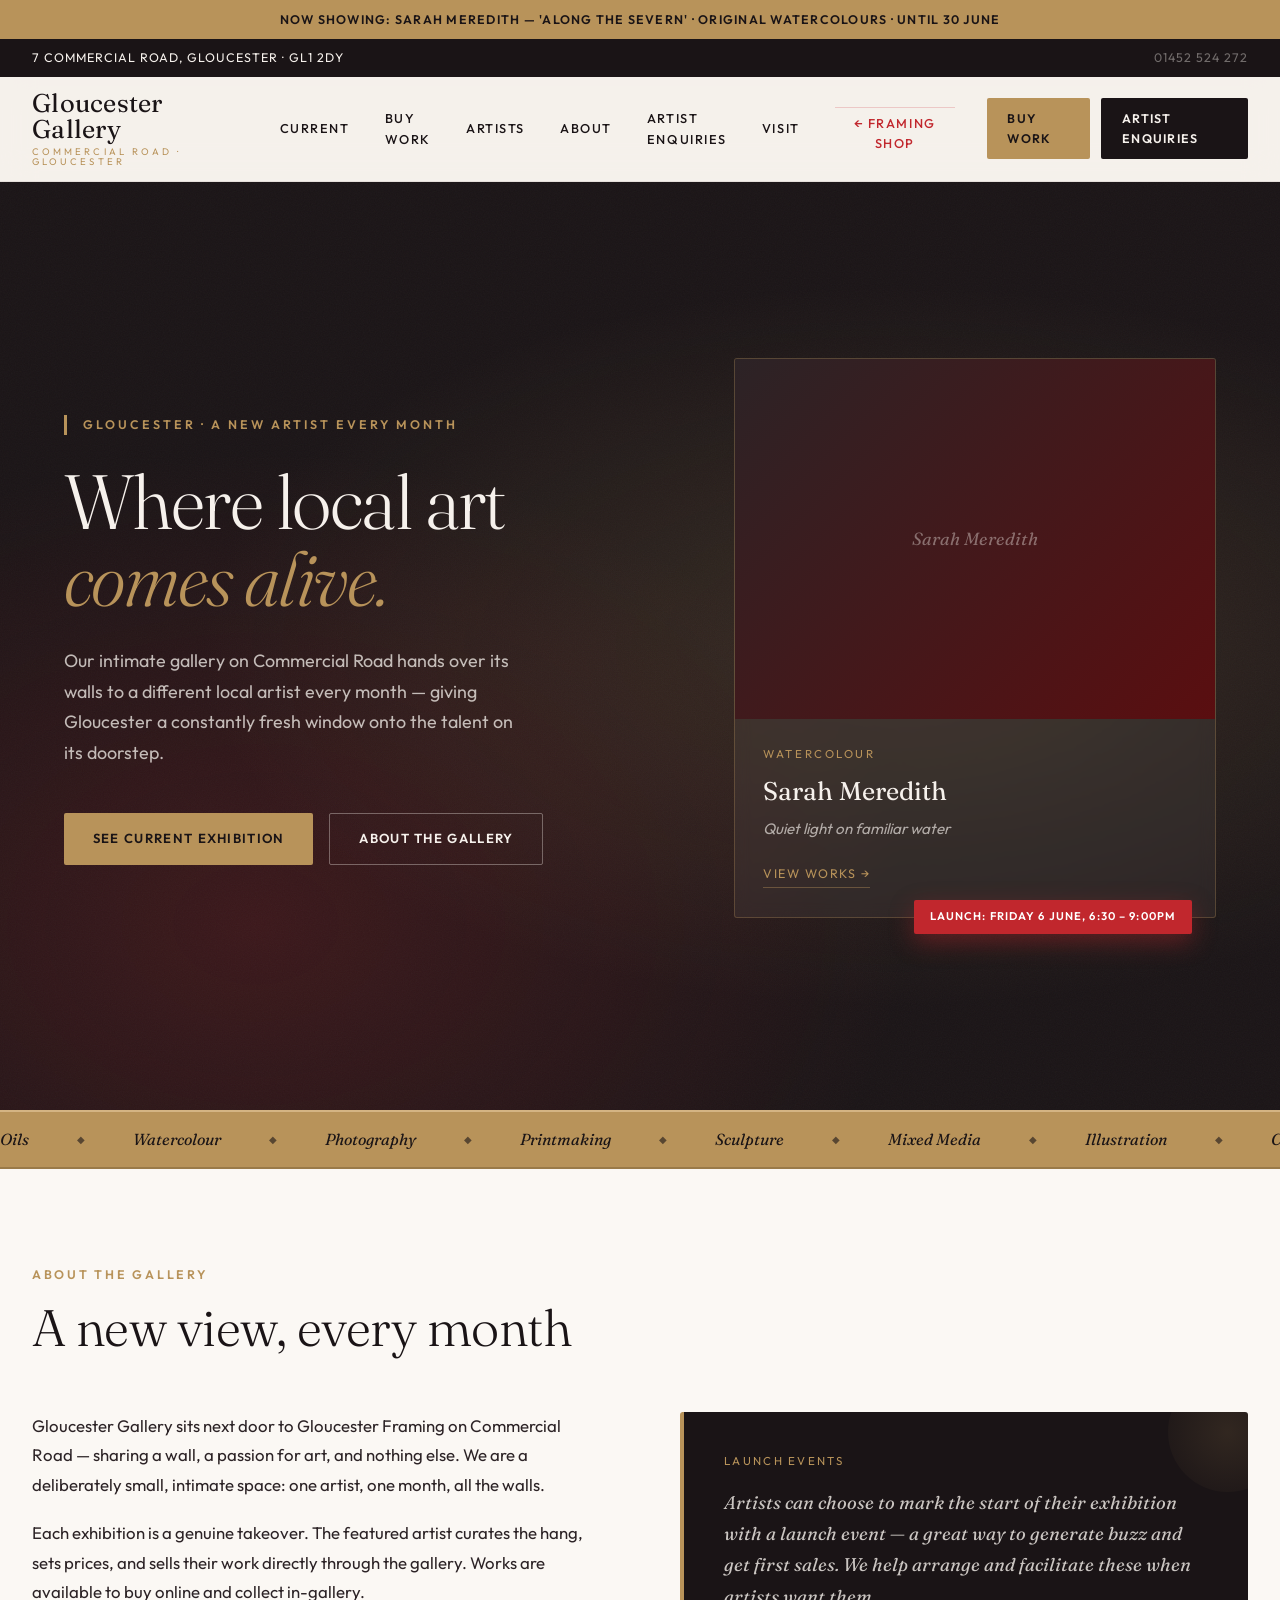
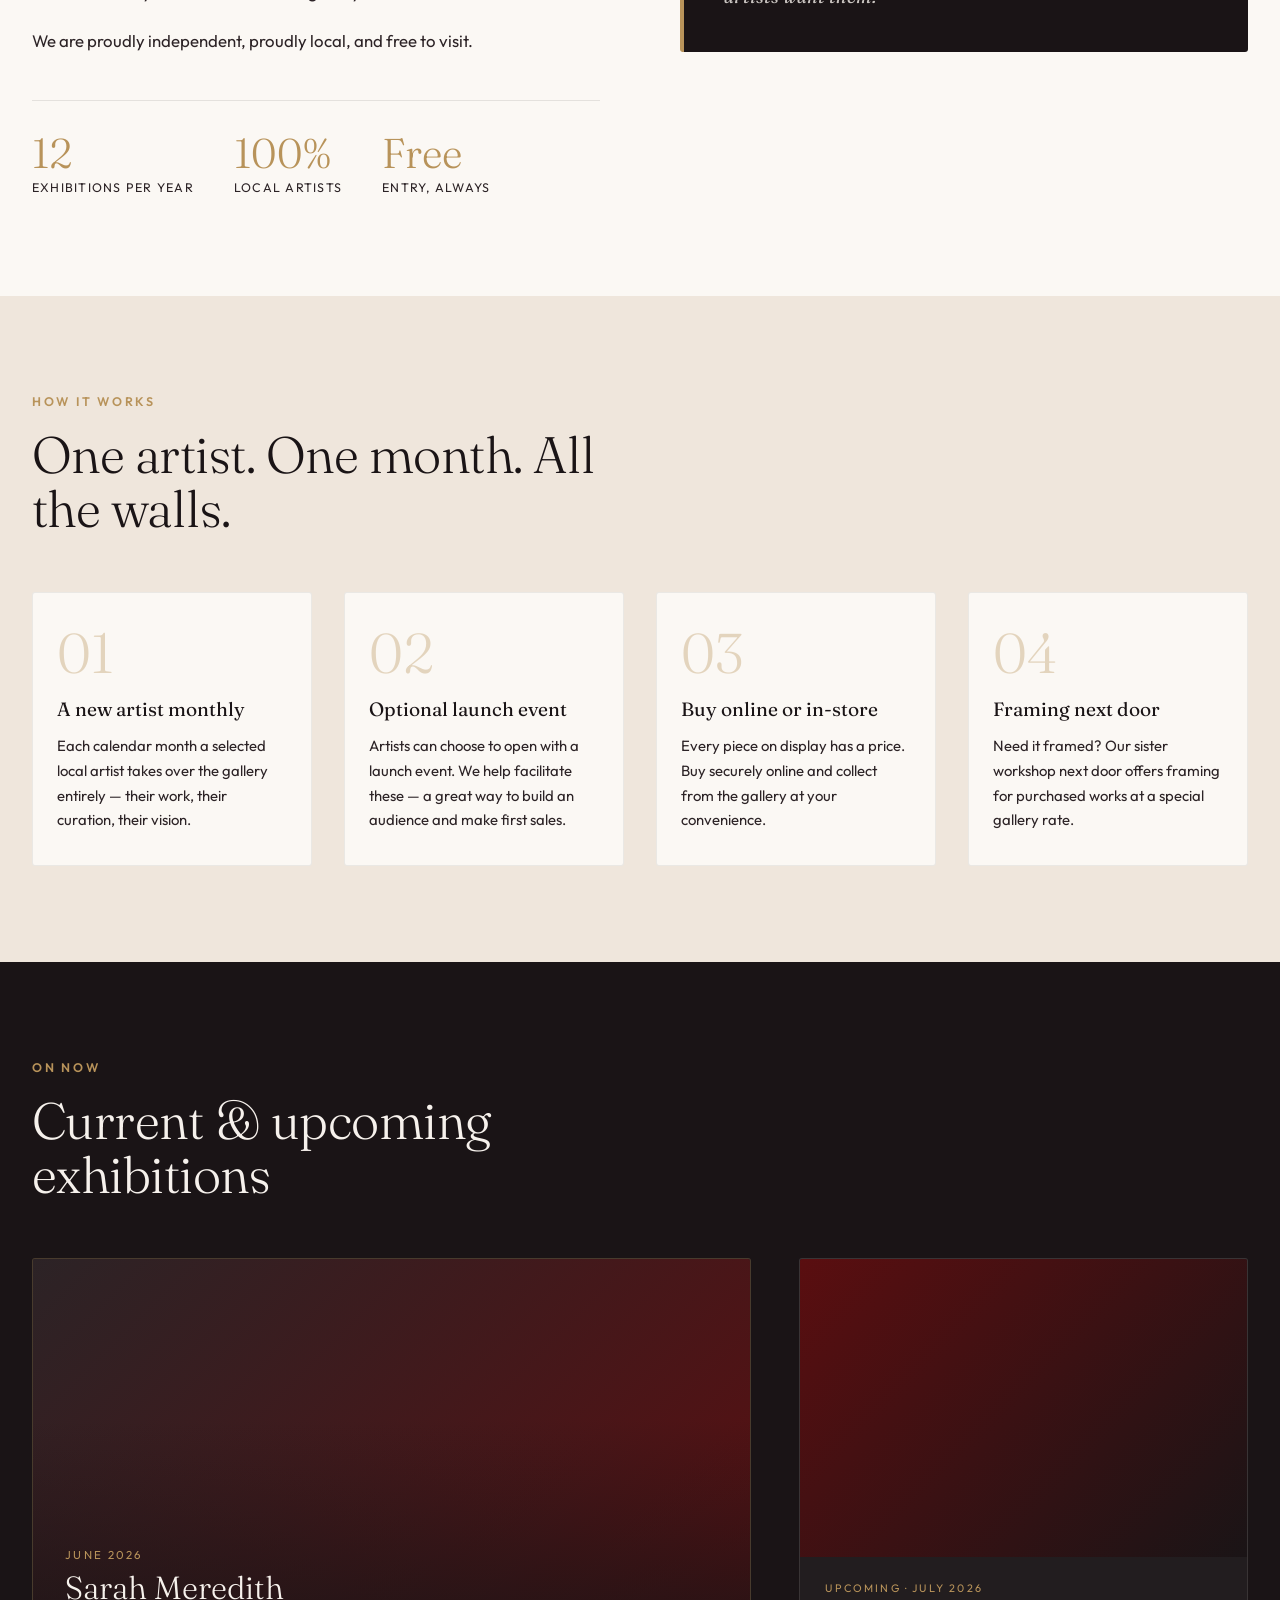
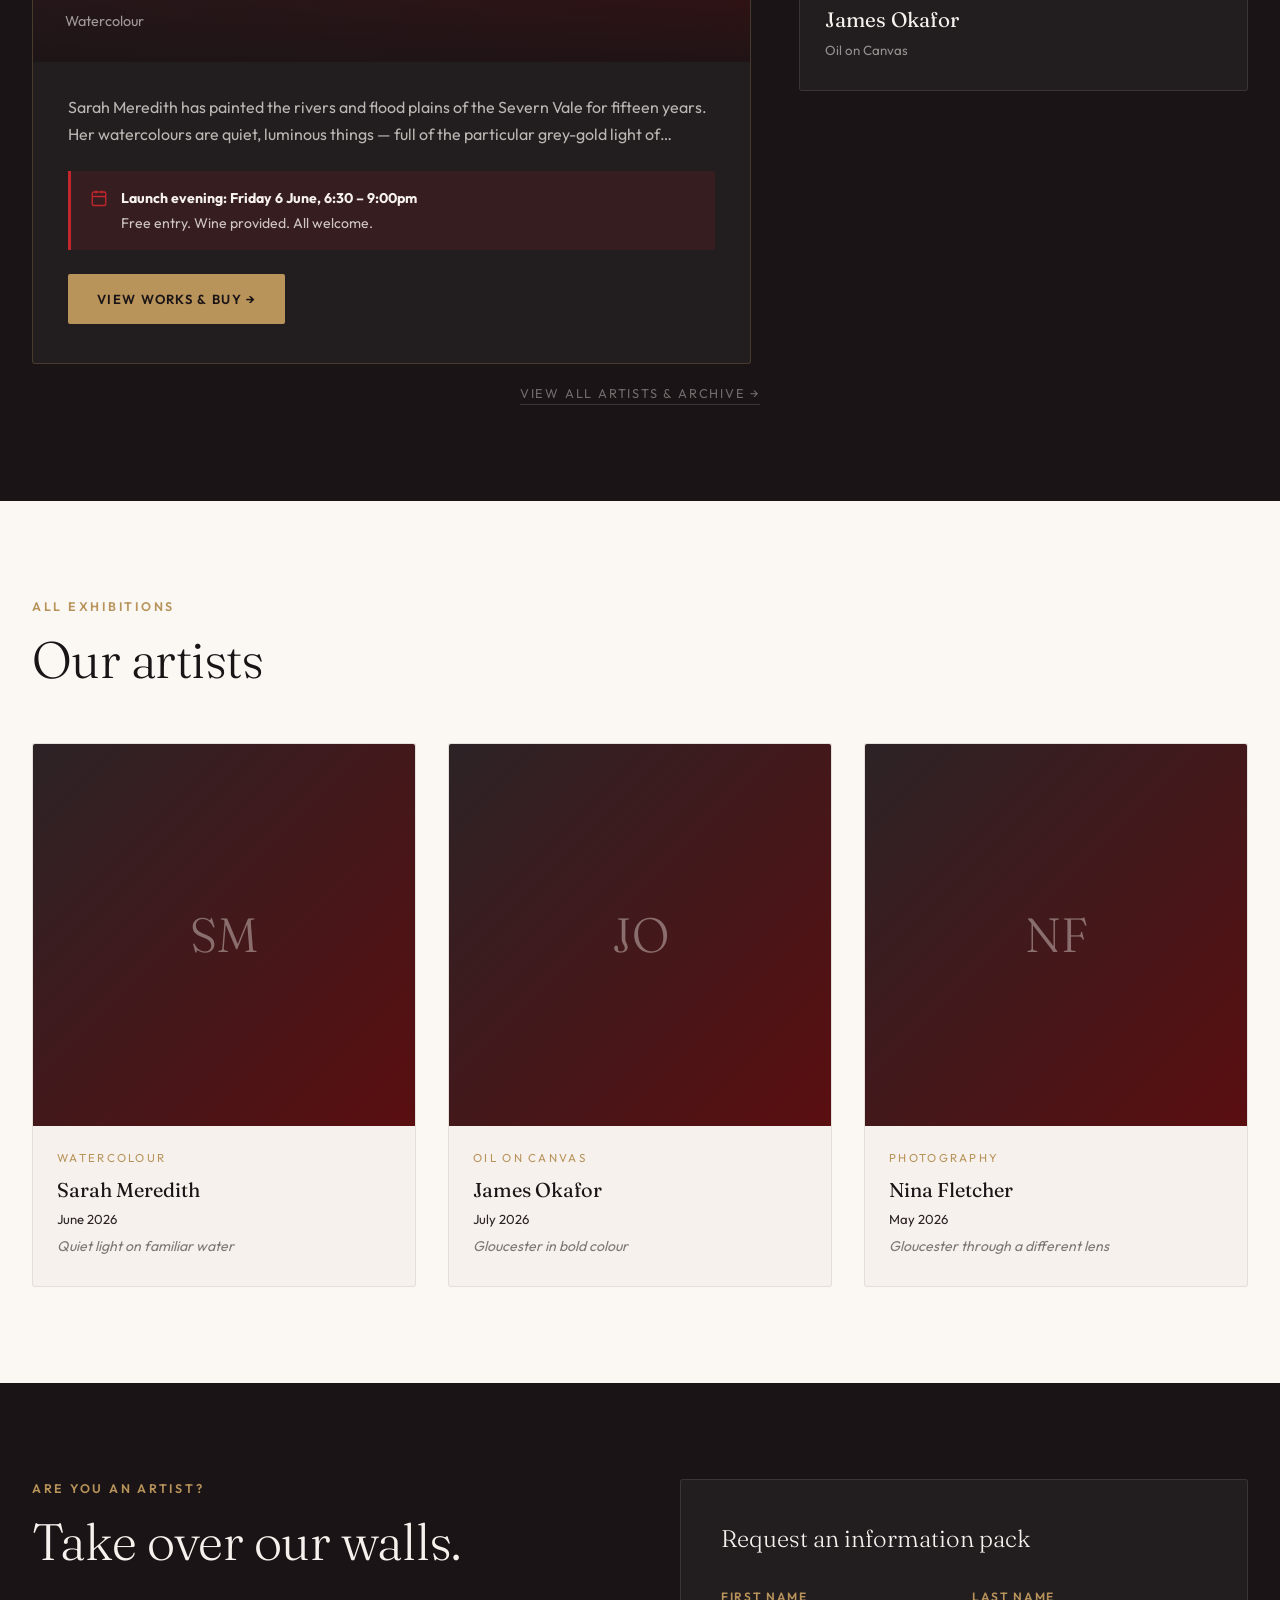
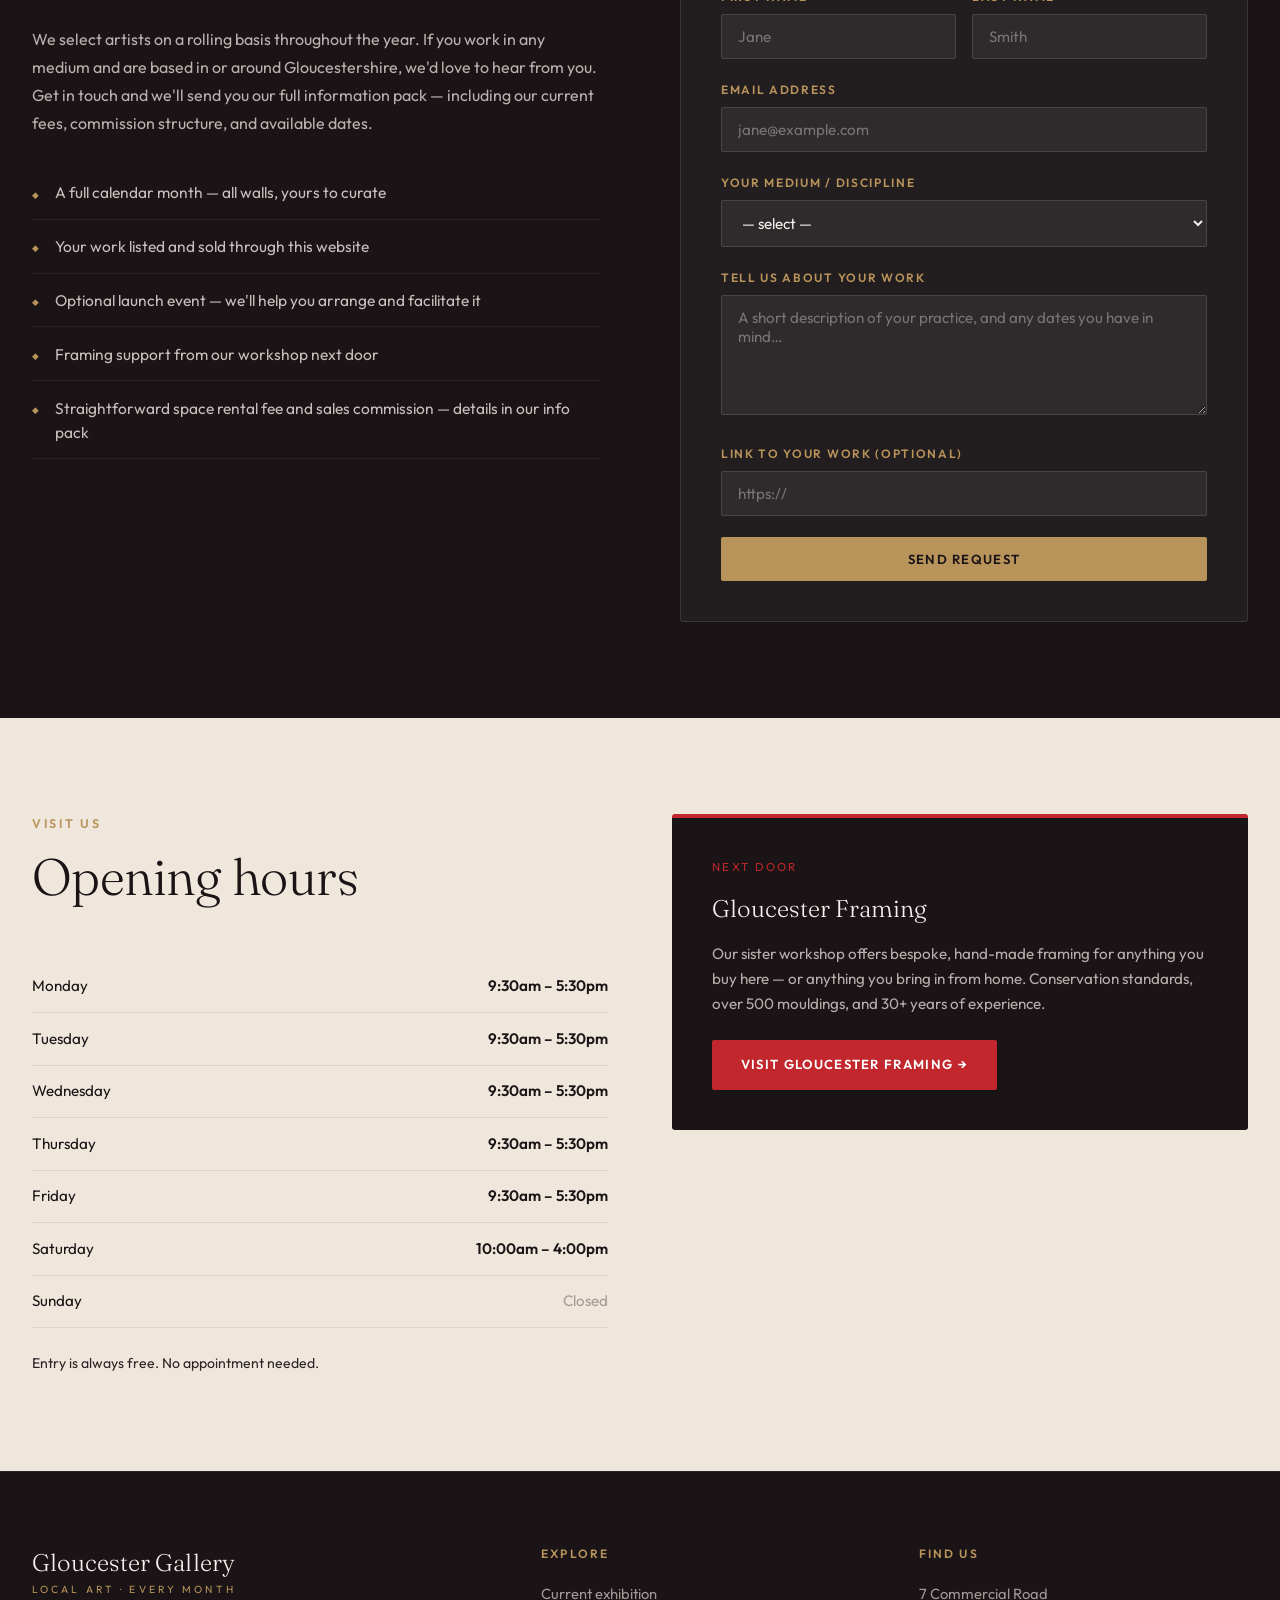
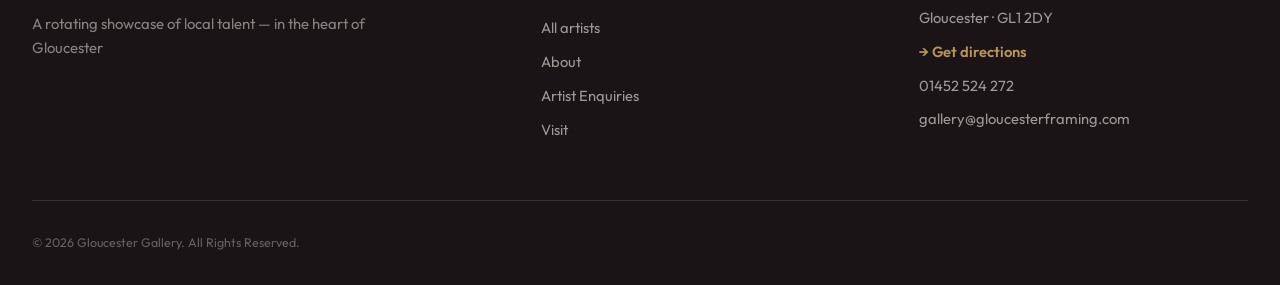
==== commit 33339b07: "Add files via upload" ====
--- a/index.html
+++ b/index.html
@@ -58,7 +58,7 @@
 .nav-links a:hover::after,.nav-links a.active::after{width:100%}
 .nav-cta{background:var(--ink);color:var(--paper);padding:.65rem 1.3rem;border-radius:2px;font-size:.78rem;letter-spacing:.1em;text-transform:uppercase;font-weight:600;transition:background .3s,transform .3s}
 .nav-cta:hover{background:var(--red);transform:translateY(-2px)}
-.nav-framing{font-size:.75rem;color:var(--red);letter-spacing:.08em;text-transform:uppercase;border-left:2px solid var(--red);padding-left:.8rem;font-weight:600}
+.nav-framing{font-size:.75rem;color:var(--red);letter-spacing:.08em;text-transform:uppercase;font-weight:600;display:block;text-align:center;width:100%;margin-top:.5rem;padding-top:.5rem;border-top:1px solid rgba(193,39,45,.2)}
 .nav-framing:hover{color:var(--red-dark)}
 .nav-ctas{display:flex;gap:.7rem;align-items:center}
 .menu-btn{display:none;background:none;border:none;cursor:pointer;flex-direction:column;gap:5px}
@@ -394,13 +394,13 @@
       <a href="gallery.html">Buy Work</a>
       <a href="#artists">Artists</a>
       <a href="#about">About</a>
-      <a href="#rent">Show Here</a>
+      <a href="#rent">Artist Enquiries</a>
       <a href="#hours">Visit</a>
       <a id="framing-link" class="nav-framing" href="#" target="_blank">← Framing Shop</a>
     </div>
     <div class="nav-ctas">
       <a href="gallery.html" class="nav-cta" style="background:var(--gold);color:var(--ink)">Buy Work</a>
-      <a href="#rent" class="nav-cta">Show Here</a>
+      <a href="#rent" class="nav-cta">Artist Enquiries</a>
     </div>
     <button class="menu-btn" id="menuBtn" aria-label="Menu">
       <span></span><span></span><span></span>
@@ -614,7 +614,7 @@
       <a href="#current">Current exhibition</a>
       <a href="#artists">All artists</a>
       <a href="#about">About</a>
-      <a href="#rent">Show your work</a>
+      <a href="#rent">Artist Enquiries</a>
       <a href="#hours">Visit</a>
     </div>
     <div class="foot-col">
